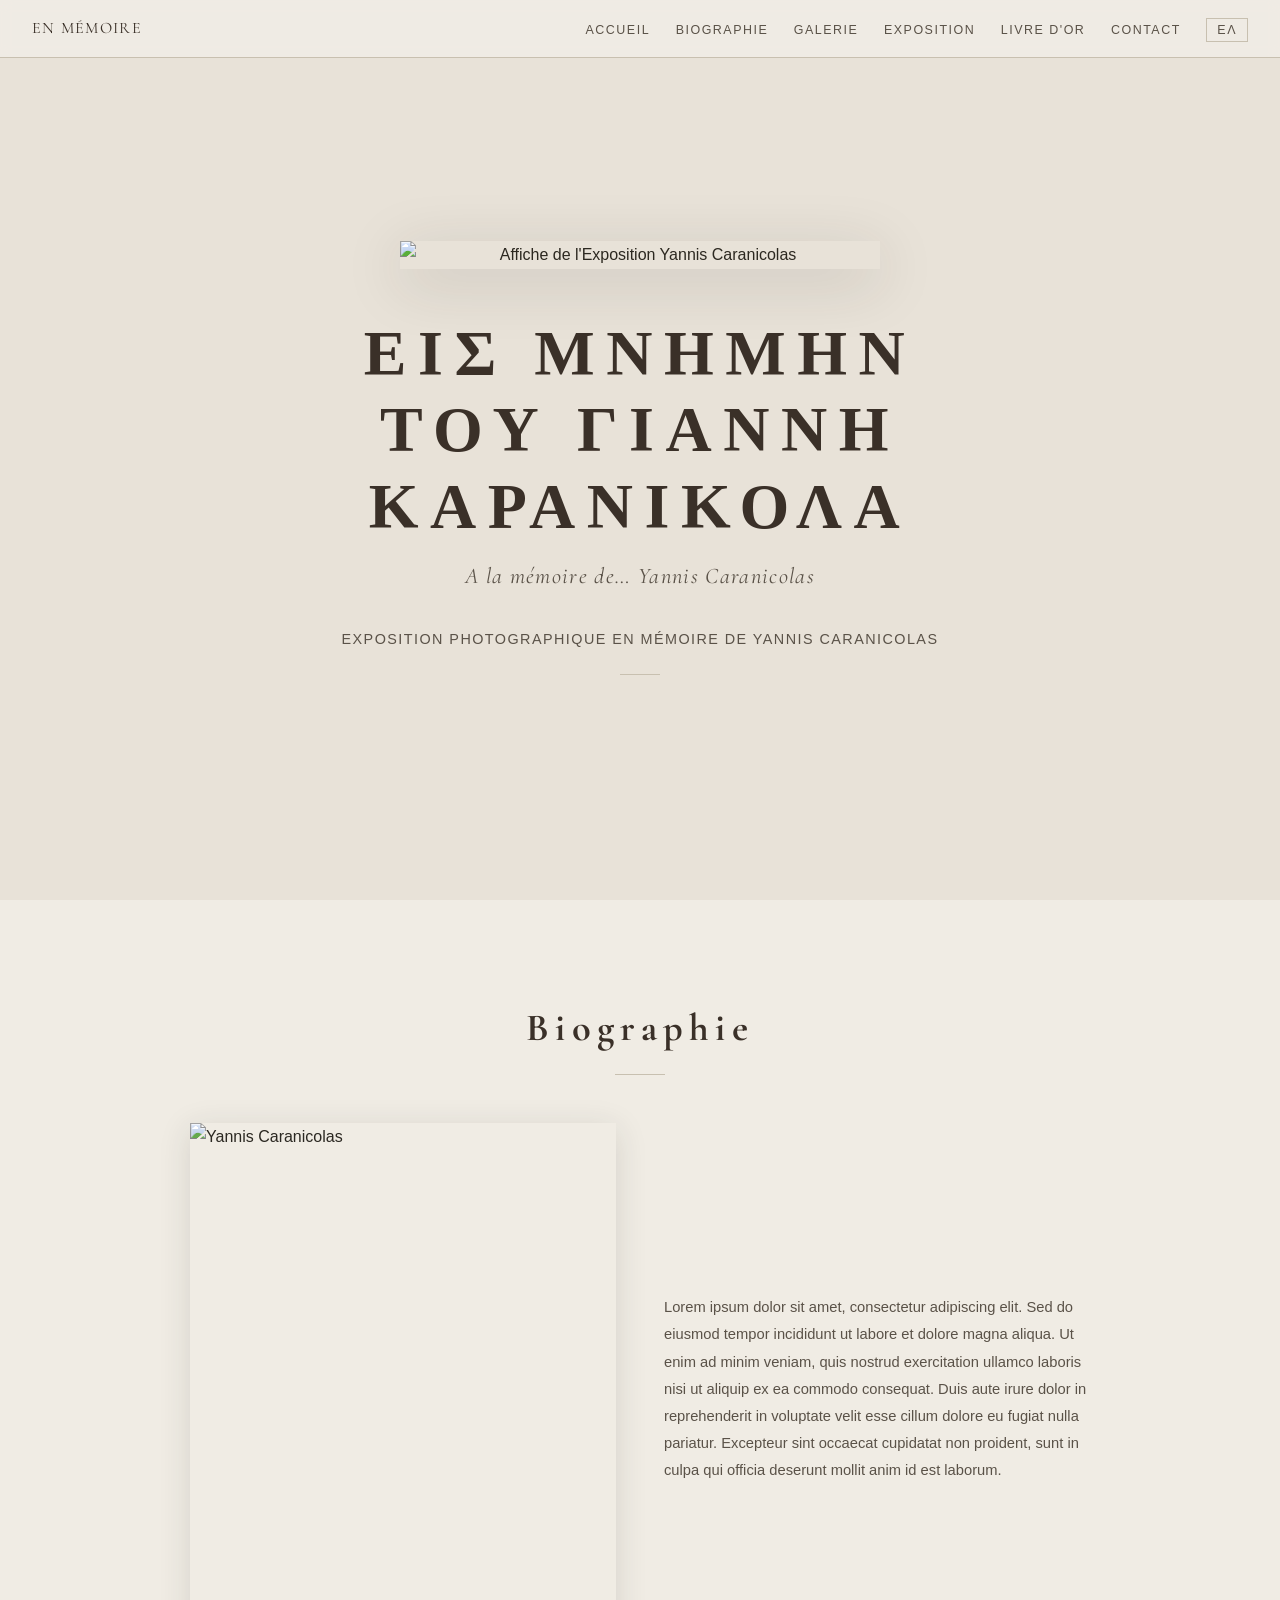
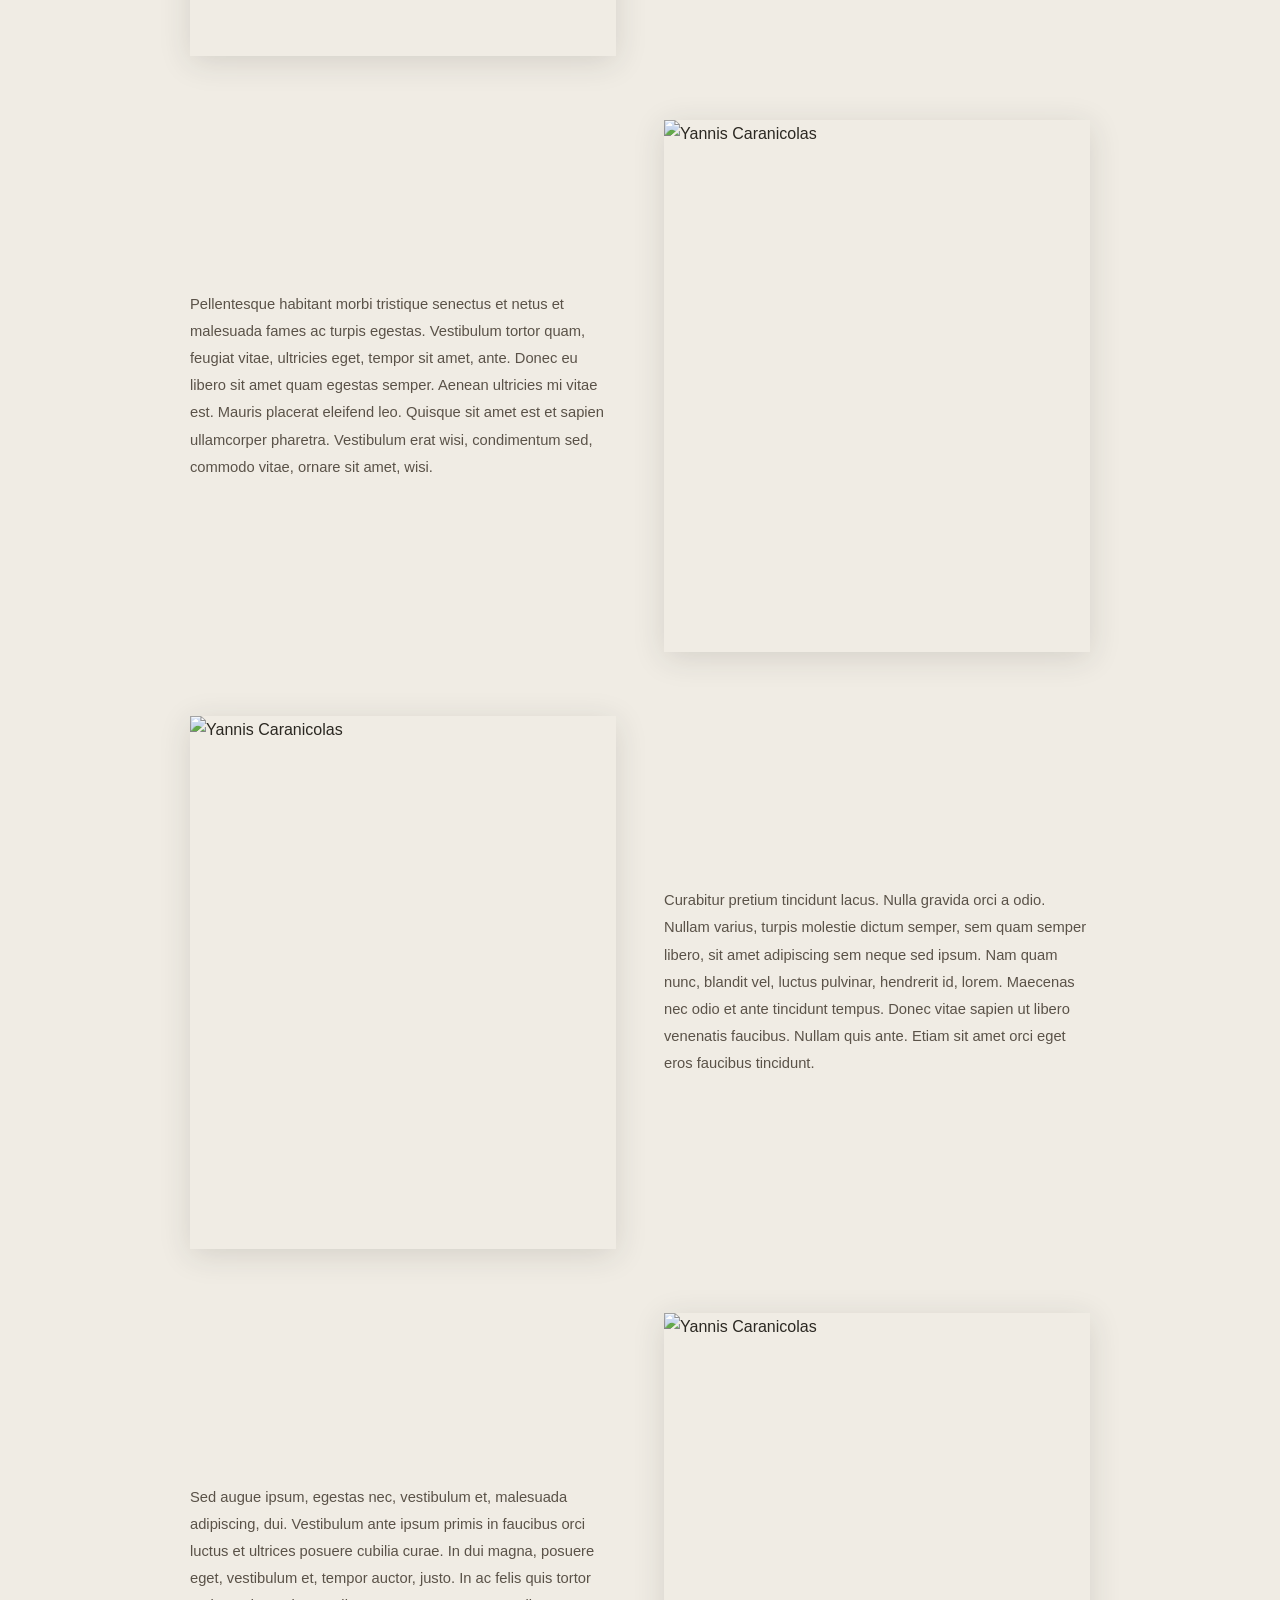
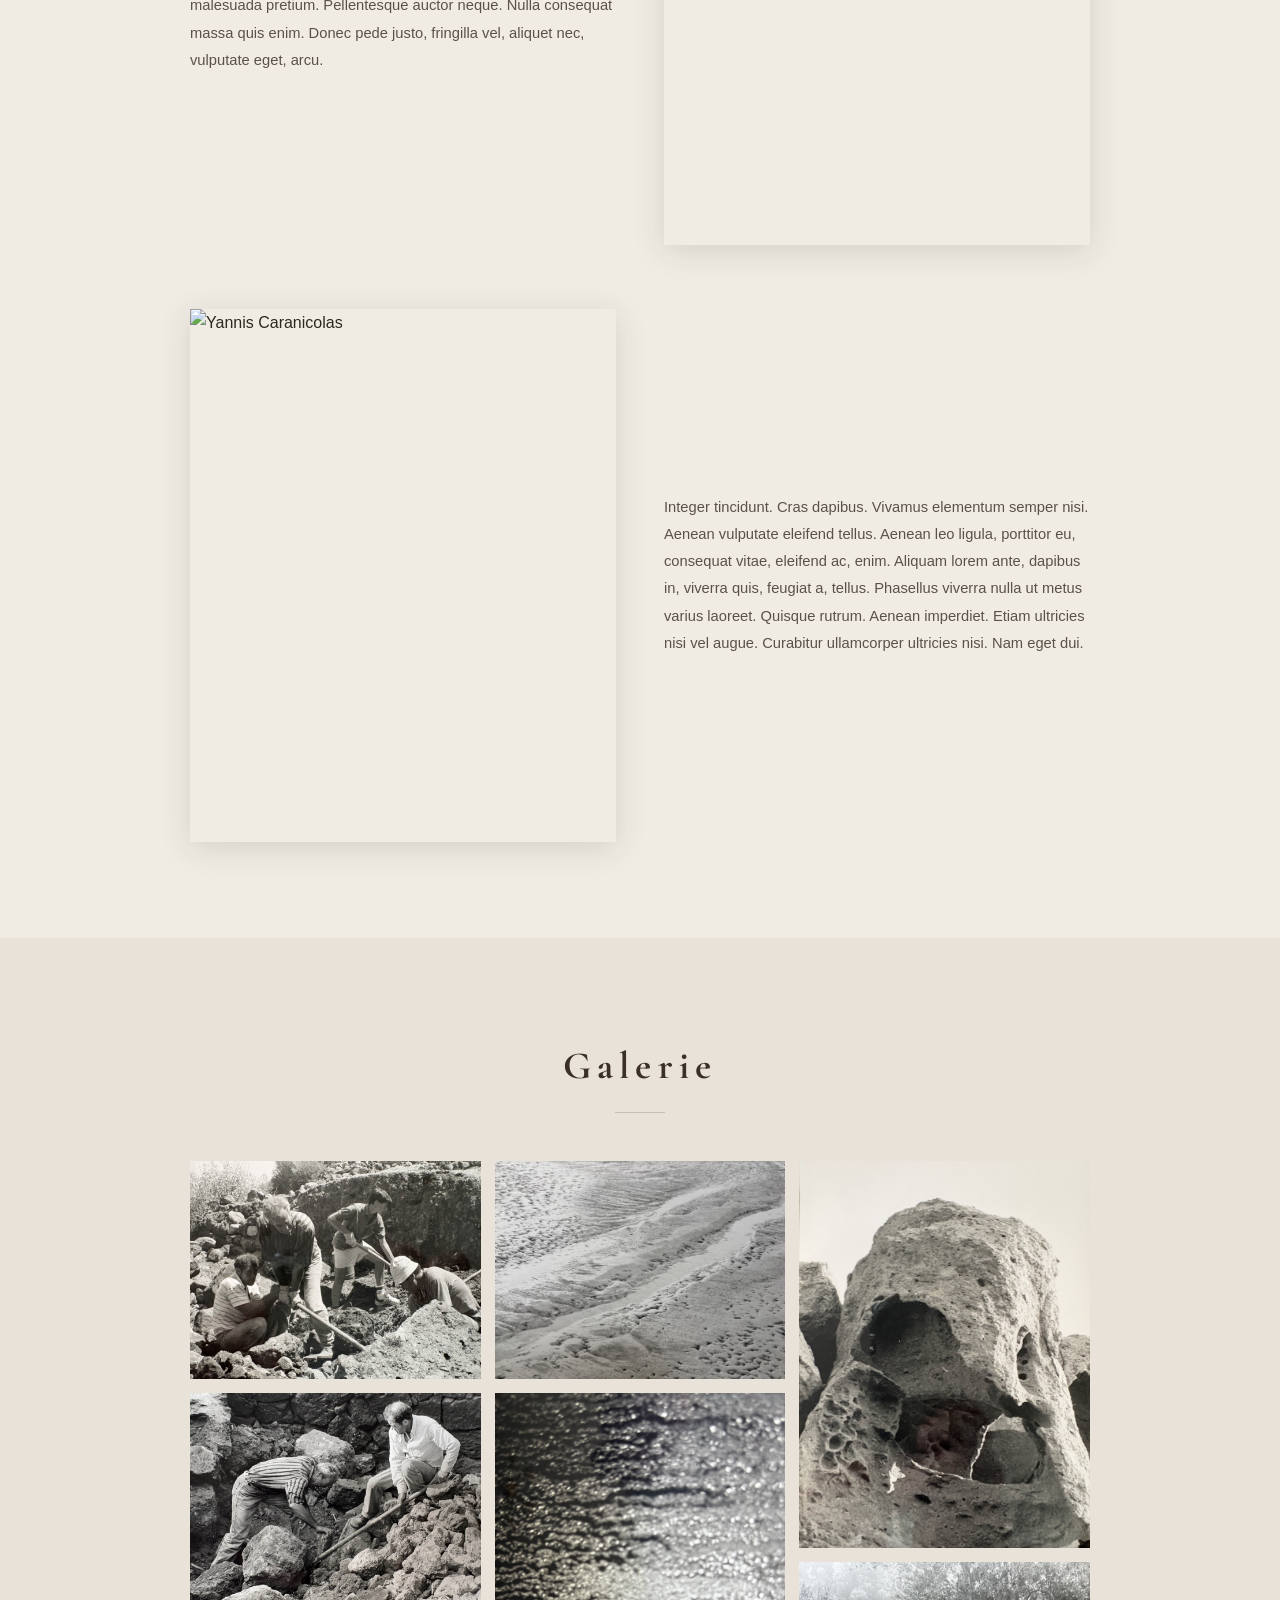
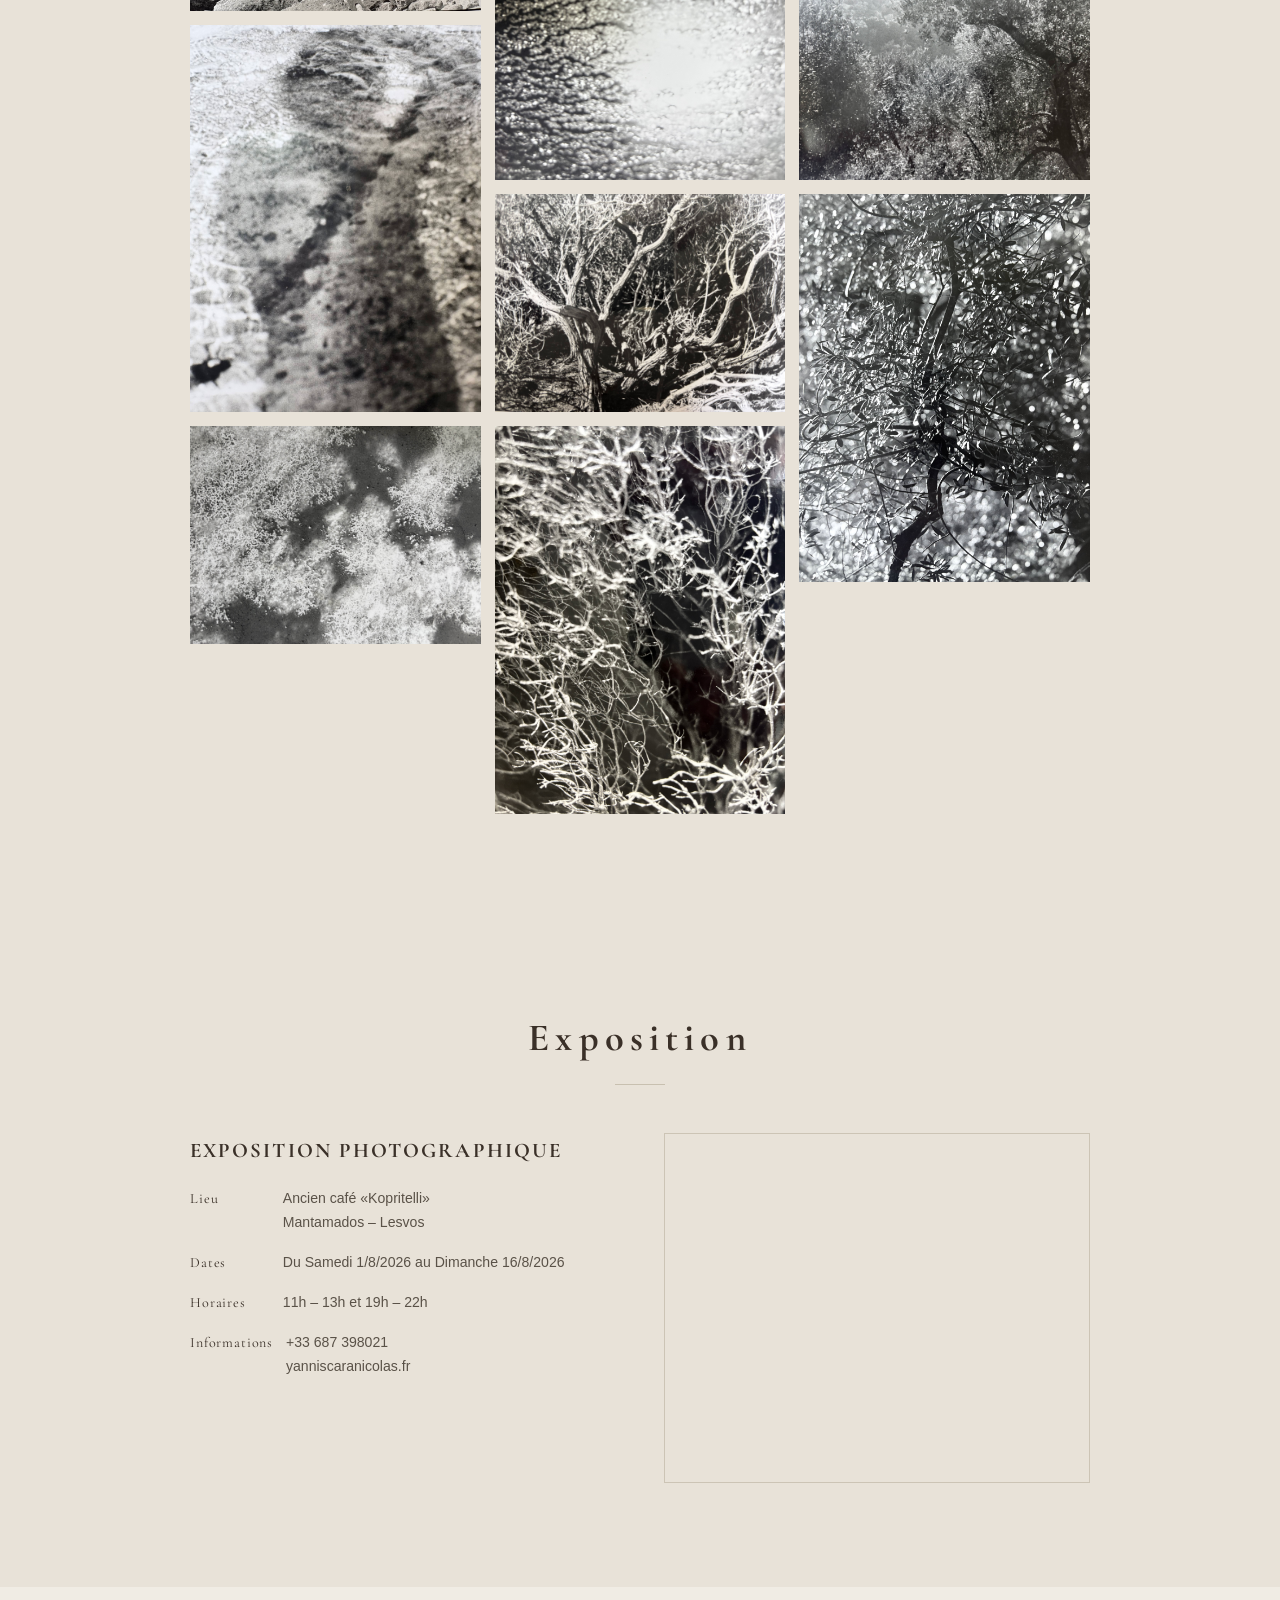
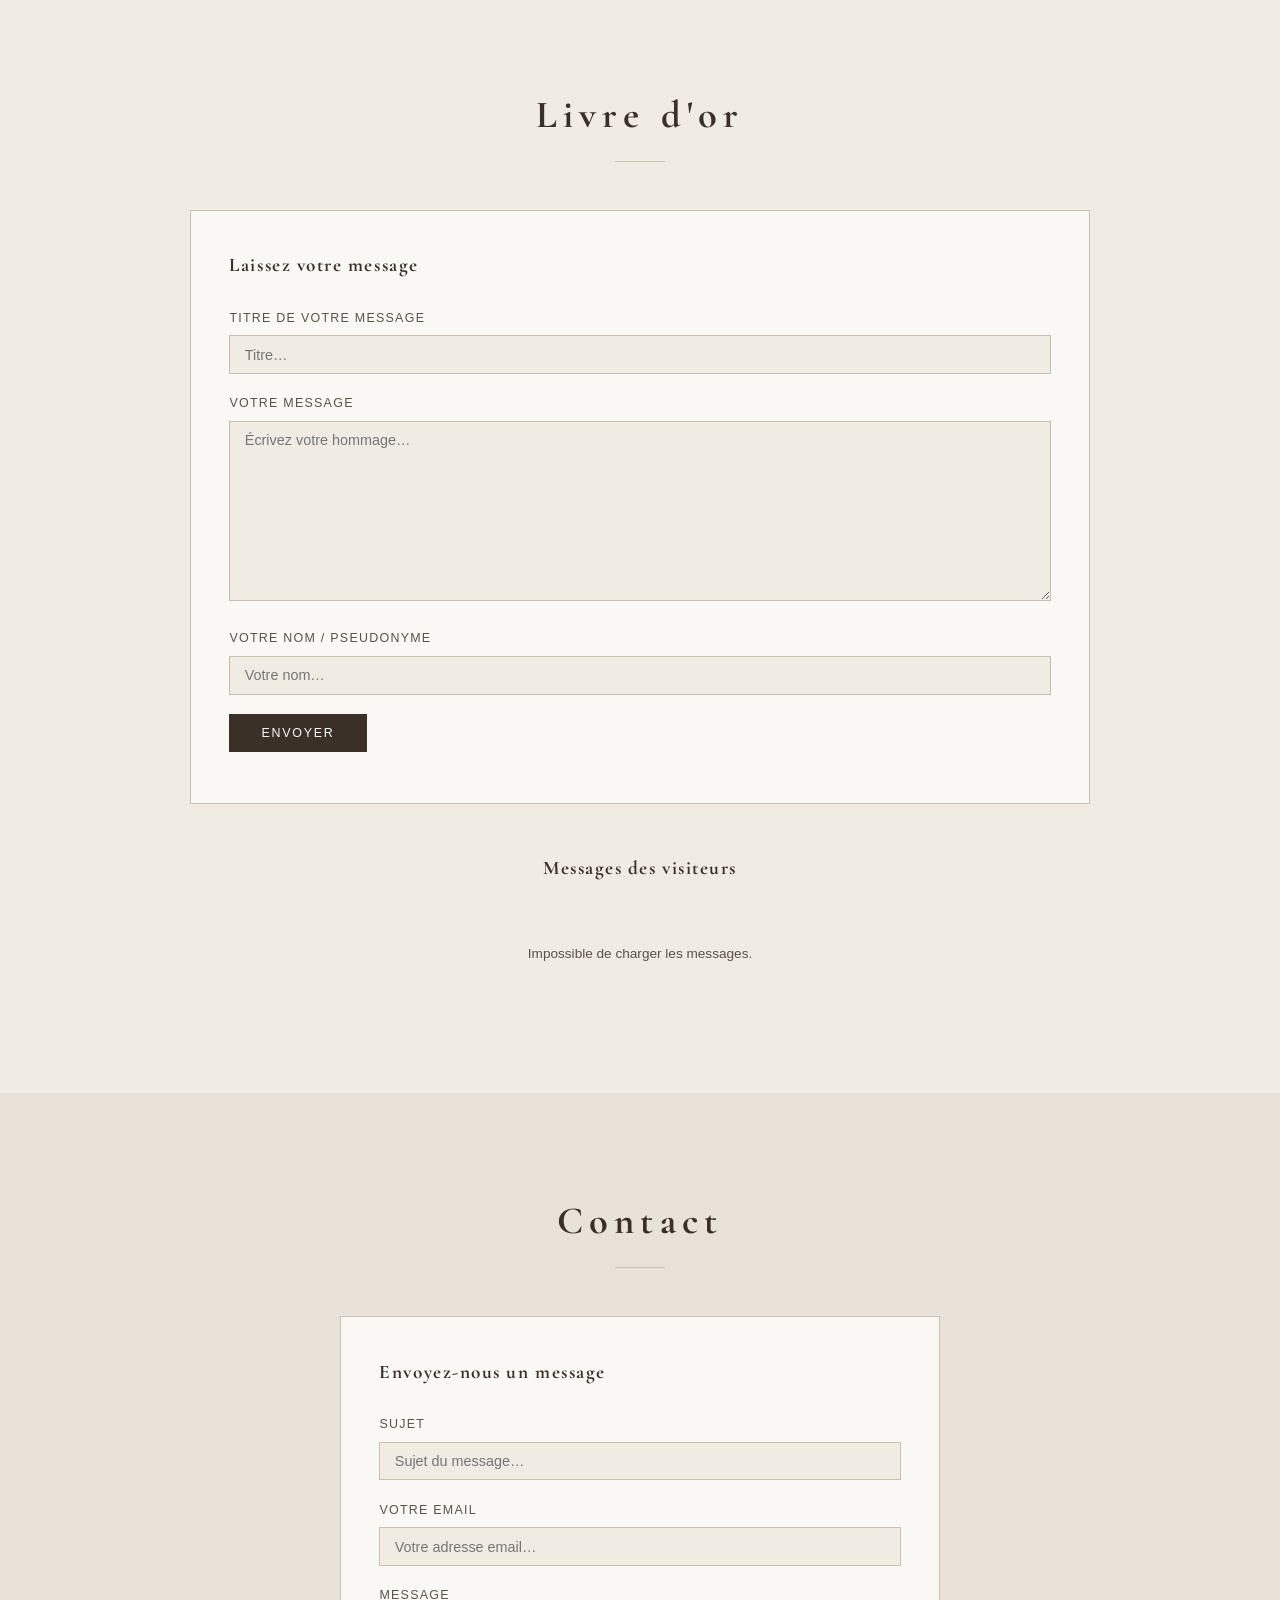
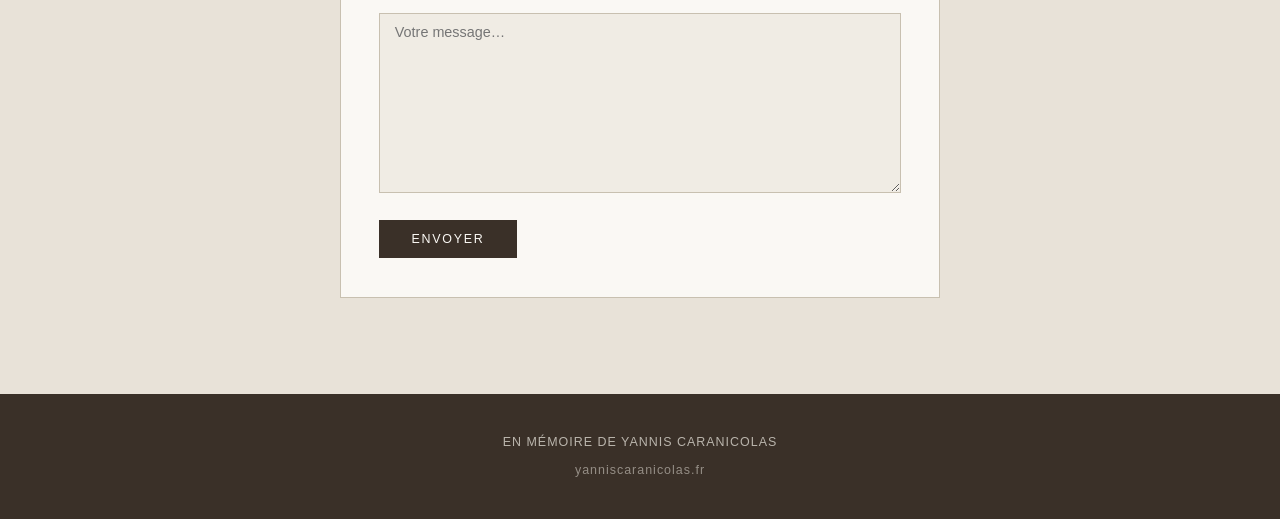
==== fr.html @ e43a6441 "Update fr.html" ====
<!DOCTYPE html>
<html lang="fr">
<head>
  <meta charset="UTF-8" />
  <meta name="viewport" content="width=device-width, initial-scale=1.0" />
  <title>En Mémoire de Yannis Caranicolas</title>
  <link rel="icon" type="image/jpeg" href="images/favicon.jpg" />
  <link href="https://fonts.googleapis.com/css2?family=IM+Fell+English:ital@0;1&family=Cormorant+Garamond:ital,wght@0,300;0,400;0,500;1,300;1,400&display=swap" rel="stylesheet" />
  <style>
    /* ─── CSS VARIABLES ─────────────────────────────────────────── */
    :root {
      --bg:        #f0ece4;
      --bg-card:   #e8e2d8;
      --text:      #2c2820;
      --text-soft: #5a5248;
      --accent:    #3a3028;
      --border:    #c8c0b0;
      --white:     #faf8f4;
      --font-title: 'IM Fell English', 'Cormorant Garamond', Georgia, serif;
      --font-body:  Arial, Helvetica, sans-serif;
    }

    /* ─── RESET & BASE ──────────────────────────────────────────── */
    *, *::before, *::after { box-sizing: border-box; margin: 0; padding: 0; }
    html { scroll-behavior: smooth; }
    body {
      background-color: var(--bg);
      color: var(--text);
      font-family: var(--font-body);
      font-size: 16px;
      line-height: 1.7;
    }
    img { display: block; max-width: 100%; }
    a { color: inherit; text-decoration: none; }

    /* ─── NAVIGATION ────────────────────────────────────────────── */
    nav {
      position: fixed; top: 0; left: 0; right: 0; z-index: 1000;
      background: rgba(240, 236, 228, 0.96);
      backdrop-filter: blur(6px);
      border-bottom: 1px solid var(--border);
      padding: 0 2rem;
      height: 58px;
      display: flex; align-items: center; justify-content: space-between;
    }
    .nav-logo {
      font-family: var(--font-title);
      font-size: 1rem;
      letter-spacing: 0.08em;
      color: var(--accent);
      white-space: nowrap;
    }
    .nav-links {
      display: flex; align-items: center; gap: 1.6rem;
      list-style: none;
    }
    .nav-links a {
      font-family: var(--font-body);
      font-size: 0.78rem;
      letter-spacing: 0.12em;
      text-transform: uppercase;
      color: var(--text-soft);
      transition: color 0.2s;
    }
    .nav-links a:hover { color: var(--accent); }
    .lang-switch {
      font-family: var(--font-body);
      font-size: 0.72rem;
      letter-spacing: 0.14em;
      text-transform: uppercase;
      border: 1px solid var(--border);
      padding: 4px 10px;
      color: var(--text-soft);
      transition: all 0.2s;
    }
    .lang-switch:hover { background: var(--accent); color: var(--white); border-color: var(--accent); }
    .hamburger { display: none; flex-direction: column; gap: 5px; cursor: pointer; padding: 4px; }
    .hamburger span { display: block; width: 22px; height: 1.5px; background: var(--text); transition: all 0.3s; }

    /* ─── HERO ──────────────────────────────────────────────────── */
    #accueil {
      min-height: 100vh;
      display: flex; flex-direction: column; align-items: center; justify-content: center;
      text-align: center;
      padding: 80px 2rem 4rem;
      position: relative;
      overflow: hidden;
    }
    .hero-poster {
      width: min(480px, 88vw);
      margin: 0 auto 3rem;
      box-shadow: 0 12px 60px rgba(44,40,32,0.18);
      opacity: 0;
      transform: translateY(24px);
      animation: fadeUp 1.2s ease forwards 0.3s;
    }
    .hero-poster img { width: 100%; }
    .hero-title {
      font-family: var(--font-title);
      font-size: clamp(2.2rem, 6vw, 4rem);
      letter-spacing: 0.18em;
      line-height: 1.2;
      color: var(--accent);
      opacity: 0;
      animation: fadeUp 1s ease forwards 0.7s;
    }
    .hero-subtitle {
      font-family: var(--font-title);
      font-style: italic;
      font-size: clamp(1rem, 2.5vw, 1.4rem);
      color: var(--text-soft);
      margin-top: 0.6rem;
      letter-spacing: 0.06em;
      opacity: 0;
      animation: fadeUp 1s ease forwards 1s;
    }
    .hero-tagline {
      font-family: var(--font-body);
      font-size: 0.9rem;
      letter-spacing: 0.1em;
      color: var(--text-soft);
      margin-top: 2rem;
      text-transform: uppercase;
      opacity: 0;
      animation: fadeUp 1s ease forwards 1.3s;
    }
    .hero-divider {
      width: 40px; height: 1px; background: var(--border);
      margin: 1.4rem auto 0;
      opacity: 0;
      animation: fadeUp 1s ease forwards 1.5s;
    }
    @keyframes fadeUp {
      to { opacity: 1; transform: translateY(0); }
    }

    /* ─── SECTION BASE ──────────────────────────────────────────── */
    section { padding: 6rem 2rem; }
    .section-inner { max-width: 900px; margin: 0 auto; }
    .section-title {
      font-family: var(--font-title);
      font-size: clamp(1.6rem, 4vw, 2.4rem);
      letter-spacing: 0.16em;
      color: var(--accent);
      text-align: center;
      margin-bottom: 0.5rem;
    }
    .section-rule {
      width: 50px; height: 1px; background: var(--border);
      margin: 0.8rem auto 3rem;
    }
    section:nth-child(even) { background: var(--bg-card); }

    /* ─── BIOGRAPHY ─────────────────────────────────────────────── */
    .bio-block {
      display: grid;
      grid-template-columns: 1fr 1fr;
      gap: 3rem;
      align-items: center;
      margin-bottom: 4rem;
    }
    .bio-block:last-child { margin-bottom: 0; }
    .bio-block.reverse { direction: rtl; }
    .bio-block.reverse > * { direction: ltr; }
    .bio-photo img {
      width: 100%;
      aspect-ratio: 4/5;
      object-fit: cover;
      filter: grayscale(20%);
      box-shadow: 0 6px 30px rgba(44,40,32,0.14);
    }
    .bio-text {
      font-size: 0.92rem;
      color: var(--text-soft);
      line-height: 1.85;
    }

    /* ─── GALLERY ───────────────────────────────────────────────── */
    .masonry {
      columns: 3;
      column-gap: 14px;
    }
    .masonry-item {
      break-inside: avoid;
      margin-bottom: 14px;
      cursor: pointer;
      overflow: hidden;
    }
    .masonry-item img {
      width: 100%;
      display: block;
      transition: transform 0.4s ease, filter 0.4s ease;
      filter: grayscale(10%);
    }
    .masonry-item:hover img { transform: scale(1.03); filter: grayscale(0%); }

    /* lightbox */
    .lightbox {
      display: none;
      position: fixed; inset: 0; z-index: 2000;
      background: rgba(30,26,20,0.92);
      align-items: center; justify-content: center;
      padding: 2rem;
    }
    .lightbox.open { display: flex; }
    .lightbox img {
      max-width: 90vw; max-height: 88vh;
      object-fit: contain;
      box-shadow: 0 0 60px rgba(0,0,0,0.5);
    }
    .lightbox-close {
      position: fixed; top: 1.2rem; right: 1.4rem;
      font-size: 2rem; color: #e0d8cc; cursor: pointer;
      line-height: 1; background: none; border: none;
    }
    .lightbox-prev, .lightbox-next {
      position: fixed; top: 50%; transform: translateY(-50%);
      font-size: 2rem; color: #e0d8cc; cursor: pointer;
      background: none; border: none; padding: 0 1rem;
    }
    .lightbox-prev { left: 0.5rem; }
    .lightbox-next { right: 0.5rem; }

    /* ─── EXPOSITION ────────────────────────────────────────────── */
    .expo-grid {
      display: grid;
      grid-template-columns: 1fr 1fr;
      gap: 3rem;
      align-items: start;
    }
    .expo-info h3 {
      font-family: var(--font-title);
      font-size: 1.3rem;
      letter-spacing: 0.1em;
      color: var(--accent);
      margin-bottom: 1.2rem;
    }
    .expo-detail {
      display: flex; gap: 0.8rem;
      margin-bottom: 1rem;
      font-size: 0.88rem;
      color: var(--text-soft);
      align-items: flex-start;
    }
    .expo-detail .label {
      font-family: var(--font-title);
      letter-spacing: 0.06em;
      color: var(--accent);
      min-width: 80px;
      flex-shrink: 0;
    }
    .expo-map iframe {
      width: 100%; height: 350px;
      border: 1px solid var(--border);
      filter: grayscale(30%) sepia(10%);
    }

    /* ─── LIVRE D'OR ─────────────────────────────────────────────── */
    .guestbook-form {
      background: var(--white);
      border: 1px solid var(--border);
      padding: 2.4rem;
      margin-bottom: 3rem;
    }
    .guestbook-form h3 {
      font-family: var(--font-title);
      font-size: 1.2rem;
      letter-spacing: 0.08em;
      color: var(--accent);
      margin-bottom: 1.6rem;
    }
    .form-group { margin-bottom: 1.2rem; }
    .form-group label {
      display: block;
      font-size: 0.78rem;
      letter-spacing: 0.1em;
      text-transform: uppercase;
      color: var(--text-soft);
      margin-bottom: 0.4rem;
    }
    .form-group input,
    .form-group textarea {
      width: 100%;
      background: var(--bg);
      border: 1px solid var(--border);
      padding: 0.65rem 0.9rem;
      font-family: var(--font-body);
      font-size: 0.9rem;
      color: var(--text);
      outline: none;
      transition: border-color 0.2s;
      resize: vertical;
    }
    .form-group input:focus,
    .form-group textarea:focus { border-color: var(--accent); }
    .form-group textarea { min-height: 180px; max-height: 1120px; }
    .btn {
      font-family: var(--font-body);
      font-size: 0.78rem;
      letter-spacing: 0.14em;
      text-transform: uppercase;
      background: var(--accent);
      color: var(--white);
      border: none;
      padding: 0.75rem 2rem;
      cursor: pointer;
      transition: background 0.2s;
    }
    .btn:hover { background: var(--text); }
    .form-notice {
      font-size: 0.78rem;
      color: var(--text-soft);
      margin-top: 0.8rem;
    }

    /* Elegant guestbook display */
    .guestbook-entries h3 {
      font-family: var(--font-title);
      font-size: 1.2rem;
      letter-spacing: 0.08em;
      color: var(--accent);
      margin-bottom: 1.6rem;
      text-align: center;
    }
    .entries-container {
      display: flex; flex-direction: column; gap: 1.4rem;
    }
    .entry-card {
      background: var(--white);
      border-left: 3px solid var(--border);
      padding: 1.4rem 1.6rem;
    }
    .entry-card .entry-title {
      font-family: var(--font-title);
      font-size: 1rem;
      letter-spacing: 0.06em;
      color: var(--accent);
      margin-bottom: 0.5rem;
    }
    .entry-card .entry-body {
      font-size: 0.88rem;
      color: var(--text-soft);
      line-height: 1.75;
      margin-bottom: 0.8rem;
    }
    .entry-card .entry-author {
      font-size: 0.75rem;
      letter-spacing: 0.1em;
      text-transform: uppercase;
      color: var(--border);
    }
    #entries-loading {
      text-align: center;
      font-size: 0.85rem;
      color: var(--text-soft);
      padding: 2rem 0;
    }

    /* ─── CONTACT ───────────────────────────────────────────────── */
    .contact-form {
      background: var(--white);
      border: 1px solid var(--border);
      padding: 2.4rem;
      max-width: 600px;
      margin: 0 auto;
    }
    .contact-form h3 {
      font-family: var(--font-title);
      font-size: 1.2rem;
      letter-spacing: 0.08em;
      color: var(--accent);
      margin-bottom: 1.6rem;
    }
    #contact-success {
      display: none;
      background: var(--bg-card);
      border: 1px solid var(--border);
      padding: 1rem 1.4rem;
      font-size: 0.88rem;
      color: var(--text-soft);
      margin-top: 1rem;
      text-align: center;
    }

    /* ─── FOOTER ─────────────────────────────────────────────────── */
    footer {
      background: var(--accent);
      color: rgba(240,236,228,0.7);
      text-align: center;
      padding: 2.4rem 2rem;
      font-size: 0.78rem;
      letter-spacing: 0.08em;
    }
    footer span { color: rgba(240,236,228,0.5); }

    /* ─── RESPONSIVE ─────────────────────────────────────────────── */
    @media (max-width: 820px) {
      .nav-links { display: none; flex-direction: column; position: fixed; top: 58px; left: 0; right: 0; background: var(--bg); border-bottom: 1px solid var(--border); padding: 1.4rem 2rem; gap: 1rem; }
      .nav-links.open { display: flex; }
      .hamburger { display: flex; }
      .bio-block { grid-template-columns: 1fr; }
      .bio-block.reverse { direction: ltr; }
      .expo-grid { grid-template-columns: 1fr; }
      .masonry { columns: 2; }
    }
    @media (max-width: 480px) {
      .masonry { columns: 1; }
      nav { padding: 0 1rem; }
    }
  </style>
</head>
<body>

<!-- ─── NAVIGATION ─── -->
<nav>
  <div class="nav-logo">EN MÉMOIRE</div>
  <ul class="nav-links" id="navLinks">
    <li><a href="#accueil">Accueil</a></li>
    <li><a href="#biographie">Biographie</a></li>
    <li><a href="#galerie">Galerie</a></li>
    <li><a href="#exposition">Exposition</a></li>
    <li><a href="#livre-dor">Livre d'or</a></li>
    <li><a href="#contact">Contact</a></li>
    <li><a class="lang-switch" href="index.html">ΕΛ</a></li>
  </ul>
  <div class="hamburger" id="hamburger" onclick="toggleMenu()">
    <span></span><span></span><span></span>
  </div>
</nav>

<!-- ─── HERO ─── -->
<section id="accueil">
  <div class="section-inner" style="text-align:center;">
    <div class="hero-poster">
      <img src="images/affiche.jpg" alt="Affiche de l'Exposition Yannis Caranicolas" />
    </div>
    <h1 class="hero-title">ΕΙΣ ΜΝΗΜΗΝ<br>ΤΟΥ ΓΙΑΝΝΗ ΚΑΡΑΝΙΚΟΛΑ</h1>
    <p class="hero-subtitle">A la mémoire de… Yannis Caranicolas</p>
    <p class="hero-tagline">Exposition photographique en mémoire de Yannis Caranicolas</p>
    <div class="hero-divider"></div>
  </div>
</section>

<!-- ─── BIOGRAPHIE ─── -->
<section id="biographie">
  <div class="section-inner">
    <h2 class="section-title">Biographie</h2>
    <div class="section-rule"></div>

    <!-- Block 1 -->
    <div class="bio-block">
      <div class="bio-photo">
        <img src="images/yannis1.jpg" alt="Yannis Caranicolas" />
      </div>
      <div class="bio-text">
        <p>Lorem ipsum dolor sit amet, consectetur adipiscing elit. Sed do eiusmod tempor incididunt ut labore et dolore magna aliqua. Ut enim ad minim veniam, quis nostrud exercitation ullamco laboris nisi ut aliquip ex ea commodo consequat. Duis aute irure dolor in reprehenderit in voluptate velit esse cillum dolore eu fugiat nulla pariatur. Excepteur sint occaecat cupidatat non proident, sunt in culpa qui officia deserunt mollit anim id est laborum.</p>
      </div>
    </div>

    <!-- Block 2 -->
    <div class="bio-block reverse">
      <div class="bio-photo">
        <img src="images/yannis2.jpg" alt="Yannis Caranicolas" />
      </div>
      <div class="bio-text">
        <p>Pellentesque habitant morbi tristique senectus et netus et malesuada fames ac turpis egestas. Vestibulum tortor quam, feugiat vitae, ultricies eget, tempor sit amet, ante. Donec eu libero sit amet quam egestas semper. Aenean ultricies mi vitae est. Mauris placerat eleifend leo. Quisque sit amet est et sapien ullamcorper pharetra. Vestibulum erat wisi, condimentum sed, commodo vitae, ornare sit amet, wisi.</p>
      </div>
    </div>

    <!-- Block 3 -->
    <div class="bio-block">
      <div class="bio-photo">
        <img src="images/yannis3.jpg" alt="Yannis Caranicolas" />
      </div>
      <div class="bio-text">
        <p>Curabitur pretium tincidunt lacus. Nulla gravida orci a odio. Nullam varius, turpis molestie dictum semper, sem quam semper libero, sit amet adipiscing sem neque sed ipsum. Nam quam nunc, blandit vel, luctus pulvinar, hendrerit id, lorem. Maecenas nec odio et ante tincidunt tempus. Donec vitae sapien ut libero venenatis faucibus. Nullam quis ante. Etiam sit amet orci eget eros faucibus tincidunt.</p>
      </div>
    </div>

    <!-- Block 4 -->
    <div class="bio-block reverse">
      <div class="bio-photo">
        <img src="images/yannis4.jpg" alt="Yannis Caranicolas" />
      </div>
      <div class="bio-text">
        <p>Sed augue ipsum, egestas nec, vestibulum et, malesuada adipiscing, dui. Vestibulum ante ipsum primis in faucibus orci luctus et ultrices posuere cubilia curae. In dui magna, posuere eget, vestibulum et, tempor auctor, justo. In ac felis quis tortor malesuada pretium. Pellentesque auctor neque. Nulla consequat massa quis enim. Donec pede justo, fringilla vel, aliquet nec, vulputate eget, arcu.</p>
      </div>
    </div>

    <!-- Block 5 -->
    <div class="bio-block">
      <div class="bio-photo">
        <img src="images/yannis5.jpg" alt="Yannis Caranicolas" />
      </div>
      <div class="bio-text">
        <p>Integer tincidunt. Cras dapibus. Vivamus elementum semper nisi. Aenean vulputate eleifend tellus. Aenean leo ligula, porttitor eu, consequat vitae, eleifend ac, enim. Aliquam lorem ante, dapibus in, viverra quis, feugiat a, tellus. Phasellus viverra nulla ut metus varius laoreet. Quisque rutrum. Aenean imperdiet. Etiam ultricies nisi vel augue. Curabitur ullamcorper ultricies nisi. Nam eget dui.</p>
      </div>
    </div>

  </div>
</section>

<!-- ─── GALLERY ─── -->
<section id="galerie">
  <div class="section-inner">
    <h2 class="section-title">Galerie</h2>
    <div class="section-rule"></div>
    <div class="masonry" id="gallery">
      <div class="masonry-item" onclick="openLightbox(0)"><img src="images/photo1.jpg" alt="Photo 1" /></div>
      <div class="masonry-item" onclick="openLightbox(1)"><img src="images/photo2.jpg" alt="Photo 2" /></div>
      <div class="masonry-item" onclick="openLightbox(2)"><img src="images/photo3.jpg" alt="Photo 3" /></div>
      <div class="masonry-item" onclick="openLightbox(3)"><img src="images/photo4.jpg" alt="Photo 4" /></div>
      <div class="masonry-item" onclick="openLightbox(4)"><img src="images/photo5.jpg" alt="Photo 5" /></div>
      <div class="masonry-item" onclick="openLightbox(5)"><img src="images/photo6.jpg" alt="Photo 6" /></div>
      <div class="masonry-item" onclick="openLightbox(6)"><img src="images/photo7.jpg" alt="Photo 7" /></div>
      <div class="masonry-item" onclick="openLightbox(7)"><img src="images/photo8.jpg" alt="Photo 8" /></div>
      <div class="masonry-item" onclick="openLightbox(8)"><img src="images/photo9.jpg" alt="Photo 9" /></div>
      <div class="masonry-item" onclick="openLightbox(9)"><img src="images/photo10.jpg" alt="Photo 10" /></div>
      <div class="masonry-item" onclick="openLightbox(10)"><img src="images/photo11.jpg" alt="Photo 11" /></div>
    </div>
  </div>
</section>

<!-- Lightbox -->
<div class="lightbox" id="lightbox">
  <button class="lightbox-close" onclick="closeLightbox()">&#215;</button>
  <button class="lightbox-prev" onclick="shiftLightbox(-1)">&#8592;</button>
  <img id="lightbox-img" src="" alt="" />
  <button class="lightbox-next" onclick="shiftLightbox(1)">&#8594;</button>
</div>

<!-- ─── EXPOSITION ─── -->
<section id="exposition">
  <div class="section-inner">
    <h2 class="section-title">Exposition</h2>
    <div class="section-rule"></div>
    <div class="expo-grid">
      <div class="expo-info">
        <h3>EXPOSITION PHOTOGRAPHIQUE</h3>
        <div class="expo-detail">
          <span class="label">Lieu</span>
          <span>Ancien café «Kopritelli»<br>Mantamados – Lesvos</span>
        </div>
        <div class="expo-detail">
          <span class="label">Dates</span>
          <span>Du Samedi 1/8/2026 au Dimanche 16/8/2026</span>
        </div>
        <div class="expo-detail">
          <span class="label">Horaires</span>
          <span>11h – 13h et 19h – 22h</span>
        </div>
        <div class="expo-detail">
          <span class="label">Informations</span>
          <span>+33 687 398021<br>yanniscaranicolas.fr</span>
        </div>
      </div>
      <div class="expo-map">
        <iframe
          src="https://maps.google.com/maps?q=39.31059244805713,26.33576123523839&z=15&output=embed"
          allowfullscreen
          loading="lazy"
          title="Carte de l'exposition">
        </iframe>
      </div>
    </div>
  </div>
</section>

<!-- ─── LIVRE D'OR ─── -->
<section id="livre-dor">
  <div class="section-inner">
    <h2 class="section-title">Livre d'or</h2>
    <div class="section-rule"></div>

    <!-- Form -->
    <div class="guestbook-form">
      <h3>Laissez votre message</h3>
      <form id="guestbookForm" onsubmit="submitGuestbook(event)">
        <div class="form-group">
          <label>Titre de votre message</label>
          <input type="text" id="gb-title" name="entry.1242018161" placeholder="Titre…" required />
        </div>
        <div class="form-group">
          <label>Votre message</label>
          <textarea id="gb-message" name="entry.1380133318" placeholder="Écrivez votre hommage…" required></textarea>
        </div>
        <div class="form-group">
          <label>Votre Nom / Pseudonyme</label>
          <input type="text" id="gb-name" name="entry.2017289541" placeholder="Votre nom…" required />
        </div>
        <button type="submit" class="btn">Envoyer</button>
        <p class="form-notice" id="gb-notice"></p>
      </form>
    </div>

    <!-- Entries display -->
    <div class="guestbook-entries">
      <h3>Messages des visiteurs</h3>
      <div id="entries-loading">Chargement des messages…</div>
      <div class="entries-container" id="entries-container"></div>
    </div>
  </div>
</section>

<!-- ─── CONTACT ─── -->
<section id="contact">
  <div class="section-inner">
    <h2 class="section-title">Contact</h2>
    <div class="section-rule"></div>
    <div class="contact-form">
      <h3>Envoyez-nous un message</h3>
      <form id="contactForm" onsubmit="submitContact(event)">
        <input type="hidden" name="access_key" value="8e1ed833-5dc9-4ca9-8264-72c4b9e7bc71" />
        <input type="hidden" name="to" value="dimitri.syritellis@gmail.com" />
        <div class="form-group">
          <label>Sujet</label>
          <input type="text" name="subject" placeholder="Sujet du message…" required />
        </div>
        <div class="form-group">
          <label>Votre email</label>
          <input type="email" name="email" placeholder="Votre adresse email…" required />
        </div>
        <div class="form-group">
          <label>Message</label>
          <textarea name="message" rows="6" placeholder="Votre message…" required></textarea>
        </div>
        <button type="submit" class="btn">Envoyer</button>
        <div id="contact-success">Votre message a bien été envoyé. Merci.</div>
      </form>
    </div>
  </div>
</section>

<!-- ─── FOOTER ─── -->
<footer>
  <p>EN MÉMOIRE DE YANNIS CARANICOLAS</p>
  <p style="margin-top:0.4rem;"><span>yanniscaranicolas.fr</span></p>
</footer>

<!-- ─── SCRIPTS ─── -->
<script>
  /* --- Mobile menu --- */
  function toggleMenu() {
    document.getElementById('navLinks').classList.toggle('open');
  }
  document.querySelectorAll('.nav-links a').forEach(a => {
    a.addEventListener('click', () => document.getElementById('navLinks').classList.remove('open'));
  });

  /* --- Lightbox --- */
  const photos = [
    'images/photo1.jpg','images/photo2.jpg','images/photo3.jpg',
    'images/photo4.jpg','images/photo5.jpg','images/photo6.jpg',
    'images/photo7.jpg','images/photo8.jpg','images/photo9.jpg',
    'images/photo10.jpg','images/photo11.jpg'
  ];
  let currentPhoto = 0;

  function openLightbox(index) {
    currentPhoto = index;
    document.getElementById('lightbox-img').src = photos[index];
    document.getElementById('lightbox').classList.add('open');
    document.body.style.overflow = 'hidden';
  }
  function closeLightbox() {
    document.getElementById('lightbox').classList.remove('open');
    document.body.style.overflow = '';
  }
  function shiftLightbox(dir) {
    currentPhoto = (currentPhoto + dir + photos.length) % photos.length;
    document.getElementById('lightbox-img').src = photos[currentPhoto];
  }
  document.getElementById('lightbox').addEventListener('click', function(e) {
    if (e.target === this) closeLightbox();
  });
  document.addEventListener('keydown', function(e) {
    if (!document.getElementById('lightbox').classList.contains('open')) return;
    if (e.key === 'Escape') closeLightbox();
    if (e.key === 'ArrowLeft') shiftLightbox(-1);
    if (e.key === 'ArrowRight') shiftLightbox(1);
  });

  /* --- Guestbook submit (Google Forms silent post) --- */
  function submitGuestbook(e) {
    e.preventDefault();
    const FORM_URL = 'https://docs.google.com/forms/u/0/d/e/1FAIpQLScREqskCr9Wnc1fBtjUeUAq3dnwNhBeebTDhzw0Wyvm3O2xUg/formResponse';
    const data = new FormData();
    data.append('entry.1242018161', document.getElementById('gb-title').value);
    data.append('entry.1380133318', document.getElementById('gb-message').value);
    data.append('entry.2017289541', document.getElementById('gb-name').value);

    fetch(FORM_URL, { method: 'POST', body: data, mode: 'no-cors' })
      .then(() => {
        document.getElementById('gb-notice').textContent = 'Votre message a été soumis. Merci !';
        document.getElementById('guestbookForm').reset();
        setTimeout(loadEntries, 3000);
      })
      .catch(() => {
        document.getElementById('gb-notice').textContent = 'Votre message a été soumis. Merci !';
        document.getElementById('guestbookForm').reset();
      });
  }

  /* --- Load entries from Google Sheets (published CSV) --- */
  const SHEET_ID = '2PACX-1vSEj0FkAos95lSWmRc2yDkAoet1JOBH15Hek1MRK5bzXHizMh_Wv7MD5AJ6mf_SCRvTouEK5vt0o0sz';

  function loadEntries() {
    const url = `https://docs.google.com/spreadsheets/d/e/${SHEET_ID}/pub?output=csv`;
    fetch(url)
      .then(r => r.text())
      .then(csv => {
        const rows = parseCSV(csv);
        const container = document.getElementById('entries-container');
        document.getElementById('entries-loading').style.display = 'none';
        container.innerHTML = '';
        const entries = rows.slice(1).reverse();
        if (entries.length === 0) {
          container.innerHTML = '<p style="text-align:center;color:var(--text-soft);font-size:.85rem;">Aucun message pour le moment.</p>';
          return;
        }
        entries.forEach(row => {
          if (!row[0] && !row[1] && !row[2]) return;
          const card = document.createElement('div');
          card.className = 'entry-card';
          card.innerHTML = `
            <div class="entry-title">${escapeHtml(row[1] || '')}</div>
            <div class="entry-body">${escapeHtml(row[2] || '').replace(/\n/g,'<br>')}</div>
            <div class="entry-author">— ${escapeHtml(row[3] || 'Anonyme')}</div>
          `;
          container.appendChild(card);
        });
      })
      .catch(() => {
        document.getElementById('entries-loading').textContent = 'Impossible de charger les messages.';
      });
  }

  function parseCSV(text) {
    return text.split('\n').map(line => {
      const result = []; let cur = ''; let inQ = false;
      for (let i = 0; i < line.length; i++) {
        const c = line[i];
        if (c === '"') { inQ = !inQ; }
        else if (c === ',' && !inQ) { result.push(cur.trim()); cur = ''; }
        else { cur += c; }
      }
      result.push(cur.trim());
      return result;
    });
  }

  function escapeHtml(str) {
    return str.replace(/&/g,'&amp;').replace(/</g,'&lt;').replace(/>/g,'&gt;').replace(/"/g,'&quot;');
  }

  loadEntries();

  /* --- Contact form (Web3Forms) --- */
  function submitContact(e) {
    e.preventDefault();
    const form = document.getElementById('contactForm');
    const data = new FormData(form);
    fetch('https://api.web3forms.com/submit', { method: 'POST', body: data })
      .then(r => r.json())
      .then(res => {
        if (res.success) {
          document.getElementById('contact-success').style.display = 'block';
          form.reset();
        }
      })
      .catch(() => {
        document.getElementById('contact-success').textContent = "Erreur d'envoi. Veuillez réessayer.";
        document.getElementById('contact-success').style.display = 'block';
      });
  }
</script>
</body>
</html>
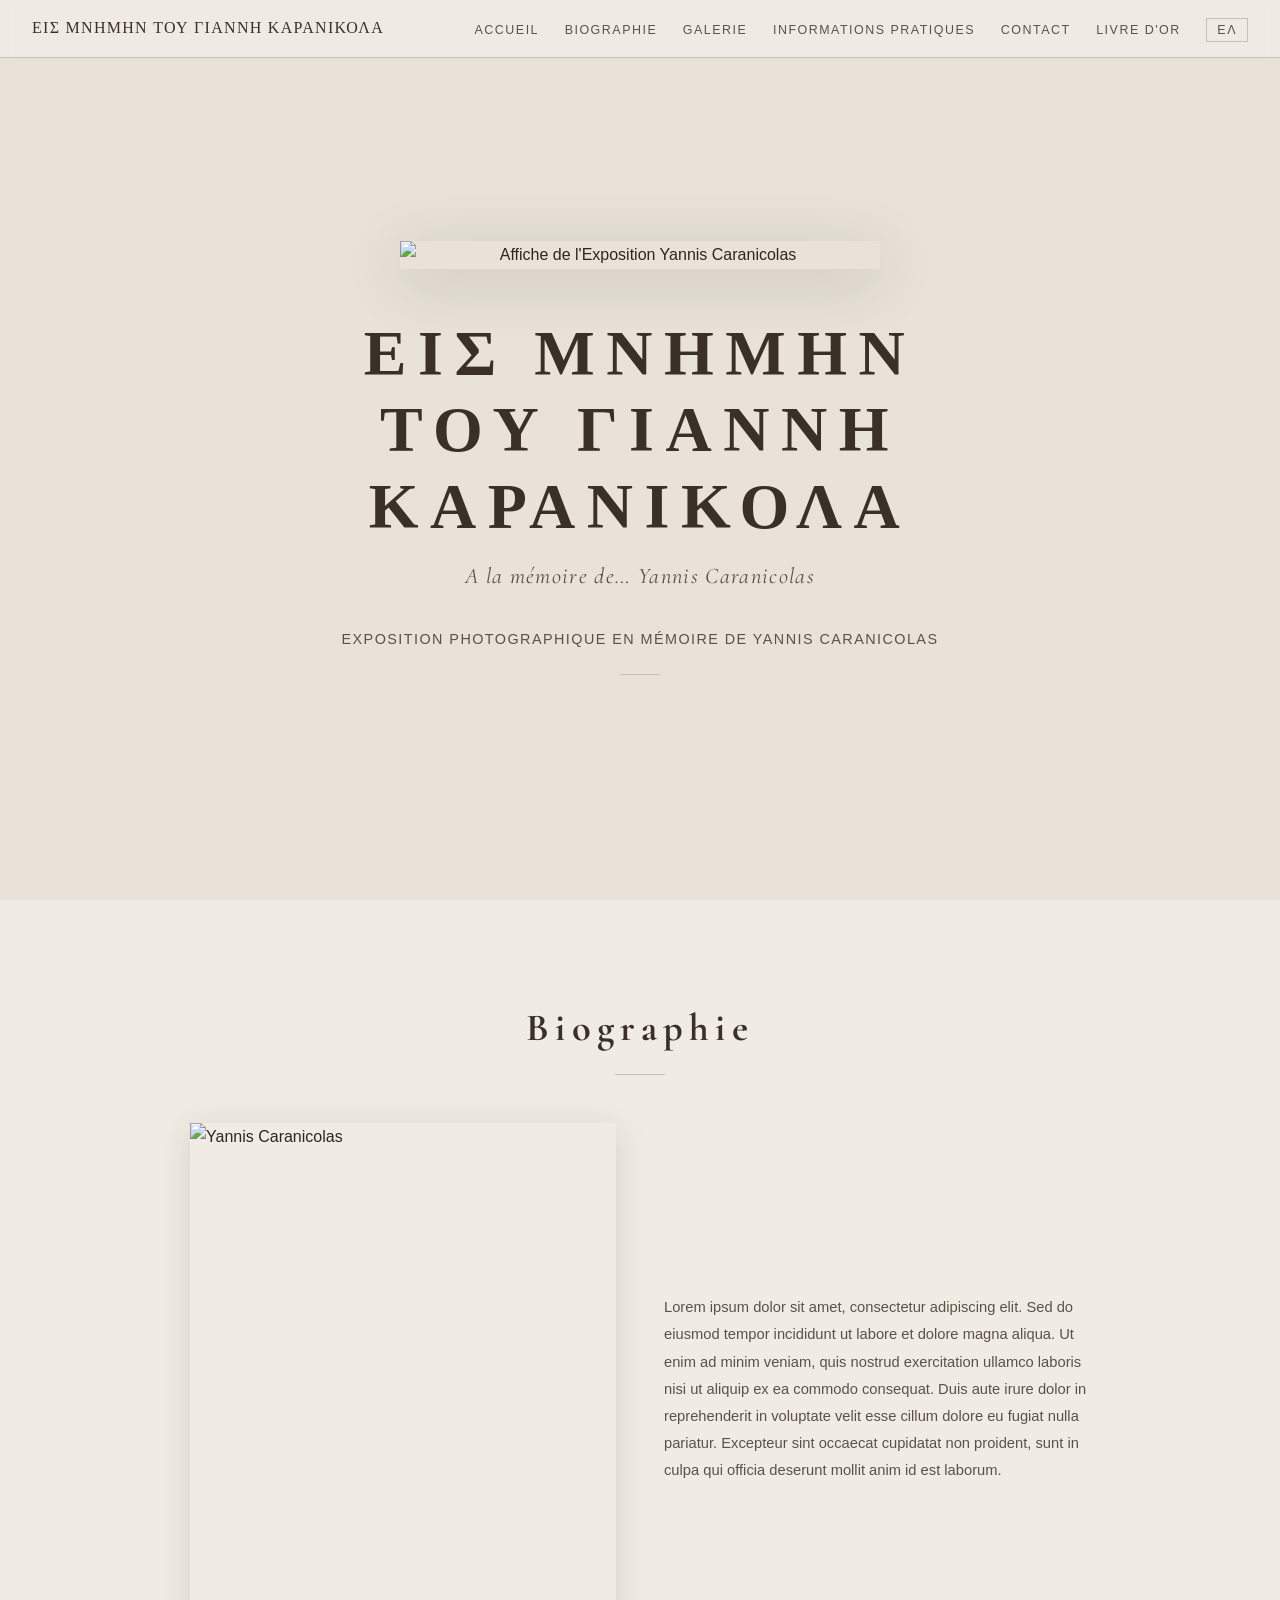
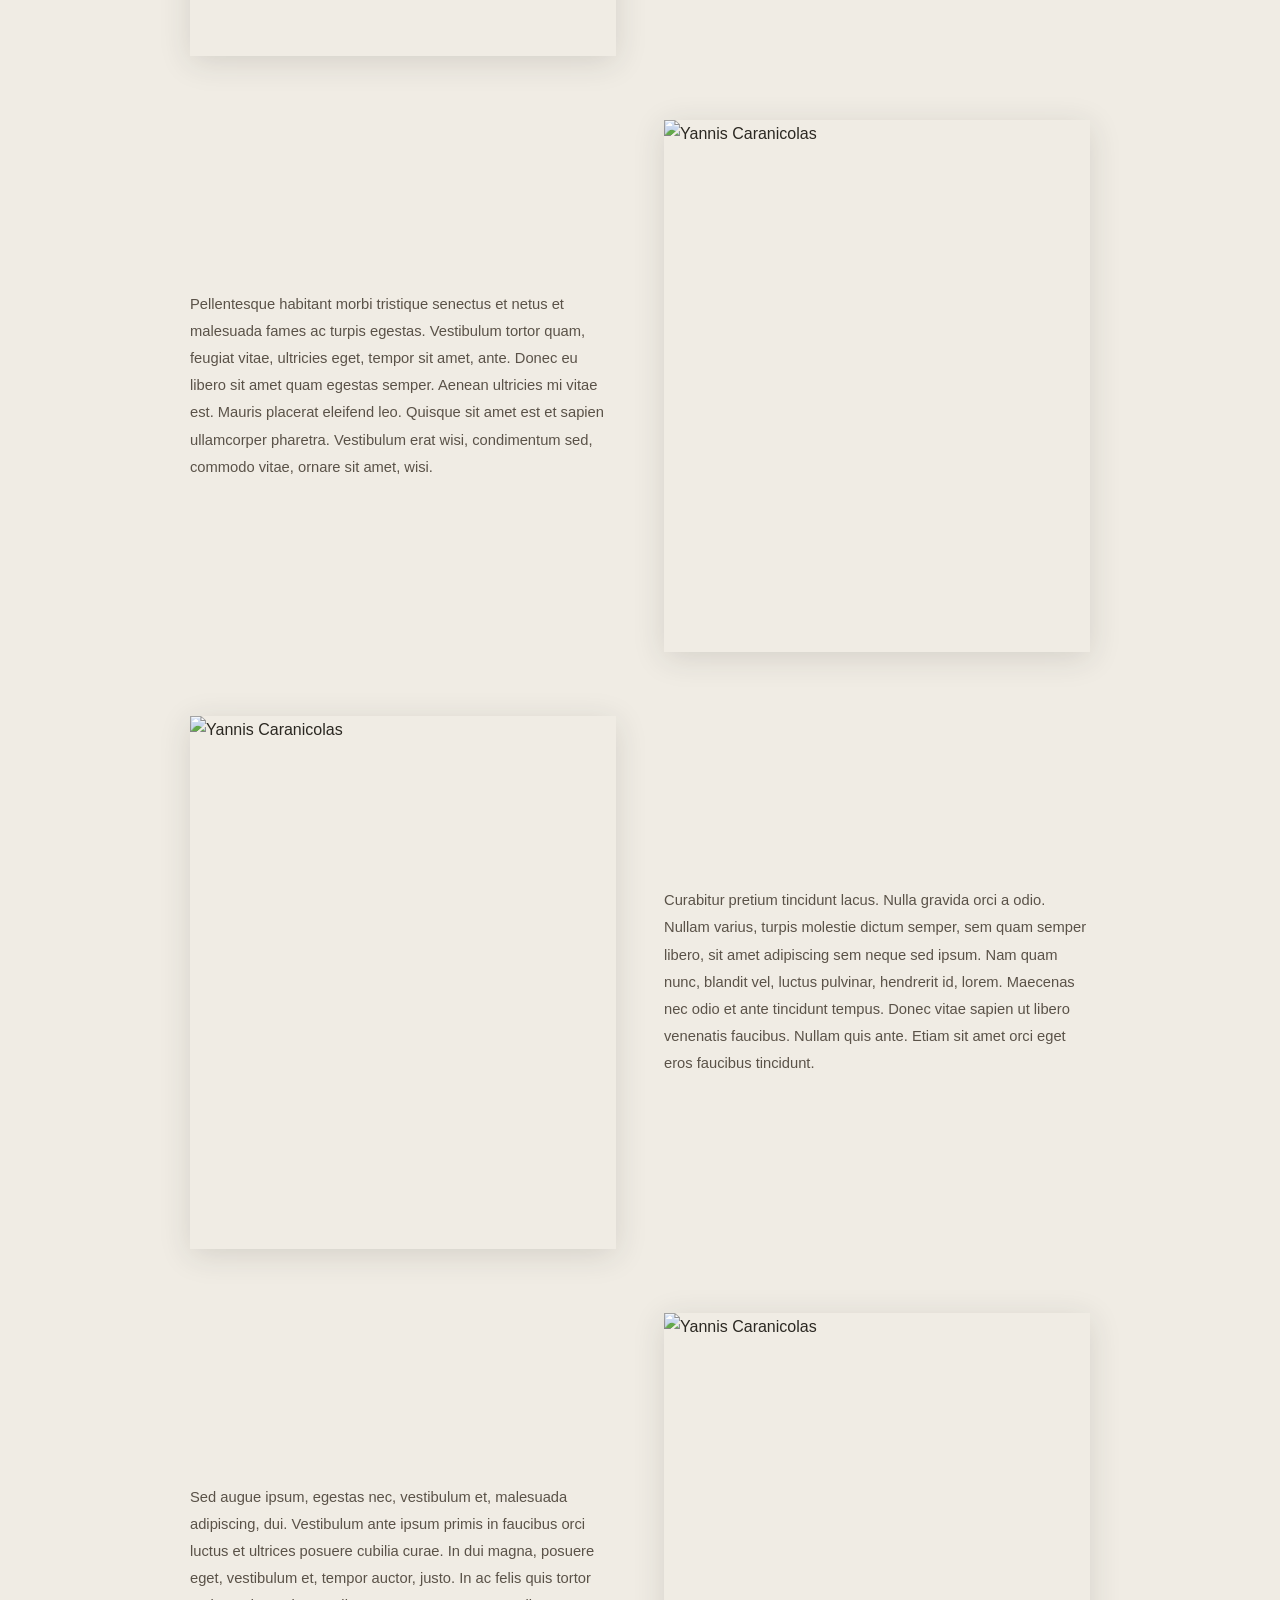
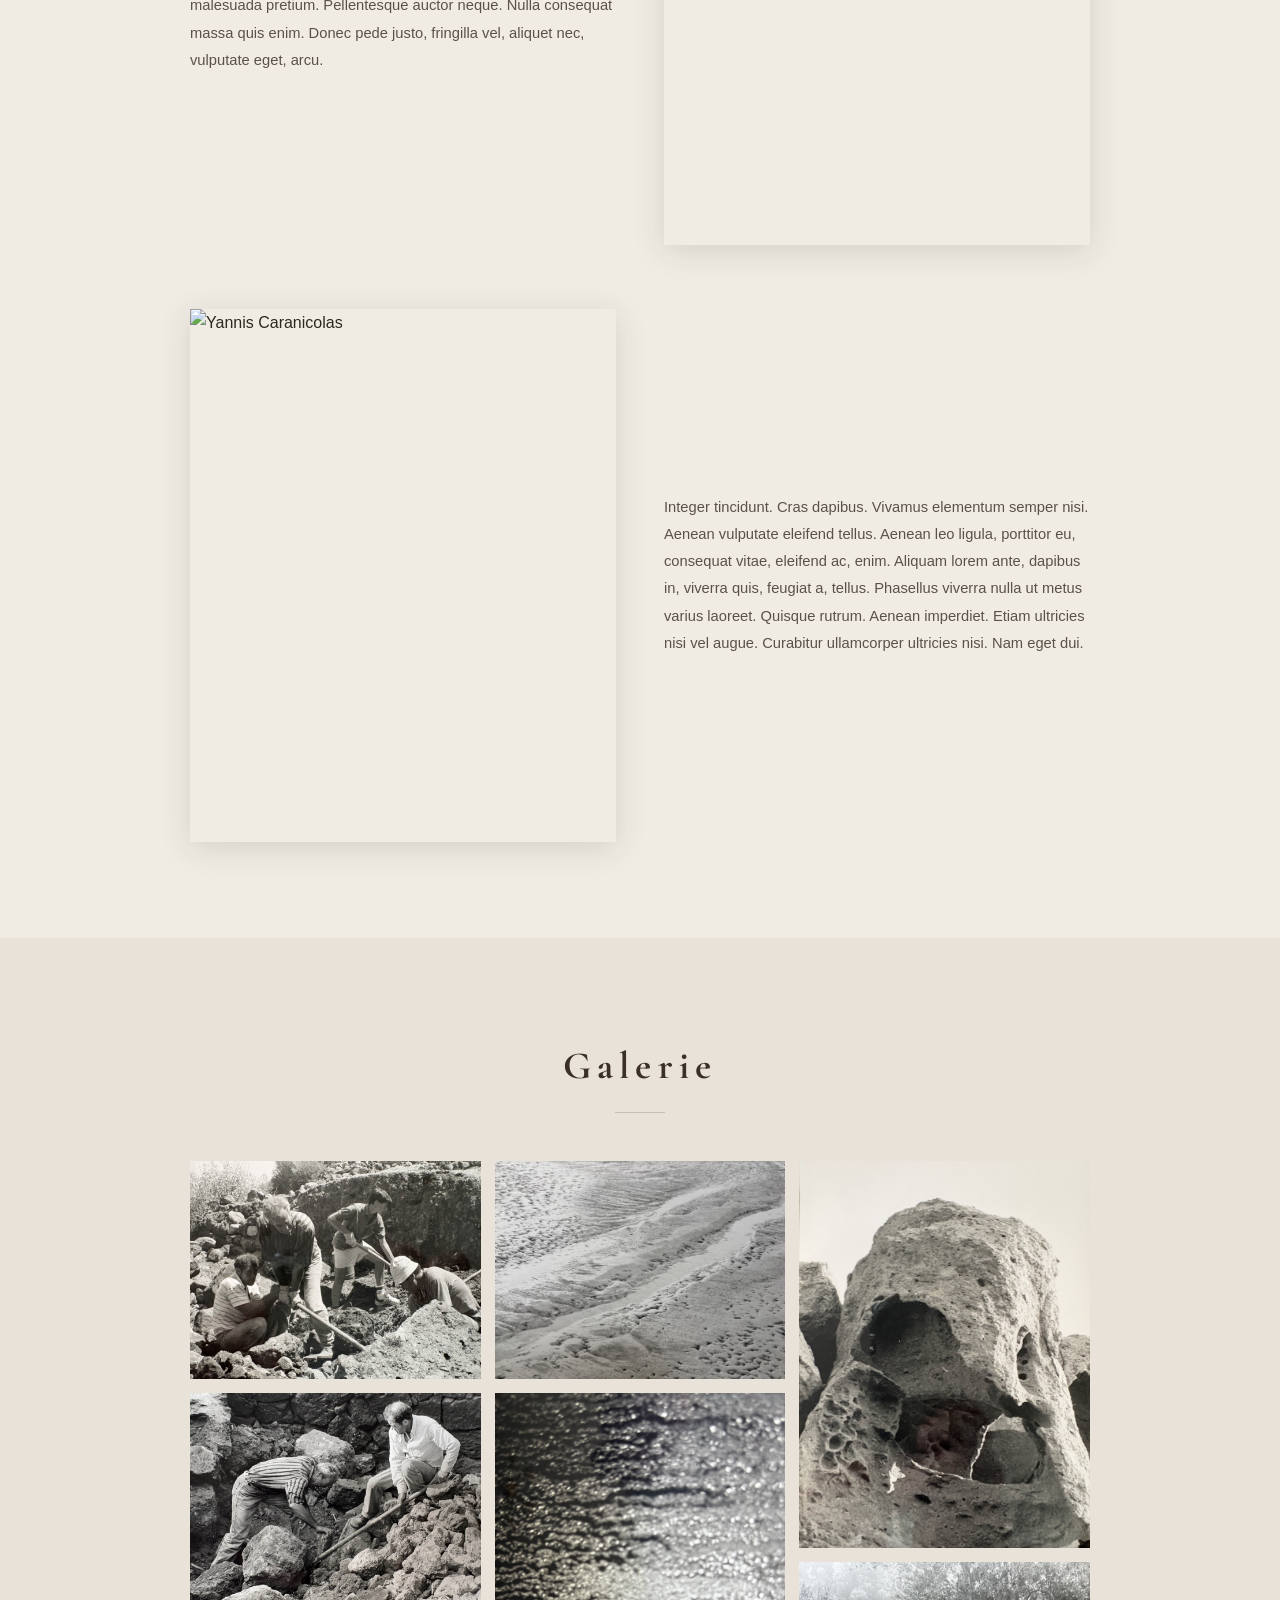
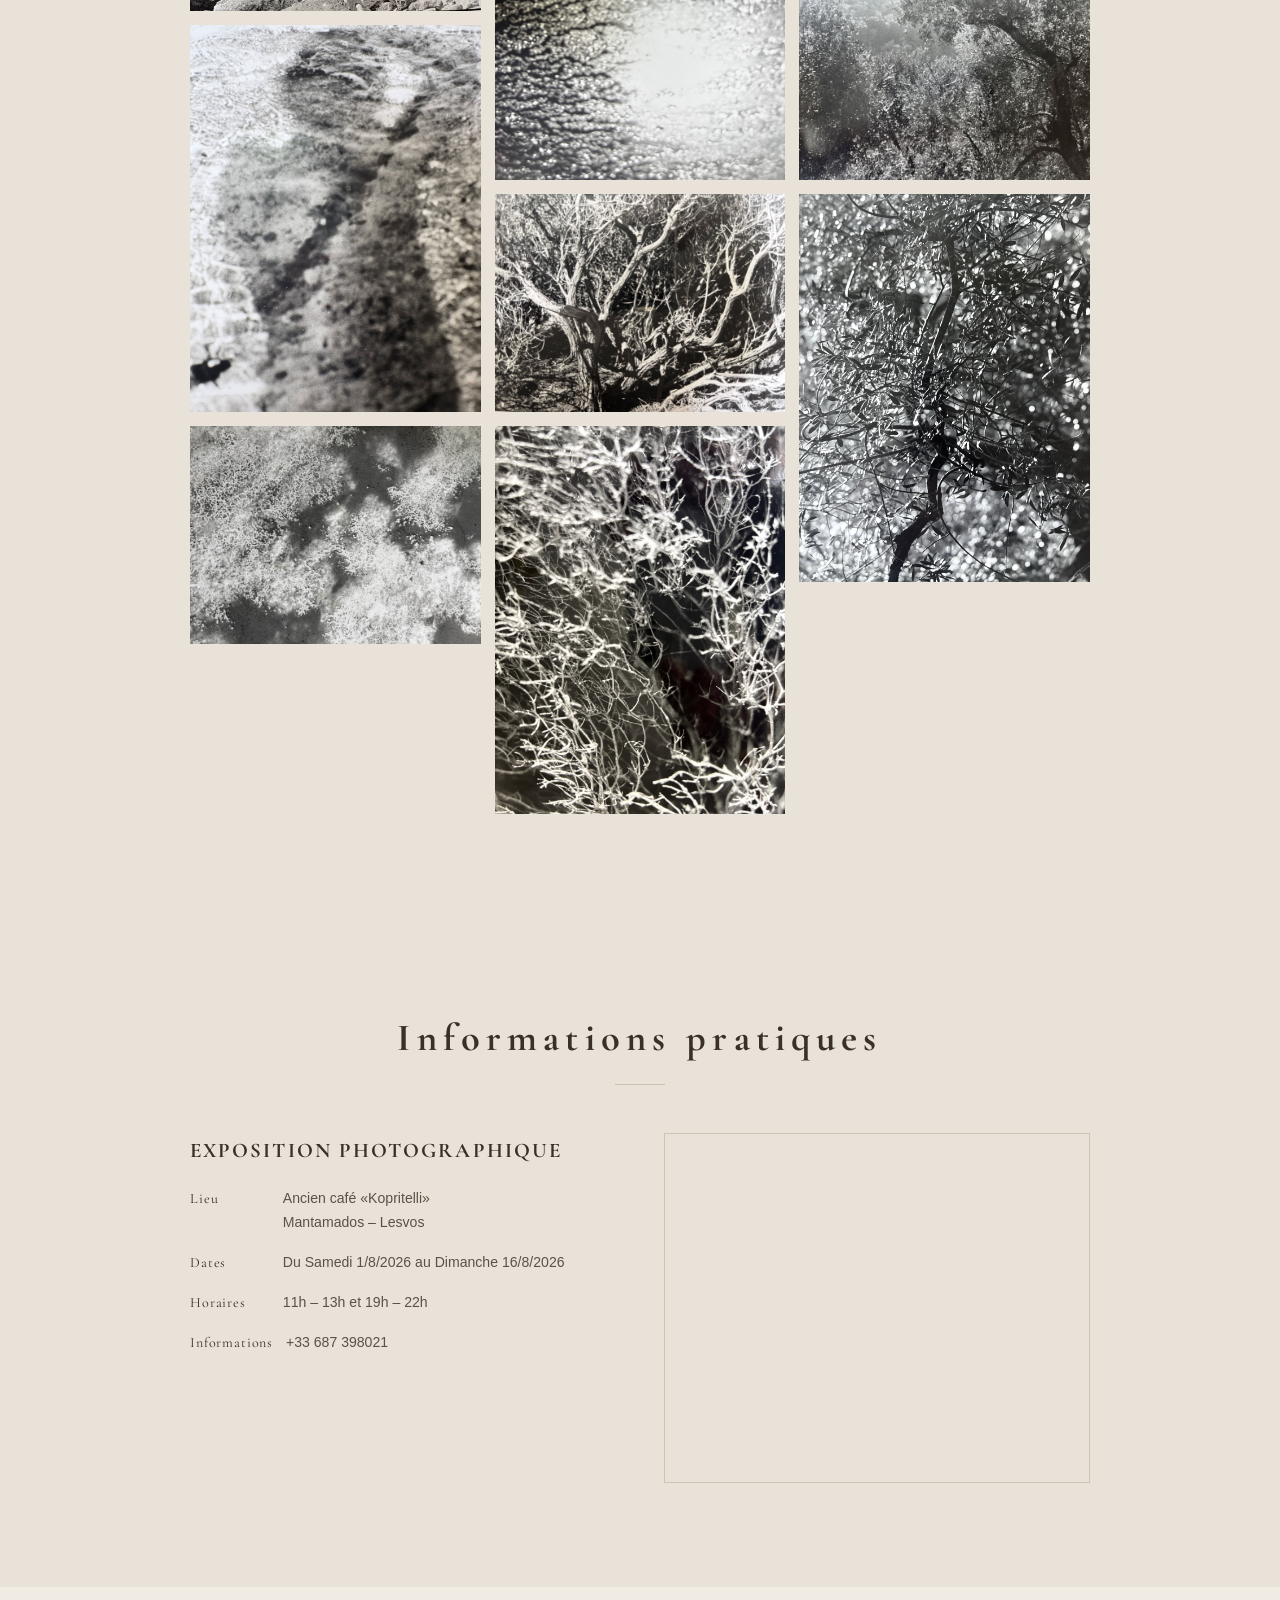
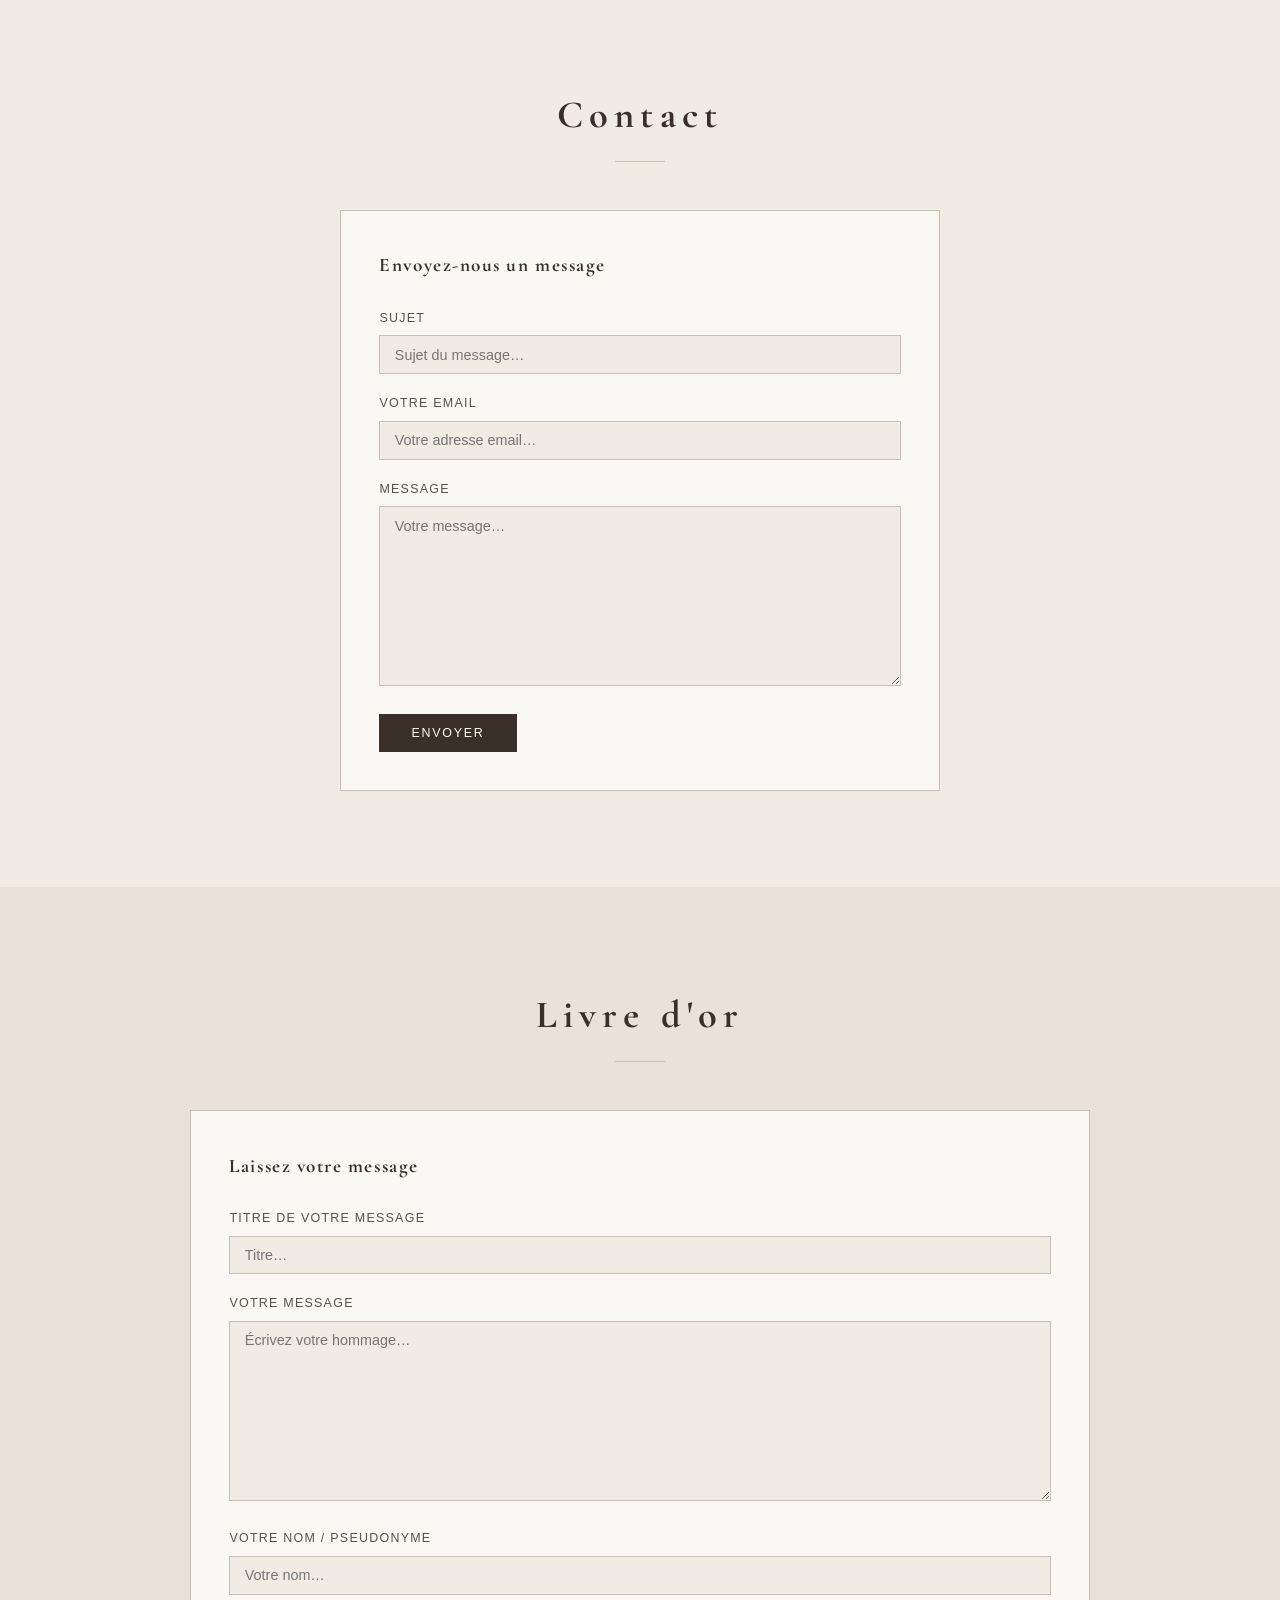
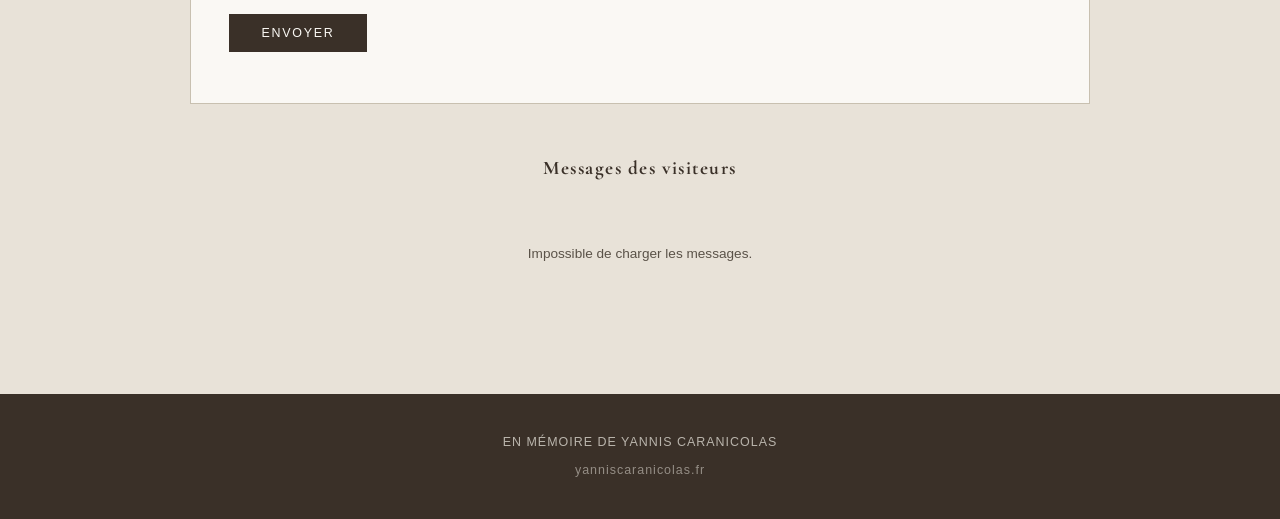
==== commit 68ada1bb: "Update fmt.Println message from 'Hello' to 'Goodbye'" ====
--- a/fr.html
+++ b/fr.html
@@ -1,778 +1,1085 @@
-<!DOCTYPE html>
+<!doctype html>
 <html lang="fr">
-<head>
-  <meta charset="UTF-8" />
-  <meta name="viewport" content="width=device-width, initial-scale=1.0" />
-  <title>En Mémoire de Yannis Caranicolas</title>
-  <link rel="icon" type="image/jpeg" href="images/favicon.jpg" />
-  <link href="https://fonts.googleapis.com/css2?family=IM+Fell+English:ital@0;1&family=Cormorant+Garamond:ital,wght@0,300;0,400;0,500;1,300;1,400&display=swap" rel="stylesheet" />
-  <style>
-    /* ─── CSS VARIABLES ─────────────────────────────────────────── */
-    :root {
-      --bg:        #f0ece4;
-      --bg-card:   #e8e2d8;
-      --text:      #2c2820;
-      --text-soft: #5a5248;
-      --accent:    #3a3028;
-      --border:    #c8c0b0;
-      --white:     #faf8f4;
-      --font-title: 'IM Fell English', 'Cormorant Garamond', Georgia, serif;
-      --font-body:  Arial, Helvetica, sans-serif;
-    }
-
-    /* ─── RESET & BASE ──────────────────────────────────────────── */
-    *, *::before, *::after { box-sizing: border-box; margin: 0; padding: 0; }
-    html { scroll-behavior: smooth; }
-    body {
-      background-color: var(--bg);
-      color: var(--text);
-      font-family: var(--font-body);
-      font-size: 16px;
-      line-height: 1.7;
-    }
-    img { display: block; max-width: 100%; }
-    a { color: inherit; text-decoration: none; }
-
-    /* ─── NAVIGATION ────────────────────────────────────────────── */
-    nav {
-      position: fixed; top: 0; left: 0; right: 0; z-index: 1000;
-      background: rgba(240, 236, 228, 0.96);
-      backdrop-filter: blur(6px);
-      border-bottom: 1px solid var(--border);
-      padding: 0 2rem;
-      height: 58px;
-      display: flex; align-items: center; justify-content: space-between;
-    }
-    .nav-logo {
-      font-family: var(--font-title);
-      font-size: 1rem;
-      letter-spacing: 0.08em;
-      color: var(--accent);
-      white-space: nowrap;
-    }
-    .nav-links {
-      display: flex; align-items: center; gap: 1.6rem;
-      list-style: none;
-    }
-    .nav-links a {
-      font-family: var(--font-body);
-      font-size: 0.78rem;
-      letter-spacing: 0.12em;
-      text-transform: uppercase;
-      color: var(--text-soft);
-      transition: color 0.2s;
-    }
-    .nav-links a:hover { color: var(--accent); }
-    .lang-switch {
-      font-family: var(--font-body);
-      font-size: 0.72rem;
-      letter-spacing: 0.14em;
-      text-transform: uppercase;
-      border: 1px solid var(--border);
-      padding: 4px 10px;
-      color: var(--text-soft);
-      transition: all 0.2s;
-    }
-    .lang-switch:hover { background: var(--accent); color: var(--white); border-color: var(--accent); }
-    .hamburger { display: none; flex-direction: column; gap: 5px; cursor: pointer; padding: 4px; }
-    .hamburger span { display: block; width: 22px; height: 1.5px; background: var(--text); transition: all 0.3s; }
-
-    /* ─── HERO ──────────────────────────────────────────────────── */
-    #accueil {
-      min-height: 100vh;
-      display: flex; flex-direction: column; align-items: center; justify-content: center;
-      text-align: center;
-      padding: 80px 2rem 4rem;
-      position: relative;
-      overflow: hidden;
-    }
-    .hero-poster {
-      width: min(480px, 88vw);
-      margin: 0 auto 3rem;
-      box-shadow: 0 12px 60px rgba(44,40,32,0.18);
-      opacity: 0;
-      transform: translateY(24px);
-      animation: fadeUp 1.2s ease forwards 0.3s;
-    }
-    .hero-poster img { width: 100%; }
-    .hero-title {
-      font-family: var(--font-title);
-      font-size: clamp(2.2rem, 6vw, 4rem);
-      letter-spacing: 0.18em;
-      line-height: 1.2;
-      color: var(--accent);
-      opacity: 0;
-      animation: fadeUp 1s ease forwards 0.7s;
-    }
-    .hero-subtitle {
-      font-family: var(--font-title);
-      font-style: italic;
-      font-size: clamp(1rem, 2.5vw, 1.4rem);
-      color: var(--text-soft);
-      margin-top: 0.6rem;
-      letter-spacing: 0.06em;
-      opacity: 0;
-      animation: fadeUp 1s ease forwards 1s;
-    }
-    .hero-tagline {
-      font-family: var(--font-body);
-      font-size: 0.9rem;
-      letter-spacing: 0.1em;
-      color: var(--text-soft);
-      margin-top: 2rem;
-      text-transform: uppercase;
-      opacity: 0;
-      animation: fadeUp 1s ease forwards 1.3s;
-    }
-    .hero-divider {
-      width: 40px; height: 1px; background: var(--border);
-      margin: 1.4rem auto 0;
-      opacity: 0;
-      animation: fadeUp 1s ease forwards 1.5s;
-    }
-    @keyframes fadeUp {
-      to { opacity: 1; transform: translateY(0); }
-    }
-
-    /* ─── SECTION BASE ──────────────────────────────────────────── */
-    section { padding: 6rem 2rem; }
-    .section-inner { max-width: 900px; margin: 0 auto; }
-    .section-title {
-      font-family: var(--font-title);
-      font-size: clamp(1.6rem, 4vw, 2.4rem);
-      letter-spacing: 0.16em;
-      color: var(--accent);
-      text-align: center;
-      margin-bottom: 0.5rem;
-    }
-    .section-rule {
-      width: 50px; height: 1px; background: var(--border);
-      margin: 0.8rem auto 3rem;
-    }
-    section:nth-child(even) { background: var(--bg-card); }
-
-    /* ─── BIOGRAPHY ─────────────────────────────────────────────── */
-    .bio-block {
-      display: grid;
-      grid-template-columns: 1fr 1fr;
-      gap: 3rem;
-      align-items: center;
-      margin-bottom: 4rem;
-    }
-    .bio-block:last-child { margin-bottom: 0; }
-    .bio-block.reverse { direction: rtl; }
-    .bio-block.reverse > * { direction: ltr; }
-    .bio-photo img {
-      width: 100%;
-      aspect-ratio: 4/5;
-      object-fit: cover;
-      filter: grayscale(20%);
-      box-shadow: 0 6px 30px rgba(44,40,32,0.14);
-    }
-    .bio-text {
-      font-size: 0.92rem;
-      color: var(--text-soft);
-      line-height: 1.85;
-    }
-
-    /* ─── GALLERY ───────────────────────────────────────────────── */
-    .masonry {
-      columns: 3;
-      column-gap: 14px;
-    }
-    .masonry-item {
-      break-inside: avoid;
-      margin-bottom: 14px;
-      cursor: pointer;
-      overflow: hidden;
-    }
-    .masonry-item img {
-      width: 100%;
-      display: block;
-      transition: transform 0.4s ease, filter 0.4s ease;
-      filter: grayscale(10%);
-    }
-    .masonry-item:hover img { transform: scale(1.03); filter: grayscale(0%); }
-
-    /* lightbox */
-    .lightbox {
-      display: none;
-      position: fixed; inset: 0; z-index: 2000;
-      background: rgba(30,26,20,0.92);
-      align-items: center; justify-content: center;
-      padding: 2rem;
-    }
-    .lightbox.open { display: flex; }
-    .lightbox img {
-      max-width: 90vw; max-height: 88vh;
-      object-fit: contain;
-      box-shadow: 0 0 60px rgba(0,0,0,0.5);
-    }
-    .lightbox-close {
-      position: fixed; top: 1.2rem; right: 1.4rem;
-      font-size: 2rem; color: #e0d8cc; cursor: pointer;
-      line-height: 1; background: none; border: none;
-    }
-    .lightbox-prev, .lightbox-next {
-      position: fixed; top: 50%; transform: translateY(-50%);
-      font-size: 2rem; color: #e0d8cc; cursor: pointer;
-      background: none; border: none; padding: 0 1rem;
-    }
-    .lightbox-prev { left: 0.5rem; }
-    .lightbox-next { right: 0.5rem; }
-
-    /* ─── EXPOSITION ────────────────────────────────────────────── */
-    .expo-grid {
-      display: grid;
-      grid-template-columns: 1fr 1fr;
-      gap: 3rem;
-      align-items: start;
-    }
-    .expo-info h3 {
-      font-family: var(--font-title);
-      font-size: 1.3rem;
-      letter-spacing: 0.1em;
-      color: var(--accent);
-      margin-bottom: 1.2rem;
-    }
-    .expo-detail {
-      display: flex; gap: 0.8rem;
-      margin-bottom: 1rem;
-      font-size: 0.88rem;
-      color: var(--text-soft);
-      align-items: flex-start;
-    }
-    .expo-detail .label {
-      font-family: var(--font-title);
-      letter-spacing: 0.06em;
-      color: var(--accent);
-      min-width: 80px;
-      flex-shrink: 0;
-    }
-    .expo-map iframe {
-      width: 100%; height: 350px;
-      border: 1px solid var(--border);
-      filter: grayscale(30%) sepia(10%);
-    }
-
-    /* ─── LIVRE D'OR ─────────────────────────────────────────────── */
-    .guestbook-form {
-      background: var(--white);
-      border: 1px solid var(--border);
-      padding: 2.4rem;
-      margin-bottom: 3rem;
-    }
-    .guestbook-form h3 {
-      font-family: var(--font-title);
-      font-size: 1.2rem;
-      letter-spacing: 0.08em;
-      color: var(--accent);
-      margin-bottom: 1.6rem;
-    }
-    .form-group { margin-bottom: 1.2rem; }
-    .form-group label {
-      display: block;
-      font-size: 0.78rem;
-      letter-spacing: 0.1em;
-      text-transform: uppercase;
-      color: var(--text-soft);
-      margin-bottom: 0.4rem;
-    }
-    .form-group input,
-    .form-group textarea {
-      width: 100%;
-      background: var(--bg);
-      border: 1px solid var(--border);
-      padding: 0.65rem 0.9rem;
-      font-family: var(--font-body);
-      font-size: 0.9rem;
-      color: var(--text);
-      outline: none;
-      transition: border-color 0.2s;
-      resize: vertical;
-    }
-    .form-group input:focus,
-    .form-group textarea:focus { border-color: var(--accent); }
-    .form-group textarea { min-height: 180px; max-height: 1120px; }
-    .btn {
-      font-family: var(--font-body);
-      font-size: 0.78rem;
-      letter-spacing: 0.14em;
-      text-transform: uppercase;
-      background: var(--accent);
-      color: var(--white);
-      border: none;
-      padding: 0.75rem 2rem;
-      cursor: pointer;
-      transition: background 0.2s;
-    }
-    .btn:hover { background: var(--text); }
-    .form-notice {
-      font-size: 0.78rem;
-      color: var(--text-soft);
-      margin-top: 0.8rem;
-    }
-
-    /* Elegant guestbook display */
-    .guestbook-entries h3 {
-      font-family: var(--font-title);
-      font-size: 1.2rem;
-      letter-spacing: 0.08em;
-      color: var(--accent);
-      margin-bottom: 1.6rem;
-      text-align: center;
-    }
-    .entries-container {
-      display: flex; flex-direction: column; gap: 1.4rem;
-    }
-    .entry-card {
-      background: var(--white);
-      border-left: 3px solid var(--border);
-      padding: 1.4rem 1.6rem;
-    }
-    .entry-card .entry-title {
-      font-family: var(--font-title);
-      font-size: 1rem;
-      letter-spacing: 0.06em;
-      color: var(--accent);
-      margin-bottom: 0.5rem;
-    }
-    .entry-card .entry-body {
-      font-size: 0.88rem;
-      color: var(--text-soft);
-      line-height: 1.75;
-      margin-bottom: 0.8rem;
-    }
-    .entry-card .entry-author {
-      font-size: 0.75rem;
-      letter-spacing: 0.1em;
-      text-transform: uppercase;
-      color: var(--border);
-    }
-    #entries-loading {
-      text-align: center;
-      font-size: 0.85rem;
-      color: var(--text-soft);
-      padding: 2rem 0;
-    }
-
-    /* ─── CONTACT ───────────────────────────────────────────────── */
-    .contact-form {
-      background: var(--white);
-      border: 1px solid var(--border);
-      padding: 2.4rem;
-      max-width: 600px;
-      margin: 0 auto;
-    }
-    .contact-form h3 {
-      font-family: var(--font-title);
-      font-size: 1.2rem;
-      letter-spacing: 0.08em;
-      color: var(--accent);
-      margin-bottom: 1.6rem;
-    }
-    #contact-success {
-      display: none;
-      background: var(--bg-card);
-      border: 1px solid var(--border);
-      padding: 1rem 1.4rem;
-      font-size: 0.88rem;
-      color: var(--text-soft);
-      margin-top: 1rem;
-      text-align: center;
-    }
-
-    /* ─── FOOTER ─────────────────────────────────────────────────── */
-    footer {
-      background: var(--accent);
-      color: rgba(240,236,228,0.7);
-      text-align: center;
-      padding: 2.4rem 2rem;
-      font-size: 0.78rem;
-      letter-spacing: 0.08em;
-    }
-    footer span { color: rgba(240,236,228,0.5); }
-
-    /* ─── RESPONSIVE ─────────────────────────────────────────────── */
-    @media (max-width: 820px) {
-      .nav-links { display: none; flex-direction: column; position: fixed; top: 58px; left: 0; right: 0; background: var(--bg); border-bottom: 1px solid var(--border); padding: 1.4rem 2rem; gap: 1rem; }
-      .nav-links.open { display: flex; }
-      .hamburger { display: flex; }
-      .bio-block { grid-template-columns: 1fr; }
-      .bio-block.reverse { direction: ltr; }
-      .expo-grid { grid-template-columns: 1fr; }
-      .masonry { columns: 2; }
-    }
-    @media (max-width: 480px) {
-      .masonry { columns: 1; }
-      nav { padding: 0 1rem; }
-    }
-  </style>
-</head>
-<body>
-
-<!-- ─── NAVIGATION ─── -->
-<nav>
-  <div class="nav-logo">EN MÉMOIRE</div>
-  <ul class="nav-links" id="navLinks">
-    <li><a href="#accueil">Accueil</a></li>
-    <li><a href="#biographie">Biographie</a></li>
-    <li><a href="#galerie">Galerie</a></li>
-    <li><a href="#exposition">Exposition</a></li>
-    <li><a href="#livre-dor">Livre d'or</a></li>
-    <li><a href="#contact">Contact</a></li>
-    <li><a class="lang-switch" href="index.html">ΕΛ</a></li>
-  </ul>
-  <div class="hamburger" id="hamburger" onclick="toggleMenu()">
-    <span></span><span></span><span></span>
-  </div>
-</nav>
-
-<!-- ─── HERO ─── -->
-<section id="accueil">
-  <div class="section-inner" style="text-align:center;">
-    <div class="hero-poster">
-      <img src="images/affiche.jpg" alt="Affiche de l'Exposition Yannis Caranicolas" />
-    </div>
-    <h1 class="hero-title">ΕΙΣ ΜΝΗΜΗΝ<br>ΤΟΥ ΓΙΑΝΝΗ ΚΑΡΑΝΙΚΟΛΑ</h1>
-    <p class="hero-subtitle">A la mémoire de… Yannis Caranicolas</p>
-    <p class="hero-tagline">Exposition photographique en mémoire de Yannis Caranicolas</p>
-    <div class="hero-divider"></div>
-  </div>
-</section>
-
-<!-- ─── BIOGRAPHIE ─── -->
-<section id="biographie">
-  <div class="section-inner">
-    <h2 class="section-title">Biographie</h2>
-    <div class="section-rule"></div>
-
-    <!-- Block 1 -->
-    <div class="bio-block">
-      <div class="bio-photo">
-        <img src="images/yannis1.jpg" alt="Yannis Caranicolas" />
+  <head>
+    <meta charset="UTF-8" />
+    <meta name="viewport" content="width=device-width, initial-scale=1.0" />
+    <title>En Mémoire de Yannis Caranicolas</title>
+    <link rel="icon" type="image/jpeg" href="images/favicon.jpg" />
+    <link
+      href="https://fonts.googleapis.com/css2?family=IM+Fell+English:ital@0;1&family=Cormorant+Garamond:ital,wght@0,300;0,400;0,500;1,300;1,400&display=swap"
+      rel="stylesheet"
+    />
+    <style>
+      /* ─── CSS VARIABLES ─────────────────────────────────────────── */
+      :root {
+        --bg: #f0ece4;
+        --bg-card: #e8e2d8;
+        --text: #2c2820;
+        --text-soft: #5a5248;
+        --accent: #3a3028;
+        --border: #c8c0b0;
+        --white: #faf8f4;
+        --font-title: "IM Fell English", "Cormorant Garamond", Georgia, serif;
+        --font-body: Arial, Helvetica, sans-serif;
+      }
+
+      /* ─── RESET & BASE ──────────────────────────────────────────── */
+      *,
+      *::before,
+      *::after {
+        box-sizing: border-box;
+        margin: 0;
+        padding: 0;
+      }
+      html {
+        scroll-behavior: smooth;
+      }
+      body {
+        background-color: var(--bg);
+        color: var(--text);
+        font-family: var(--font-body);
+        font-size: 16px;
+        line-height: 1.7;
+      }
+      img {
+        display: block;
+        max-width: 100%;
+      }
+      a {
+        color: inherit;
+        text-decoration: none;
+      }
+
+      /* ─── NAVIGATION ────────────────────────────────────────────── */
+      nav {
+        position: fixed;
+        top: 0;
+        left: 0;
+        right: 0;
+        z-index: 1000;
+        background: rgba(240, 236, 228, 0.96);
+        backdrop-filter: blur(6px);
+        border-bottom: 1px solid var(--border);
+        padding: 0 2rem;
+        height: 58px;
+        display: flex;
+        align-items: center;
+        justify-content: space-between;
+      }
+      .nav-logo {
+        font-family: var(--font-title);
+        font-size: 1rem;
+        letter-spacing: 0.08em;
+        color: var(--accent);
+        white-space: nowrap;
+      }
+      .nav-links {
+        display: flex;
+        align-items: center;
+        gap: 1.6rem;
+        list-style: none;
+      }
+      .nav-links a {
+        font-family: var(--font-body);
+        font-size: 0.78rem;
+        letter-spacing: 0.12em;
+        text-transform: uppercase;
+        color: var(--text-soft);
+        transition: color 0.2s;
+      }
+      .nav-links a:hover {
+        color: var(--accent);
+      }
+      .lang-switch {
+        font-family: var(--font-body);
+        font-size: 0.72rem;
+        letter-spacing: 0.14em;
+        text-transform: uppercase;
+        border: 1px solid var(--border);
+        padding: 4px 10px;
+        color: var(--text-soft);
+        transition: all 0.2s;
+      }
+      .lang-switch:hover {
+        background: var(--accent);
+        color: var(--white);
+        border-color: var(--accent);
+      }
+      .hamburger {
+        display: none;
+        flex-direction: column;
+        gap: 5px;
+        cursor: pointer;
+        padding: 4px;
+      }
+      .hamburger span {
+        display: block;
+        width: 22px;
+        height: 1.5px;
+        background: var(--text);
+        transition: all 0.3s;
+      }
+
+      /* ─── HERO ──────────────────────────────────────────────────── */
+      #accueil {
+        min-height: 100vh;
+        display: flex;
+        flex-direction: column;
+        align-items: center;
+        justify-content: center;
+        text-align: center;
+        padding: 80px 2rem 4rem;
+        position: relative;
+        overflow: hidden;
+      }
+      .hero-poster {
+        width: min(480px, 88vw);
+        margin: 0 auto 3rem;
+        box-shadow: 0 12px 60px rgba(44, 40, 32, 0.18);
+        opacity: 0;
+        transform: translateY(24px);
+        animation: fadeUp 1.2s ease forwards 0.3s;
+      }
+      .hero-poster img {
+        width: 100%;
+      }
+      .hero-title {
+        font-family: var(--font-title);
+        font-size: clamp(2.2rem, 6vw, 4rem);
+        letter-spacing: 0.18em;
+        line-height: 1.2;
+        color: var(--accent);
+        opacity: 0;
+        animation: fadeUp 1s ease forwards 0.7s;
+      }
+      .hero-subtitle {
+        font-family: var(--font-title);
+        font-style: italic;
+        font-size: clamp(1rem, 2.5vw, 1.4rem);
+        color: var(--text-soft);
+        margin-top: 0.6rem;
+        letter-spacing: 0.06em;
+        opacity: 0;
+        animation: fadeUp 1s ease forwards 1s;
+      }
+      .hero-tagline {
+        font-family: var(--font-body);
+        font-size: 0.9rem;
+        letter-spacing: 0.1em;
+        color: var(--text-soft);
+        margin-top: 2rem;
+        text-transform: uppercase;
+        opacity: 0;
+        animation: fadeUp 1s ease forwards 1.3s;
+      }
+      .hero-divider {
+        width: 40px;
+        height: 1px;
+        background: var(--border);
+        margin: 1.4rem auto 0;
+        opacity: 0;
+        animation: fadeUp 1s ease forwards 1.5s;
+      }
+      @keyframes fadeUp {
+        to {
+          opacity: 1;
+          transform: translateY(0);
+        }
+      }
+
+      /* ─── SECTION BASE ──────────────────────────────────────────── */
+      section {
+        padding: 6rem 2rem;
+      }
+      .section-inner {
+        max-width: 900px;
+        margin: 0 auto;
+      }
+      .section-title {
+        font-family: var(--font-title);
+        font-size: clamp(1.6rem, 4vw, 2.4rem);
+        letter-spacing: 0.16em;
+        color: var(--accent);
+        text-align: center;
+        margin-bottom: 0.5rem;
+      }
+      .section-rule {
+        width: 50px;
+        height: 1px;
+        background: var(--border);
+        margin: 0.8rem auto 3rem;
+      }
+      section:nth-child(even) {
+        background: var(--bg-card);
+      }
+
+      /* ─── BIOGRAPHY ─────────────────────────────────────────────── */
+      .bio-block {
+        display: grid;
+        grid-template-columns: 1fr 1fr;
+        gap: 3rem;
+        align-items: center;
+        margin-bottom: 4rem;
+      }
+      .bio-block:last-child {
+        margin-bottom: 0;
+      }
+      .bio-block.reverse {
+        direction: rtl;
+      }
+      .bio-block.reverse > * {
+        direction: ltr;
+      }
+      .bio-photo img {
+        width: 100%;
+        aspect-ratio: 4/5;
+        object-fit: cover;
+        filter: grayscale(20%);
+        box-shadow: 0 6px 30px rgba(44, 40, 32, 0.14);
+      }
+      .bio-text {
+        font-size: 0.92rem;
+        color: var(--text-soft);
+        line-height: 1.85;
+      }
+
+      /* ─── GALLERY ───────────────────────────────────────────────── */
+      .masonry {
+        columns: 3;
+        column-gap: 14px;
+      }
+      .masonry-item {
+        break-inside: avoid;
+        margin-bottom: 14px;
+        cursor: pointer;
+        overflow: hidden;
+      }
+      .masonry-item img {
+        width: 100%;
+        display: block;
+        transition:
+          transform 0.4s ease,
+          filter 0.4s ease;
+        filter: grayscale(10%);
+      }
+      .masonry-item:hover img {
+        transform: scale(1.03);
+        filter: grayscale(0%);
+      }
+
+      /* lightbox */
+      .lightbox {
+        display: none;
+        position: fixed;
+        inset: 0;
+        z-index: 2000;
+        background: rgba(30, 26, 20, 0.92);
+        align-items: center;
+        justify-content: center;
+        padding: 2rem;
+      }
+      .lightbox.open {
+        display: flex;
+      }
+      .lightbox img {
+        max-width: 90vw;
+        max-height: 88vh;
+        object-fit: contain;
+        box-shadow: 0 0 60px rgba(0, 0, 0, 0.5);
+      }
+      .lightbox-close {
+        position: fixed;
+        top: 1.2rem;
+        right: 1.4rem;
+        font-size: 2rem;
+        color: #e0d8cc;
+        cursor: pointer;
+        line-height: 1;
+        background: none;
+        border: none;
+      }
+      .lightbox-prev,
+      .lightbox-next {
+        position: fixed;
+        top: 50%;
+        transform: translateY(-50%);
+        font-size: 2rem;
+        color: #e0d8cc;
+        cursor: pointer;
+        background: none;
+        border: none;
+        padding: 0 1rem;
+      }
+      .lightbox-prev {
+        left: 0.5rem;
+      }
+      .lightbox-next {
+        right: 0.5rem;
+      }
+
+      /* ─── EXPOSITION ────────────────────────────────────────────── */
+      .expo-grid {
+        display: grid;
+        grid-template-columns: 1fr 1fr;
+        gap: 3rem;
+        align-items: start;
+      }
+      .expo-info h3 {
+        font-family: var(--font-title);
+        font-size: 1.3rem;
+        letter-spacing: 0.1em;
+        color: var(--accent);
+        margin-bottom: 1.2rem;
+      }
+      .expo-detail {
+        display: flex;
+        gap: 0.8rem;
+        margin-bottom: 1rem;
+        font-size: 0.88rem;
+        color: var(--text-soft);
+        align-items: flex-start;
+      }
+      .expo-detail .label {
+        font-family: var(--font-title);
+        letter-spacing: 0.06em;
+        color: var(--accent);
+        min-width: 80px;
+        flex-shrink: 0;
+      }
+      .expo-map iframe {
+        width: 100%;
+        height: 350px;
+        border: 1px solid var(--border);
+        filter: grayscale(30%) sepia(10%);
+      }
+
+      /* ─── LIVRE D'OR ─────────────────────────────────────────────── */
+      .guestbook-form {
+        background: var(--white);
+        border: 1px solid var(--border);
+        padding: 2.4rem;
+        margin-bottom: 3rem;
+      }
+      .guestbook-form h3 {
+        font-family: var(--font-title);
+        font-size: 1.2rem;
+        letter-spacing: 0.08em;
+        color: var(--accent);
+        margin-bottom: 1.6rem;
+      }
+      .form-group {
+        margin-bottom: 1.2rem;
+      }
+      .form-group label {
+        display: block;
+        font-size: 0.78rem;
+        letter-spacing: 0.1em;
+        text-transform: uppercase;
+        color: var(--text-soft);
+        margin-bottom: 0.4rem;
+      }
+      .form-group input,
+      .form-group textarea {
+        width: 100%;
+        background: var(--bg);
+        border: 1px solid var(--border);
+        padding: 0.65rem 0.9rem;
+        font-family: var(--font-body);
+        font-size: 0.9rem;
+        color: var(--text);
+        outline: none;
+        transition: border-color 0.2s;
+        resize: vertical;
+      }
+      .form-group input:focus,
+      .form-group textarea:focus {
+        border-color: var(--accent);
+      }
+      .form-group textarea {
+        min-height: 180px;
+        max-height: 1120px;
+      }
+      .btn {
+        font-family: var(--font-body);
+        font-size: 0.78rem;
+        letter-spacing: 0.14em;
+        text-transform: uppercase;
+        background: var(--accent);
+        color: var(--white);
+        border: none;
+        padding: 0.75rem 2rem;
+        cursor: pointer;
+        transition: background 0.2s;
+      }
+      .btn:hover {
+        background: var(--text);
+      }
+      .form-notice {
+        font-size: 0.78rem;
+        color: var(--text-soft);
+        margin-top: 0.8rem;
+      }
+
+      /* Elegant guestbook display */
+      .guestbook-entries h3 {
+        font-family: var(--font-title);
+        font-size: 1.2rem;
+        letter-spacing: 0.08em;
+        color: var(--accent);
+        margin-bottom: 1.6rem;
+        text-align: center;
+      }
+      .entries-container {
+        display: flex;
+        flex-direction: column;
+        gap: 1.4rem;
+      }
+      .entry-card {
+        background: var(--white);
+        border-left: 3px solid var(--border);
+        padding: 1.4rem 1.6rem;
+      }
+      .entry-card .entry-title {
+        font-family: var(--font-title);
+        font-size: 1rem;
+        letter-spacing: 0.06em;
+        color: var(--accent);
+        margin-bottom: 0.5rem;
+      }
+      .entry-card .entry-body {
+        font-size: 0.88rem;
+        color: var(--text-soft);
+        line-height: 1.75;
+        margin-bottom: 0.8rem;
+      }
+      .entry-card .entry-author {
+        font-size: 0.75rem;
+        letter-spacing: 0.1em;
+        text-transform: uppercase;
+        color: var(--border);
+      }
+      #entries-loading {
+        text-align: center;
+        font-size: 0.85rem;
+        color: var(--text-soft);
+        padding: 2rem 0;
+      }
+
+      /* ─── CONTACT ───────────────────────────────────────────────── */
+      .contact-form {
+        background: var(--white);
+        border: 1px solid var(--border);
+        padding: 2.4rem;
+        max-width: 600px;
+        margin: 0 auto;
+      }
+      .contact-form h3 {
+        font-family: var(--font-title);
+        font-size: 1.2rem;
+        letter-spacing: 0.08em;
+        color: var(--accent);
+        margin-bottom: 1.6rem;
+      }
+      #contact-success {
+        display: none;
+        background: var(--bg-card);
+        border: 1px solid var(--border);
+        padding: 1rem 1.4rem;
+        font-size: 0.88rem;
+        color: var(--text-soft);
+        margin-top: 1rem;
+        text-align: center;
+      }
+
+      /* ─── FOOTER ─────────────────────────────────────────────────── */
+      footer {
+        background: var(--accent);
+        color: rgba(240, 236, 228, 0.7);
+        text-align: center;
+        padding: 2.4rem 2rem;
+        font-size: 0.78rem;
+        letter-spacing: 0.08em;
+      }
+      footer span {
+        color: rgba(240, 236, 228, 0.5);
+      }
+
+      /* ─── RESPONSIVE ─────────────────────────────────────────────── */
+      @media (max-width: 820px) {
+        .nav-links {
+          display: none;
+          flex-direction: column;
+          position: fixed;
+          top: 58px;
+          left: 0;
+          right: 0;
+          background: var(--bg);
+          border-bottom: 1px solid var(--border);
+          padding: 1.4rem 2rem;
+          gap: 1rem;
+        }
+        .nav-links.open {
+          display: flex;
+        }
+        .hamburger {
+          display: flex;
+        }
+        .bio-block {
+          grid-template-columns: 1fr;
+        }
+        .bio-block.reverse {
+          direction: ltr;
+        }
+        .expo-grid {
+          grid-template-columns: 1fr;
+        }
+        .masonry {
+          columns: 2;
+        }
+      }
+      @media (max-width: 480px) {
+        .masonry {
+          columns: 1;
+        }
+        nav {
+          padding: 0 1rem;
+        }
+      }
+    </style>
+  </head>
+  <body>
+    <!-- ─── NAVIGATION ─── -->
+    <nav>
+      <div class="nav-logo">ΕΙΣ ΜΝΗΜΗΝ ΤΟΥ ΓΙΑΝΝΗ ΚΑΡΑΝΙΚΟΛΑ</div>
+      <ul class="nav-links" id="navLinks">
+        <li><a href="#accueil">Accueil</a></li>
+        <li><a href="#biographie">Biographie</a></li>
+        <li><a href="#galerie">Galerie</a></li>
+        <li><a href="#exposition">Informations pratiques</a></li>
+        <li><a href="#contact">Contact</a></li>
+        <li><a href="#livre-dor">Livre d'or</a></li>
+        <li><a class="lang-switch" href="index.html">ΕΛ</a></li>
+      </ul>
+      <div class="hamburger" id="hamburger" onclick="toggleMenu()">
+        <span></span><span></span><span></span>
       </div>
-      <div class="bio-text">
-        <p>Lorem ipsum dolor sit amet, consectetur adipiscing elit. Sed do eiusmod tempor incididunt ut labore et dolore magna aliqua. Ut enim ad minim veniam, quis nostrud exercitation ullamco laboris nisi ut aliquip ex ea commodo consequat. Duis aute irure dolor in reprehenderit in voluptate velit esse cillum dolore eu fugiat nulla pariatur. Excepteur sint occaecat cupidatat non proident, sunt in culpa qui officia deserunt mollit anim id est laborum.</p>
+    </nav>
+
+    <!-- ─── HERO ─── -->
+    <section id="accueil">
+      <div class="section-inner" style="text-align: center">
+        <div class="hero-poster">
+          <img
+            src="images/affiche.jpg"
+            alt="Affiche de l'Exposition Yannis Caranicolas"
+          />
+        </div>
+        <h1 class="hero-title">ΕΙΣ ΜΝΗΜΗΝ<br />ΤΟΥ ΓΙΑΝΝΗ ΚΑΡΑΝΙΚΟΛΑ</h1>
+        <p class="hero-subtitle">A la mémoire de… Yannis Caranicolas</p>
+        <p class="hero-tagline">
+          Exposition photographique en mémoire de Yannis Caranicolas
+        </p>
+        <div class="hero-divider"></div>
       </div>
-    </div>
-
-    <!-- Block 2 -->
-    <div class="bio-block reverse">
-      <div class="bio-photo">
-        <img src="images/yannis2.jpg" alt="Yannis Caranicolas" />
-      </div>
-      <div class="bio-text">
-        <p>Pellentesque habitant morbi tristique senectus et netus et malesuada fames ac turpis egestas. Vestibulum tortor quam, feugiat vitae, ultricies eget, tempor sit amet, ante. Donec eu libero sit amet quam egestas semper. Aenean ultricies mi vitae est. Mauris placerat eleifend leo. Quisque sit amet est et sapien ullamcorper pharetra. Vestibulum erat wisi, condimentum sed, commodo vitae, ornare sit amet, wisi.</p>
-      </div>
-    </div>
-
-    <!-- Block 3 -->
-    <div class="bio-block">
-      <div class="bio-photo">
-        <img src="images/yannis3.jpg" alt="Yannis Caranicolas" />
-      </div>
-      <div class="bio-text">
-        <p>Curabitur pretium tincidunt lacus. Nulla gravida orci a odio. Nullam varius, turpis molestie dictum semper, sem quam semper libero, sit amet adipiscing sem neque sed ipsum. Nam quam nunc, blandit vel, luctus pulvinar, hendrerit id, lorem. Maecenas nec odio et ante tincidunt tempus. Donec vitae sapien ut libero venenatis faucibus. Nullam quis ante. Etiam sit amet orci eget eros faucibus tincidunt.</p>
-      </div>
-    </div>
-
-    <!-- Block 4 -->
-    <div class="bio-block reverse">
-      <div class="bio-photo">
-        <img src="images/yannis4.jpg" alt="Yannis Caranicolas" />
-      </div>
-      <div class="bio-text">
-        <p>Sed augue ipsum, egestas nec, vestibulum et, malesuada adipiscing, dui. Vestibulum ante ipsum primis in faucibus orci luctus et ultrices posuere cubilia curae. In dui magna, posuere eget, vestibulum et, tempor auctor, justo. In ac felis quis tortor malesuada pretium. Pellentesque auctor neque. Nulla consequat massa quis enim. Donec pede justo, fringilla vel, aliquet nec, vulputate eget, arcu.</p>
-      </div>
-    </div>
-
-    <!-- Block 5 -->
-    <div class="bio-block">
-      <div class="bio-photo">
-        <img src="images/yannis5.jpg" alt="Yannis Caranicolas" />
-      </div>
-      <div class="bio-text">
-        <p>Integer tincidunt. Cras dapibus. Vivamus elementum semper nisi. Aenean vulputate eleifend tellus. Aenean leo ligula, porttitor eu, consequat vitae, eleifend ac, enim. Aliquam lorem ante, dapibus in, viverra quis, feugiat a, tellus. Phasellus viverra nulla ut metus varius laoreet. Quisque rutrum. Aenean imperdiet. Etiam ultricies nisi vel augue. Curabitur ullamcorper ultricies nisi. Nam eget dui.</p>
-      </div>
-    </div>
-
-  </div>
-</section>
-
-<!-- ─── GALLERY ─── -->
-<section id="galerie">
-  <div class="section-inner">
-    <h2 class="section-title">Galerie</h2>
-    <div class="section-rule"></div>
-    <div class="masonry" id="gallery">
-      <div class="masonry-item" onclick="openLightbox(0)"><img src="images/photo1.jpg" alt="Photo 1" /></div>
-      <div class="masonry-item" onclick="openLightbox(1)"><img src="images/photo2.jpg" alt="Photo 2" /></div>
-      <div class="masonry-item" onclick="openLightbox(2)"><img src="images/photo3.jpg" alt="Photo 3" /></div>
-      <div class="masonry-item" onclick="openLightbox(3)"><img src="images/photo4.jpg" alt="Photo 4" /></div>
-      <div class="masonry-item" onclick="openLightbox(4)"><img src="images/photo5.jpg" alt="Photo 5" /></div>
-      <div class="masonry-item" onclick="openLightbox(5)"><img src="images/photo6.jpg" alt="Photo 6" /></div>
-      <div class="masonry-item" onclick="openLightbox(6)"><img src="images/photo7.jpg" alt="Photo 7" /></div>
-      <div class="masonry-item" onclick="openLightbox(7)"><img src="images/photo8.jpg" alt="Photo 8" /></div>
-      <div class="masonry-item" onclick="openLightbox(8)"><img src="images/photo9.jpg" alt="Photo 9" /></div>
-      <div class="masonry-item" onclick="openLightbox(9)"><img src="images/photo10.jpg" alt="Photo 10" /></div>
-      <div class="masonry-item" onclick="openLightbox(10)"><img src="images/photo11.jpg" alt="Photo 11" /></div>
-    </div>
-  </div>
-</section>
-
-<!-- Lightbox -->
-<div class="lightbox" id="lightbox">
-  <button class="lightbox-close" onclick="closeLightbox()">&#215;</button>
-  <button class="lightbox-prev" onclick="shiftLightbox(-1)">&#8592;</button>
-  <img id="lightbox-img" src="" alt="" />
-  <button class="lightbox-next" onclick="shiftLightbox(1)">&#8594;</button>
-</div>
-
-<!-- ─── EXPOSITION ─── -->
-<section id="exposition">
-  <div class="section-inner">
-    <h2 class="section-title">Exposition</h2>
-    <div class="section-rule"></div>
-    <div class="expo-grid">
-      <div class="expo-info">
-        <h3>EXPOSITION PHOTOGRAPHIQUE</h3>
-        <div class="expo-detail">
-          <span class="label">Lieu</span>
-          <span>Ancien café «Kopritelli»<br>Mantamados – Lesvos</span>
+    </section>
+
+    <!-- ─── BIOGRAPHIE ─── -->
+    <section id="biographie">
+      <div class="section-inner">
+        <h2 class="section-title">Biographie</h2>
+        <div class="section-rule"></div>
+
+        <!-- Block 1 -->
+        <div class="bio-block">
+          <div class="bio-photo">
+            <img src="images/yannis1.jpg" alt="Yannis Caranicolas" />
+          </div>
+          <div class="bio-text">
+            <p>
+              Lorem ipsum dolor sit amet, consectetur adipiscing elit. Sed do
+              eiusmod tempor incididunt ut labore et dolore magna aliqua. Ut
+              enim ad minim veniam, quis nostrud exercitation ullamco laboris
+              nisi ut aliquip ex ea commodo consequat. Duis aute irure dolor in
+              reprehenderit in voluptate velit esse cillum dolore eu fugiat
+              nulla pariatur. Excepteur sint occaecat cupidatat non proident,
+              sunt in culpa qui officia deserunt mollit anim id est laborum.
+            </p>
+          </div>
         </div>
-        <div class="expo-detail">
-          <span class="label">Dates</span>
-          <span>Du Samedi 1/8/2026 au Dimanche 16/8/2026</span>
+
+        <!-- Block 2 -->
+        <div class="bio-block reverse">
+          <div class="bio-photo">
+            <img src="images/yannis2.jpg" alt="Yannis Caranicolas" />
+          </div>
+          <div class="bio-text">
+            <p>
+              Pellentesque habitant morbi tristique senectus et netus et
+              malesuada fames ac turpis egestas. Vestibulum tortor quam, feugiat
+              vitae, ultricies eget, tempor sit amet, ante. Donec eu libero sit
+              amet quam egestas semper. Aenean ultricies mi vitae est. Mauris
+              placerat eleifend leo. Quisque sit amet est et sapien ullamcorper
+              pharetra. Vestibulum erat wisi, condimentum sed, commodo vitae,
+              ornare sit amet, wisi.
+            </p>
+          </div>
         </div>
-        <div class="expo-detail">
-          <span class="label">Horaires</span>
-          <span>11h – 13h et 19h – 22h</span>
+
+        <!-- Block 3 -->
+        <div class="bio-block">
+          <div class="bio-photo">
+            <img src="images/yannis3.jpg" alt="Yannis Caranicolas" />
+          </div>
+          <div class="bio-text">
+            <p>
+              Curabitur pretium tincidunt lacus. Nulla gravida orci a odio.
+              Nullam varius, turpis molestie dictum semper, sem quam semper
+              libero, sit amet adipiscing sem neque sed ipsum. Nam quam nunc,
+              blandit vel, luctus pulvinar, hendrerit id, lorem. Maecenas nec
+              odio et ante tincidunt tempus. Donec vitae sapien ut libero
+              venenatis faucibus. Nullam quis ante. Etiam sit amet orci eget
+              eros faucibus tincidunt.
+            </p>
+          </div>
         </div>
-        <div class="expo-detail">
-          <span class="label">Informations</span>
-          <span>+33 687 398021<br>yanniscaranicolas.fr</span>
+
+        <!-- Block 4 -->
+        <div class="bio-block reverse">
+          <div class="bio-photo">
+            <img src="images/yannis4.jpg" alt="Yannis Caranicolas" />
+          </div>
+          <div class="bio-text">
+            <p>
+              Sed augue ipsum, egestas nec, vestibulum et, malesuada adipiscing,
+              dui. Vestibulum ante ipsum primis in faucibus orci luctus et
+              ultrices posuere cubilia curae. In dui magna, posuere eget,
+              vestibulum et, tempor auctor, justo. In ac felis quis tortor
+              malesuada pretium. Pellentesque auctor neque. Nulla consequat
+              massa quis enim. Donec pede justo, fringilla vel, aliquet nec,
+              vulputate eget, arcu.
+            </p>
+          </div>
+        </div>
+
+        <!-- Block 5 -->
+        <div class="bio-block">
+          <div class="bio-photo">
+            <img src="images/yannis5.jpg" alt="Yannis Caranicolas" />
+          </div>
+          <div class="bio-text">
+            <p>
+              Integer tincidunt. Cras dapibus. Vivamus elementum semper nisi.
+              Aenean vulputate eleifend tellus. Aenean leo ligula, porttitor eu,
+              consequat vitae, eleifend ac, enim. Aliquam lorem ante, dapibus
+              in, viverra quis, feugiat a, tellus. Phasellus viverra nulla ut
+              metus varius laoreet. Quisque rutrum. Aenean imperdiet. Etiam
+              ultricies nisi vel augue. Curabitur ullamcorper ultricies nisi.
+              Nam eget dui.
+            </p>
+          </div>
         </div>
       </div>
-      <div class="expo-map">
-        <iframe
-          src="https://maps.google.com/maps?q=39.31059244805713,26.33576123523839&z=15&output=embed"
-          allowfullscreen
-          loading="lazy"
-          title="Carte de l'exposition">
-        </iframe>
+    </section>
+
+    <!-- ─── GALLERY ─── -->
+    <section id="galerie">
+      <div class="section-inner">
+        <h2 class="section-title">Galerie</h2>
+        <div class="section-rule"></div>
+        <div class="masonry" id="gallery">
+          <div class="masonry-item" onclick="openLightbox(0)">
+            <img src="images/photo1.jpg" alt="Photo 1" />
+          </div>
+          <div class="masonry-item" onclick="openLightbox(1)">
+            <img src="images/photo2.jpg" alt="Photo 2" />
+          </div>
+          <div class="masonry-item" onclick="openLightbox(2)">
+            <img src="images/photo3.jpg" alt="Photo 3" />
+          </div>
+          <div class="masonry-item" onclick="openLightbox(3)">
+            <img src="images/photo4.jpg" alt="Photo 4" />
+          </div>
+          <div class="masonry-item" onclick="openLightbox(4)">
+            <img src="images/photo5.jpg" alt="Photo 5" />
+          </div>
+          <div class="masonry-item" onclick="openLightbox(5)">
+            <img src="images/photo6.jpg" alt="Photo 6" />
+          </div>
+          <div class="masonry-item" onclick="openLightbox(6)">
+            <img src="images/photo7.jpg" alt="Photo 7" />
+          </div>
+          <div class="masonry-item" onclick="openLightbox(7)">
+            <img src="images/photo8.jpg" alt="Photo 8" />
+          </div>
+          <div class="masonry-item" onclick="openLightbox(8)">
+            <img src="images/photo9.jpg" alt="Photo 9" />
+          </div>
+          <div class="masonry-item" onclick="openLightbox(9)">
+            <img src="images/photo10.jpg" alt="Photo 10" />
+          </div>
+          <div class="masonry-item" onclick="openLightbox(10)">
+            <img src="images/photo11.jpg" alt="Photo 11" />
+          </div>
+        </div>
       </div>
+    </section>
+
+    <!-- Lightbox -->
+    <div class="lightbox" id="lightbox">
+      <button class="lightbox-close" onclick="closeLightbox()">&#215;</button>
+      <button class="lightbox-prev" onclick="shiftLightbox(-1)">&#8592;</button>
+      <img id="lightbox-img" src="" alt="" />
+      <button class="lightbox-next" onclick="shiftLightbox(1)">&#8594;</button>
     </div>
-  </div>
-</section>
-
-<!-- ─── LIVRE D'OR ─── -->
-<section id="livre-dor">
-  <div class="section-inner">
-    <h2 class="section-title">Livre d'or</h2>
-    <div class="section-rule"></div>
-
-    <!-- Form -->
-    <div class="guestbook-form">
-      <h3>Laissez votre message</h3>
-      <form id="guestbookForm" onsubmit="submitGuestbook(event)">
-        <div class="form-group">
-          <label>Titre de votre message</label>
-          <input type="text" id="gb-title" name="entry.1242018161" placeholder="Titre…" required />
+
+    <!-- ─── EXPOSITION ─── -->
+    <section id="exposition">
+      <div class="section-inner">
+        <h2 class="section-title">Informations pratiques</h2>
+        <div class="section-rule"></div>
+        <div class="expo-grid">
+          <div class="expo-info">
+            <h3>EXPOSITION PHOTOGRAPHIQUE</h3>
+            <div class="expo-detail">
+              <span class="label">Lieu</span>
+              <span>Ancien café «Kopritelli»<br />Mantamados – Lesvos</span>
+            </div>
+            <div class="expo-detail">
+              <span class="label">Dates</span>
+              <span>Du Samedi 1/8/2026 au Dimanche 16/8/2026</span>
+            </div>
+            <div class="expo-detail">
+              <span class="label">Horaires</span>
+              <span>11h – 13h et 19h – 22h</span>
+            </div>
+            <div class="expo-detail">
+              <span class="label">Informations</span>
+              <span>+33 687 398021</span>
+            </div>
+          </div>
+          <div class="expo-map">
+            <iframe
+              src="https://maps.google.com/maps?q=39.31059244805713,26.33576123523839&z=15&output=embed"
+              allowfullscreen
+              loading="lazy"
+              title="Carte de l'exposition"
+            >
+            </iframe>
+          </div>
         </div>
-        <div class="form-group">
-          <label>Votre message</label>
-          <textarea id="gb-message" name="entry.1380133318" placeholder="Écrivez votre hommage…" required></textarea>
+      </div>
+    </section>
+
+    <!-- ─── CONTACT ─── -->
+    <section id="contact">
+      <div class="section-inner">
+        <h2 class="section-title">Contact</h2>
+        <div class="section-rule"></div>
+        <div class="contact-form">
+          <h3>Envoyez-nous un message</h3>
+          <form id="contactForm" onsubmit="submitContact(event)">
+            <input
+              type="hidden"
+              name="access_key"
+              value="8e1ed833-5dc9-4ca9-8264-72c4b9e7bc71"
+            />
+            <input
+              type="hidden"
+              name="to"
+              value="dimitri.syritellis@gmail.com"
+            />
+            <div class="form-group">
+              <label>Sujet</label>
+              <input
+                type="text"
+                name="subject"
+                placeholder="Sujet du message…"
+                required
+              />
+            </div>
+            <div class="form-group">
+              <label>Votre email</label>
+              <input
+                type="email"
+                name="email"
+                placeholder="Votre adresse email…"
+                required
+              />
+            </div>
+            <div class="form-group">
+              <label>Message</label>
+              <textarea
+                name="message"
+                rows="6"
+                placeholder="Votre message…"
+                required
+              ></textarea>
+            </div>
+            <button type="submit" class="btn">Envoyer</button>
+            <div id="contact-success">
+              Votre message a bien été envoyé. Merci.
+            </div>
+          </form>
         </div>
-        <div class="form-group">
-          <label>Votre Nom / Pseudonyme</label>
-          <input type="text" id="gb-name" name="entry.2017289541" placeholder="Votre nom…" required />
+      </div>
+    </section>
+
+    <!-- ─── LIVRE D'OR ─── -->
+    <section id="livre-dor">
+      <div class="section-inner">
+        <h2 class="section-title">Livre d'or</h2>
+        <div class="section-rule"></div>
+
+        <!-- Form -->
+        <div class="guestbook-form">
+          <h3>Laissez votre message</h3>
+          <form id="guestbookForm" onsubmit="submitGuestbook(event)">
+            <div class="form-group">
+              <label>Titre de votre message</label>
+              <input
+                type="text"
+                id="gb-title"
+                name="entry.1242018161"
+                placeholder="Titre…"
+                required
+              />
+            </div>
+            <div class="form-group">
+              <label>Votre message</label>
+              <textarea
+                id="gb-message"
+                name="entry.1380133318"
+                placeholder="Écrivez votre hommage…"
+                required
+              ></textarea>
+            </div>
+            <div class="form-group">
+              <label>Votre Nom / Pseudonyme</label>
+              <input
+                type="text"
+                id="gb-name"
+                name="entry.2017289541"
+                placeholder="Votre nom…"
+                required
+              />
+            </div>
+            <button type="submit" class="btn">Envoyer</button>
+            <p class="form-notice" id="gb-notice"></p>
+          </form>
         </div>
-        <button type="submit" class="btn">Envoyer</button>
-        <p class="form-notice" id="gb-notice"></p>
-      </form>
-    </div>
-
-    <!-- Entries display -->
-    <div class="guestbook-entries">
-      <h3>Messages des visiteurs</h3>
-      <div id="entries-loading">Chargement des messages…</div>
-      <div class="entries-container" id="entries-container"></div>
-    </div>
-  </div>
-</section>
-
-<!-- ─── CONTACT ─── -->
-<section id="contact">
-  <div class="section-inner">
-    <h2 class="section-title">Contact</h2>
-    <div class="section-rule"></div>
-    <div class="contact-form">
-      <h3>Envoyez-nous un message</h3>
-      <form id="contactForm" onsubmit="submitContact(event)">
-        <input type="hidden" name="access_key" value="8e1ed833-5dc9-4ca9-8264-72c4b9e7bc71" />
-        <input type="hidden" name="to" value="dimitri.syritellis@gmail.com" />
-        <div class="form-group">
-          <label>Sujet</label>
-          <input type="text" name="subject" placeholder="Sujet du message…" required />
+
+        <!-- Entries display -->
+        <div class="guestbook-entries">
+          <h3>Messages des visiteurs</h3>
+          <div id="entries-loading">Chargement des messages…</div>
+          <div class="entries-container" id="entries-container"></div>
         </div>
-        <div class="form-group">
-          <label>Votre email</label>
-          <input type="email" name="email" placeholder="Votre adresse email…" required />
-        </div>
-        <div class="form-group">
-          <label>Message</label>
-          <textarea name="message" rows="6" placeholder="Votre message…" required></textarea>
-        </div>
-        <button type="submit" class="btn">Envoyer</button>
-        <div id="contact-success">Votre message a bien été envoyé. Merci.</div>
-      </form>
-    </div>
-  </div>
-</section>
-
-<!-- ─── FOOTER ─── -->
-<footer>
-  <p>EN MÉMOIRE DE YANNIS CARANICOLAS</p>
-  <p style="margin-top:0.4rem;"><span>yanniscaranicolas.fr</span></p>
-</footer>
-
-<!-- ─── SCRIPTS ─── -->
-<script>
-  /* --- Mobile menu --- */
-  function toggleMenu() {
-    document.getElementById('navLinks').classList.toggle('open');
-  }
-  document.querySelectorAll('.nav-links a').forEach(a => {
-    a.addEventListener('click', () => document.getElementById('navLinks').classList.remove('open'));
-  });
-
-  /* --- Lightbox --- */
-  const photos = [
-    'images/photo1.jpg','images/photo2.jpg','images/photo3.jpg',
-    'images/photo4.jpg','images/photo5.jpg','images/photo6.jpg',
-    'images/photo7.jpg','images/photo8.jpg','images/photo9.jpg',
-    'images/photo10.jpg','images/photo11.jpg'
-  ];
-  let currentPhoto = 0;
-
-  function openLightbox(index) {
-    currentPhoto = index;
-    document.getElementById('lightbox-img').src = photos[index];
-    document.getElementById('lightbox').classList.add('open');
-    document.body.style.overflow = 'hidden';
-  }
-  function closeLightbox() {
-    document.getElementById('lightbox').classList.remove('open');
-    document.body.style.overflow = '';
-  }
-  function shiftLightbox(dir) {
-    currentPhoto = (currentPhoto + dir + photos.length) % photos.length;
-    document.getElementById('lightbox-img').src = photos[currentPhoto];
-  }
-  document.getElementById('lightbox').addEventListener('click', function(e) {
-    if (e.target === this) closeLightbox();
-  });
-  document.addEventListener('keydown', function(e) {
-    if (!document.getElementById('lightbox').classList.contains('open')) return;
-    if (e.key === 'Escape') closeLightbox();
-    if (e.key === 'ArrowLeft') shiftLightbox(-1);
-    if (e.key === 'ArrowRight') shiftLightbox(1);
-  });
-
-  /* --- Guestbook submit (Google Forms silent post) --- */
-  function submitGuestbook(e) {
-    e.preventDefault();
-    const FORM_URL = 'https://docs.google.com/forms/u/0/d/e/1FAIpQLScREqskCr9Wnc1fBtjUeUAq3dnwNhBeebTDhzw0Wyvm3O2xUg/formResponse';
-    const data = new FormData();
-    data.append('entry.1242018161', document.getElementById('gb-title').value);
-    data.append('entry.1380133318', document.getElementById('gb-message').value);
-    data.append('entry.2017289541', document.getElementById('gb-name').value);
-
-    fetch(FORM_URL, { method: 'POST', body: data, mode: 'no-cors' })
-      .then(() => {
-        document.getElementById('gb-notice').textContent = 'Votre message a été soumis. Merci !';
-        document.getElementById('guestbookForm').reset();
-        setTimeout(loadEntries, 3000);
-      })
-      .catch(() => {
-        document.getElementById('gb-notice').textContent = 'Votre message a été soumis. Merci !';
-        document.getElementById('guestbookForm').reset();
+      </div>
+    </section>
+
+    <!-- ─── FOOTER ─── -->
+    <footer>
+      <p>EN MÉMOIRE DE YANNIS CARANICOLAS</p>
+      <p style="margin-top: 0.4rem"><span>yanniscaranicolas.fr</span></p>
+    </footer>
+
+    <!-- ─── SCRIPTS ─── -->
+    <script>
+      /* --- Mobile menu --- */
+      function toggleMenu() {
+        document.getElementById("navLinks").classList.toggle("open");
+      }
+      document.querySelectorAll(".nav-links a").forEach((a) => {
+        a.addEventListener("click", () =>
+          document.getElementById("navLinks").classList.remove("open"),
+        );
       });
-  }
-
-  /* --- Load entries from Google Sheets (published CSV) --- */
-  const SHEET_ID = '2PACX-1vSEj0FkAos95lSWmRc2yDkAoet1JOBH15Hek1MRK5bzXHizMh_Wv7MD5AJ6mf_SCRvTouEK5vt0o0sz';
-
-  function loadEntries() {
-    const url = `https://docs.google.com/spreadsheets/d/e/${SHEET_ID}/pub?output=csv`;
-    fetch(url)
-      .then(r => r.text())
-      .then(csv => {
-        const rows = parseCSV(csv);
-        const container = document.getElementById('entries-container');
-        document.getElementById('entries-loading').style.display = 'none';
-        container.innerHTML = '';
-        const entries = rows.slice(1).reverse();
-        if (entries.length === 0) {
-          container.innerHTML = '<p style="text-align:center;color:var(--text-soft);font-size:.85rem;">Aucun message pour le moment.</p>';
+
+      /* --- Lightbox --- */
+      const photos = [
+        "images/photo1.jpg",
+        "images/photo2.jpg",
+        "images/photo3.jpg",
+        "images/photo4.jpg",
+        "images/photo5.jpg",
+        "images/photo6.jpg",
+        "images/photo7.jpg",
+        "images/photo8.jpg",
+        "images/photo9.jpg",
+        "images/photo10.jpg",
+        "images/photo11.jpg",
+      ];
+      let currentPhoto = 0;
+
+      function openLightbox(index) {
+        currentPhoto = index;
+        document.getElementById("lightbox-img").src = photos[index];
+        document.getElementById("lightbox").classList.add("open");
+        document.body.style.overflow = "hidden";
+      }
+      function closeLightbox() {
+        document.getElementById("lightbox").classList.remove("open");
+        document.body.style.overflow = "";
+      }
+      function shiftLightbox(dir) {
+        currentPhoto = (currentPhoto + dir + photos.length) % photos.length;
+        document.getElementById("lightbox-img").src = photos[currentPhoto];
+      }
+      document
+        .getElementById("lightbox")
+        .addEventListener("click", function (e) {
+          if (e.target === this) closeLightbox();
+        });
+      document.addEventListener("keydown", function (e) {
+        if (!document.getElementById("lightbox").classList.contains("open"))
           return;
-        }
-        entries.forEach(row => {
-          if (!row[0] && !row[1] && !row[2]) return;
-          const card = document.createElement('div');
-          card.className = 'entry-card';
-          card.innerHTML = `
-            <div class="entry-title">${escapeHtml(row[1] || '')}</div>
-            <div class="entry-body">${escapeHtml(row[2] || '').replace(/\n/g,'<br>')}</div>
-            <div class="entry-author">— ${escapeHtml(row[3] || 'Anonyme')}</div>
+        if (e.key === "Escape") closeLightbox();
+        if (e.key === "ArrowLeft") shiftLightbox(-1);
+        if (e.key === "ArrowRight") shiftLightbox(1);
+      });
+
+      /* --- Guestbook submit (Google Forms silent post) --- */
+      function submitGuestbook(e) {
+        e.preventDefault();
+        const FORM_URL =
+          "https://docs.google.com/forms/u/0/d/e/1FAIpQLScREqskCr9Wnc1fBtjUeUAq3dnwNhBeebTDhzw0Wyvm3O2xUg/formResponse";
+        const data = new FormData();
+        data.append(
+          "entry.1242018161",
+          document.getElementById("gb-title").value,
+        );
+        data.append(
+          "entry.1380133318",
+          document.getElementById("gb-message").value,
+        );
+        data.append(
+          "entry.2017289541",
+          document.getElementById("gb-name").value,
+        );
+
+        fetch(FORM_URL, { method: "POST", body: data, mode: "no-cors" })
+          .then(() => {
+            document.getElementById("gb-notice").textContent =
+              "Votre message a été soumis. Merci !";
+            document.getElementById("guestbookForm").reset();
+            setTimeout(loadEntries, 3000);
+          })
+          .catch(() => {
+            document.getElementById("gb-notice").textContent =
+              "Votre message a été soumis. Merci !";
+            document.getElementById("guestbookForm").reset();
+          });
+      }
+
+      /* --- Load entries from Google Sheets (published CSV) --- */
+      const SHEET_ID =
+        "2PACX-1vSEj0FkAos95lSWmRc2yDkAoet1JOBH15Hek1MRK5bzXHizMh_Wv7MD5AJ6mf_SCRvTouEK5vt0o0sz";
+
+      function loadEntries() {
+        const url = `https://docs.google.com/spreadsheets/d/e/${SHEET_ID}/pub?output=csv`;
+        fetch(url)
+          .then((r) => r.text())
+          .then((csv) => {
+            const rows = parseCSV(csv);
+            const container = document.getElementById("entries-container");
+            document.getElementById("entries-loading").style.display = "none";
+            container.innerHTML = "";
+            const entries = rows.slice(1).reverse();
+            if (entries.length === 0) {
+              container.innerHTML =
+                '<p style="text-align:center;color:var(--text-soft);font-size:.85rem;">Aucun message pour le moment.</p>';
+              return;
+            }
+            entries.forEach((row) => {
+              if (!row[0] && !row[1] && !row[2]) return;
+              const card = document.createElement("div");
+              card.className = "entry-card";
+              card.innerHTML = `
+            <div class="entry-title">${escapeHtml(row[1] || "")}</div>
+            <div class="entry-body">${escapeHtml(row[2] || "").replace(/\n/g, "<br>")}</div>
+            <div class="entry-author">— ${escapeHtml(row[3] || "Anonyme")}</div>
           `;
-          container.appendChild(card);
-        });
-      })
-      .catch(() => {
-        document.getElementById('entries-loading').textContent = 'Impossible de charger les messages.';
-      });
-  }
-
-  function parseCSV(text) {
-    return text.split('\n').map(line => {
-      const result = []; let cur = ''; let inQ = false;
-      for (let i = 0; i < line.length; i++) {
-        const c = line[i];
-        if (c === '"') { inQ = !inQ; }
-        else if (c === ',' && !inQ) { result.push(cur.trim()); cur = ''; }
-        else { cur += c; }
-      }
-      result.push(cur.trim());
-      return result;
-    });
-  }
-
-  function escapeHtml(str) {
-    return str.replace(/&/g,'&amp;').replace(/</g,'&lt;').replace(/>/g,'&gt;').replace(/"/g,'&quot;');
-  }
-
-  loadEntries();
-
-  /* --- Contact form (Web3Forms) --- */
-  function submitContact(e) {
-    e.preventDefault();
-    const form = document.getElementById('contactForm');
-    const data = new FormData(form);
-    fetch('https://api.web3forms.com/submit', { method: 'POST', body: data })
-      .then(r => r.json())
-      .then(res => {
-        if (res.success) {
-          document.getElementById('contact-success').style.display = 'block';
-          form.reset();
-        }
-      })
-      .catch(() => {
-        document.getElementById('contact-success').textContent = "Erreur d'envoi. Veuillez réessayer.";
-        document.getElementById('contact-success').style.display = 'block';
-      });
-  }
-</script>
-</body>
+              container.appendChild(card);
+            });
+          })
+          .catch(() => {
+            document.getElementById("entries-loading").textContent =
+              "Impossible de charger les messages.";
+          });
+      }
+
+      function parseCSV(text) {
+        const lines = [];
+        let row = [""];
+        let inQuotes = false;
+
+        for (let i = 0; i < text.length; i++) {
+          const c = text[i];
+          const next = text[i + 1];
+
+          if (c === '"') {
+            if (inQuotes && next === '"') {
+              // Gère les guillemets doublés à l'intérieur d'un texte
+              row[row.length - 1] += '"';
+              i++;
+            } else {
+              // Alterne l'état d'ouverture/fermeture des guillemets
+              inQuotes = !inQuotes;
+            }
+          } else if (c === "," && !inQuotes) {
+            // Virgule hors guillemets = changement de colonne
+            row.push("");
+          } else if ((c === "\r" || c === "\n") && !inQuotes) {
+            // Saut de ligne hors guillemets = fin du message (nouvelle ligne Google Sheets)
+            if (c === "\r" && next === "\n") {
+              i++;
+            }
+            lines.push(row.map((cell) => cell.trim()));
+            row = [""];
+          } else {
+            // Ajoute le caractère à la cellule actuelle
+            row[row.length - 1] += c;
+          }
+        }
+        if (row.length > 1 || row[0] !== "") {
+          lines.push(row.map((cell) => cell.trim()));
+        }
+        return lines;
+      }
+
+      function escapeHtml(str) {
+        return str
+          .replace(/&/g, "&amp;")
+          .replace(/</g, "&lt;")
+          .replace(/>/g, "&gt;")
+          .replace(/"/g, "&quot;");
+      }
+
+      loadEntries();
+
+      /* --- Contact form (Web3Forms) --- */
+      function submitContact(e) {
+        e.preventDefault();
+        const form = document.getElementById("contactForm");
+        const data = new FormData(form);
+        fetch("https://api.web3forms.com/submit", {
+          method: "POST",
+          body: data,
+        })
+          .then((r) => r.json())
+          .then((res) => {
+            if (res.success) {
+              document.getElementById("contact-success").style.display =
+                "block";
+              form.reset();
+            }
+          })
+          .catch(() => {
+            document.getElementById("contact-success").textContent =
+              "Erreur d'envoi. Veuillez réessayer.";
+            document.getElementById("contact-success").style.display = "block";
+          });
+      }
+    </script>
+  </body>
 </html>
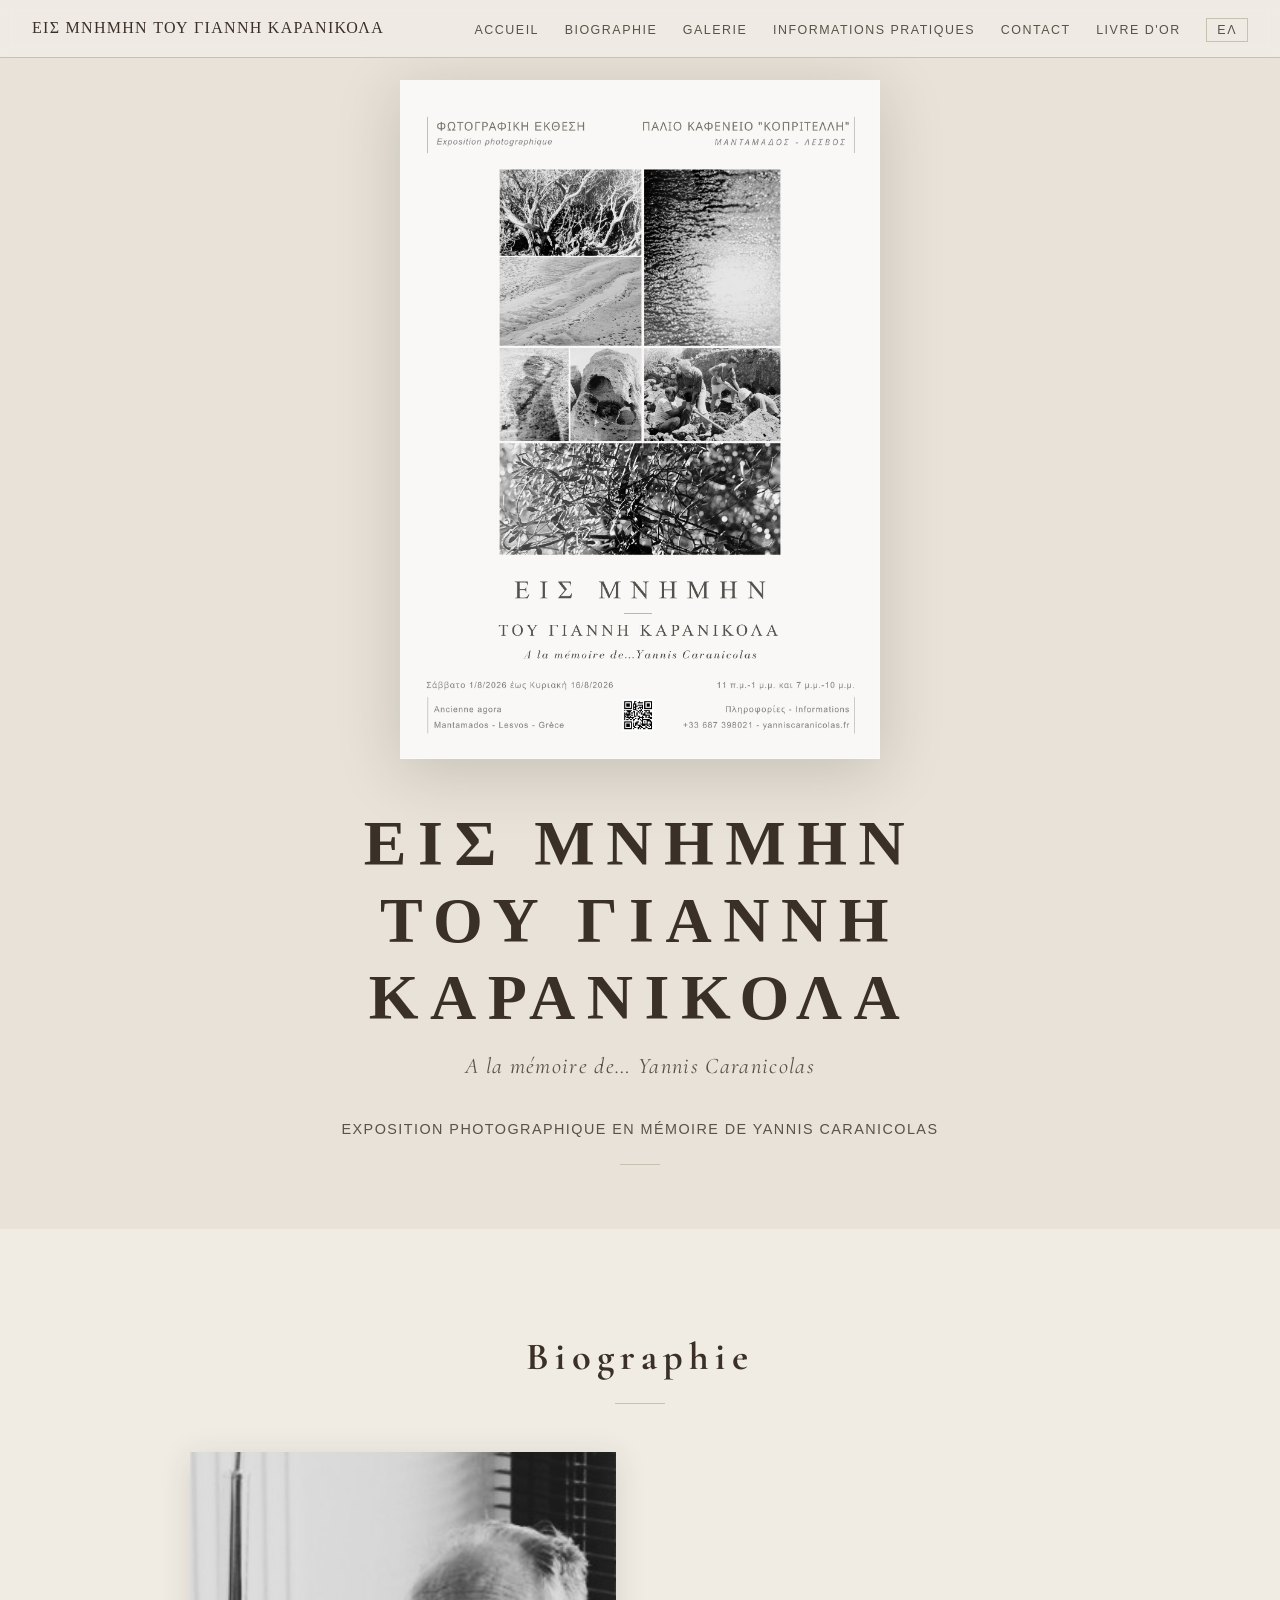
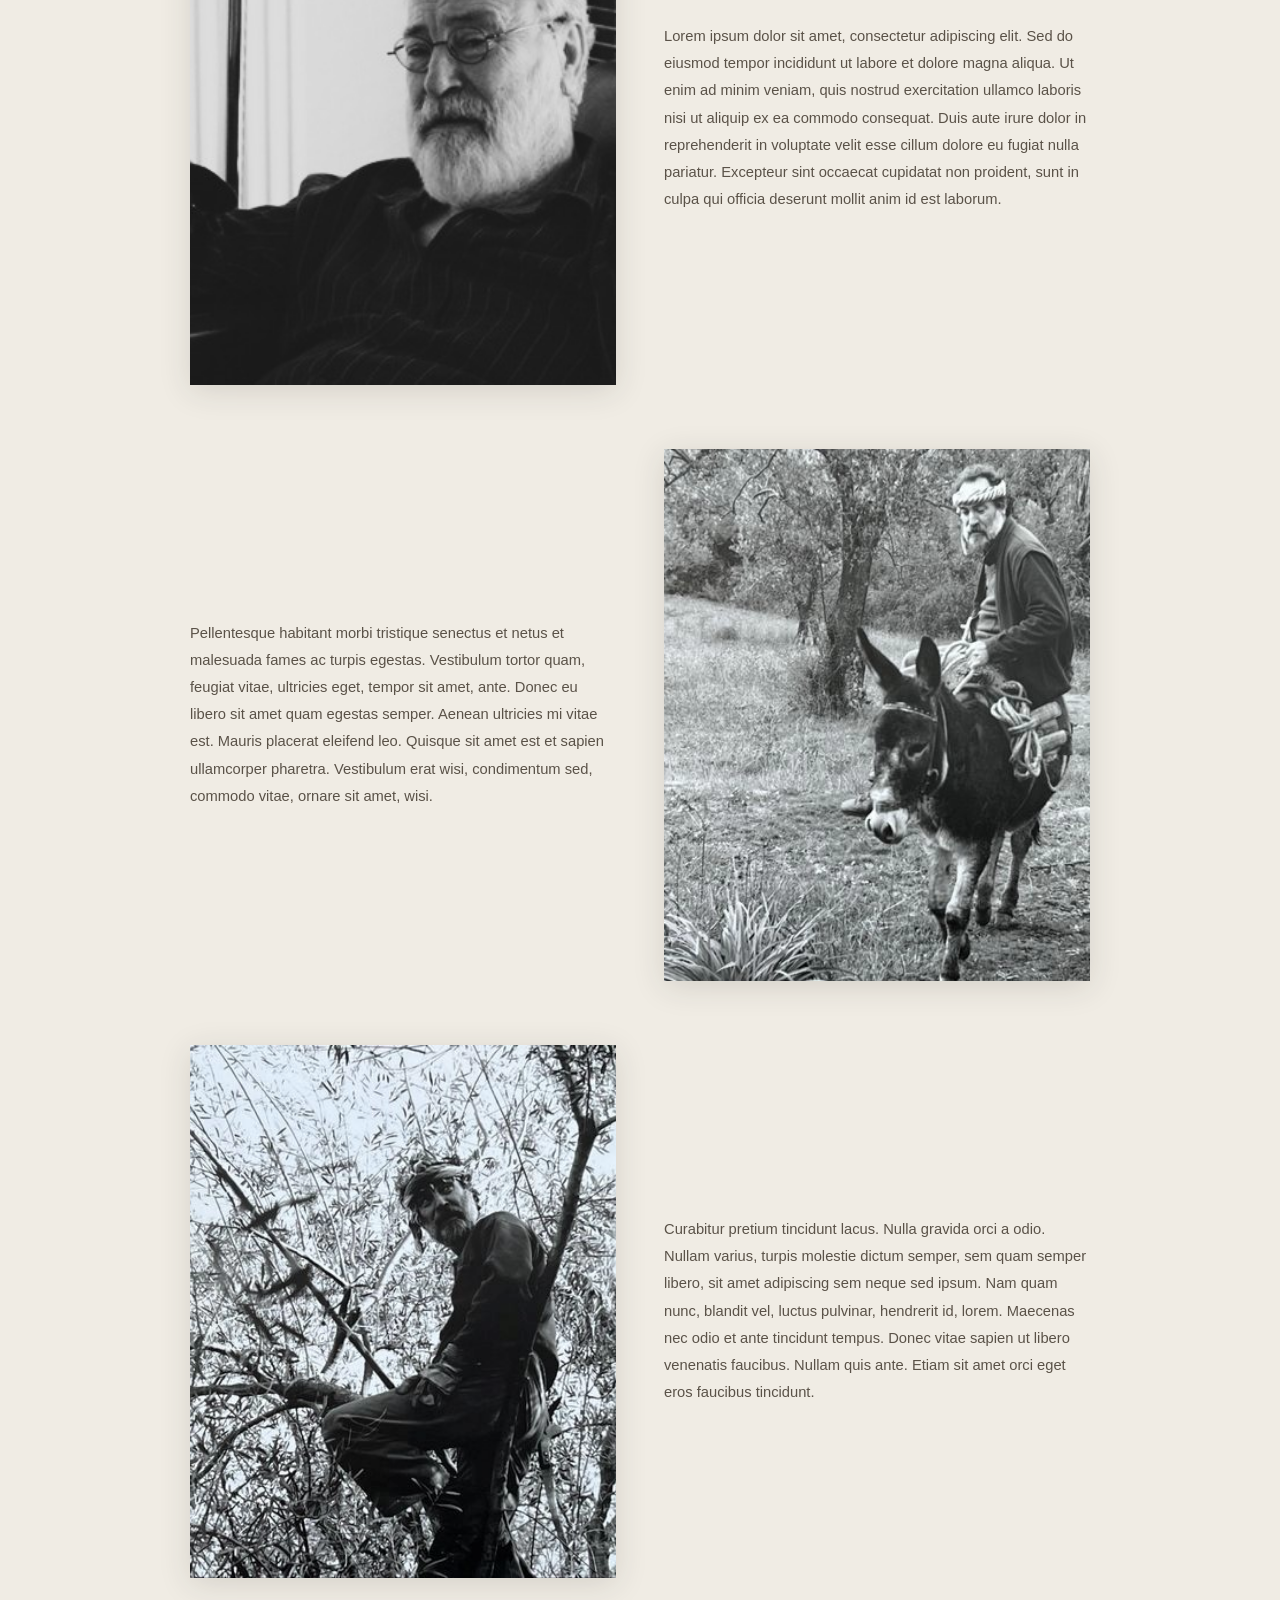
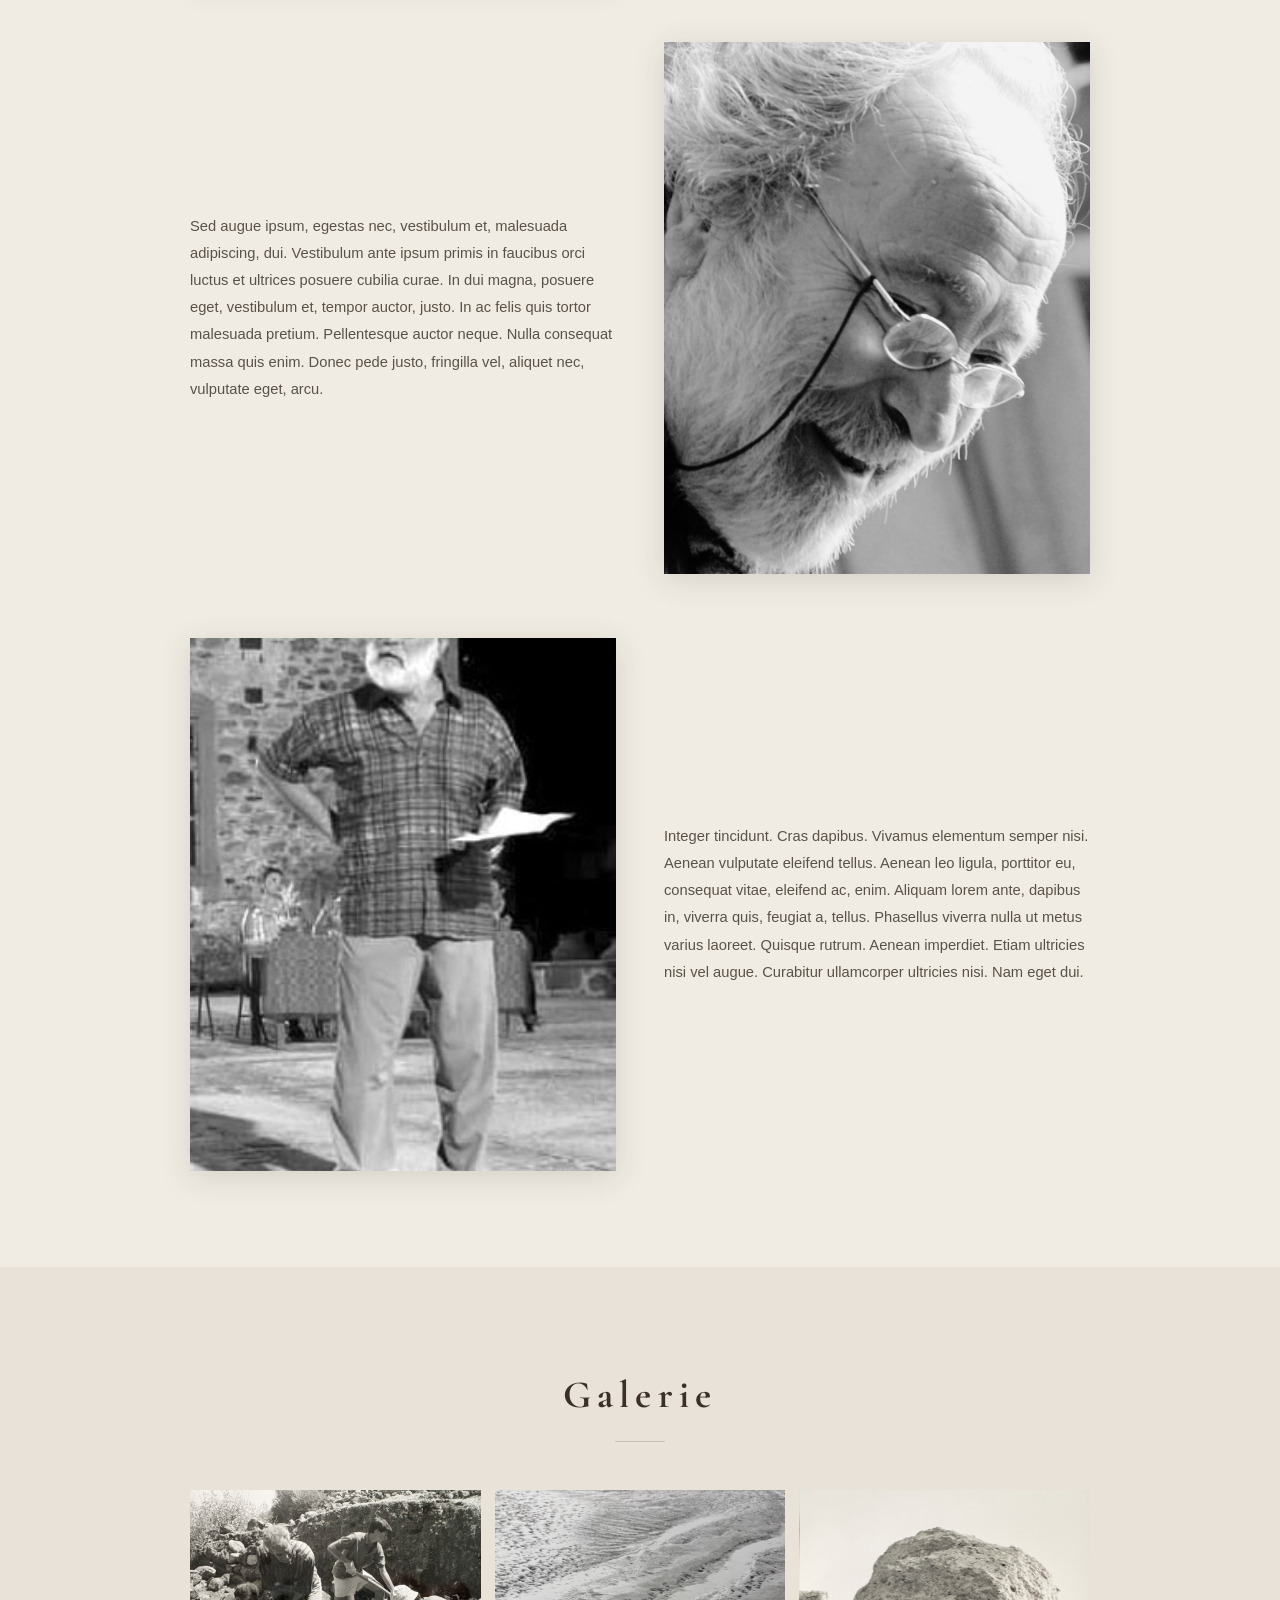
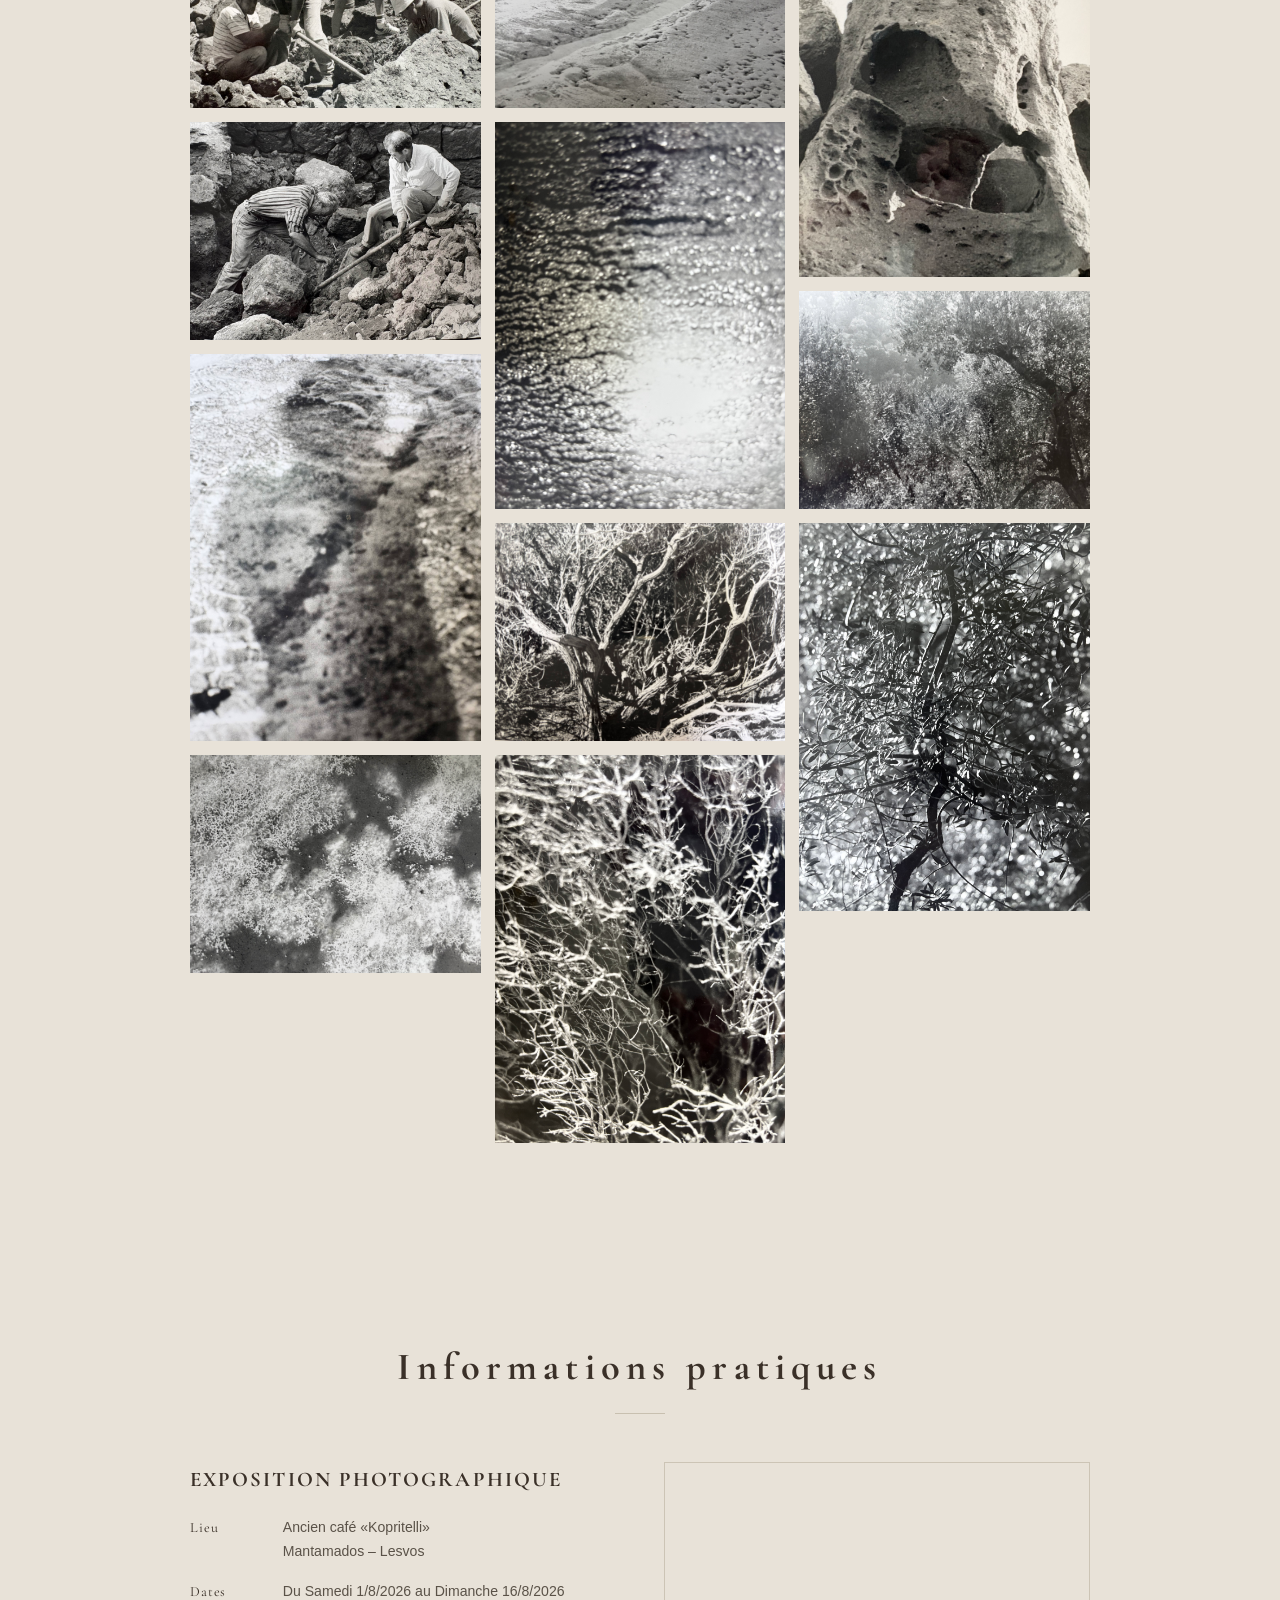
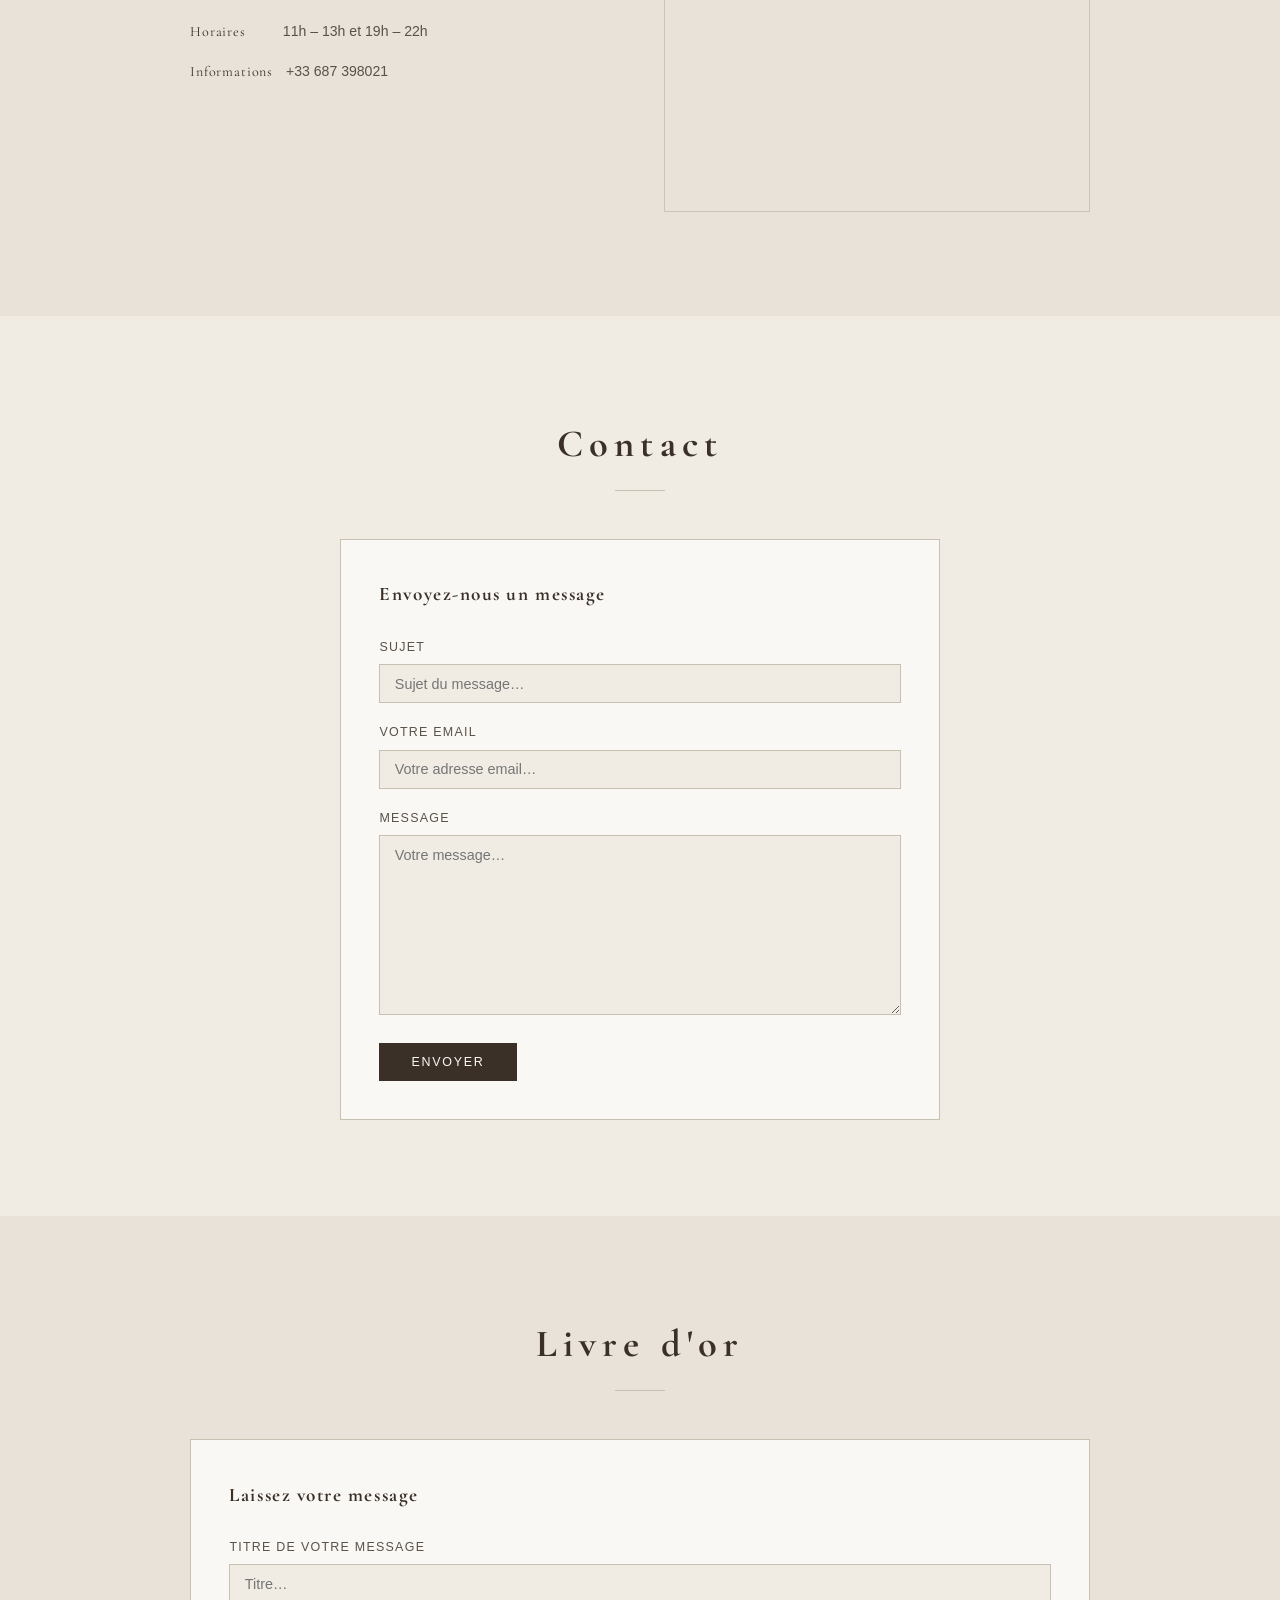
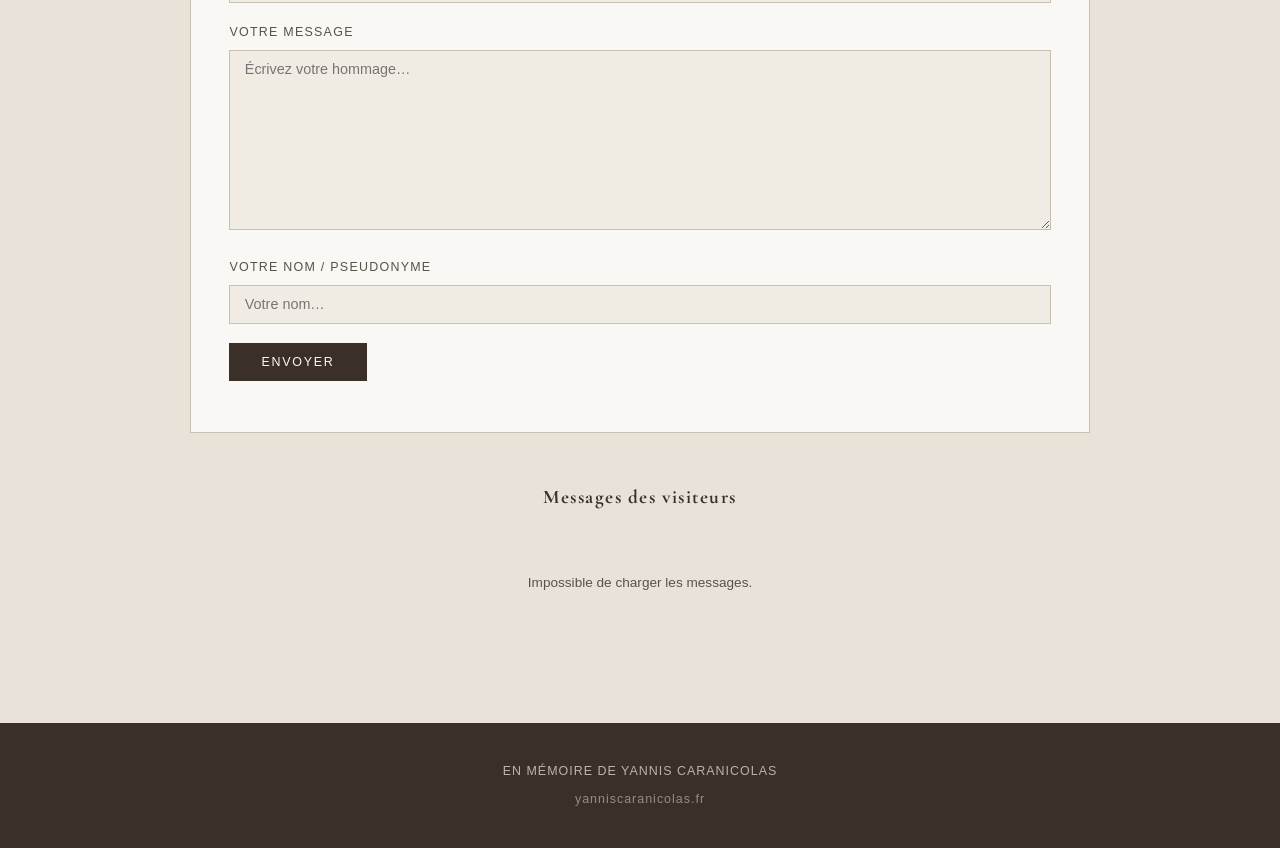
==== commit 7e0b40a7: "Update fr.html" ====
--- a/fr.html
+++ b/fr.html
@@ -759,7 +759,7 @@
           </div>
           <div class="expo-map">
             <iframe
-              src="https://maps.google.com/maps?q=39.31059244805713,26.33576123523839&z=15&output=embed"
+              src="https://maps.google.com/maps?q=39.31059244805713,26.33576123523839&z=17&output=embed"
               allowfullscreen
               loading="lazy"
               title="Carte de l'exposition"
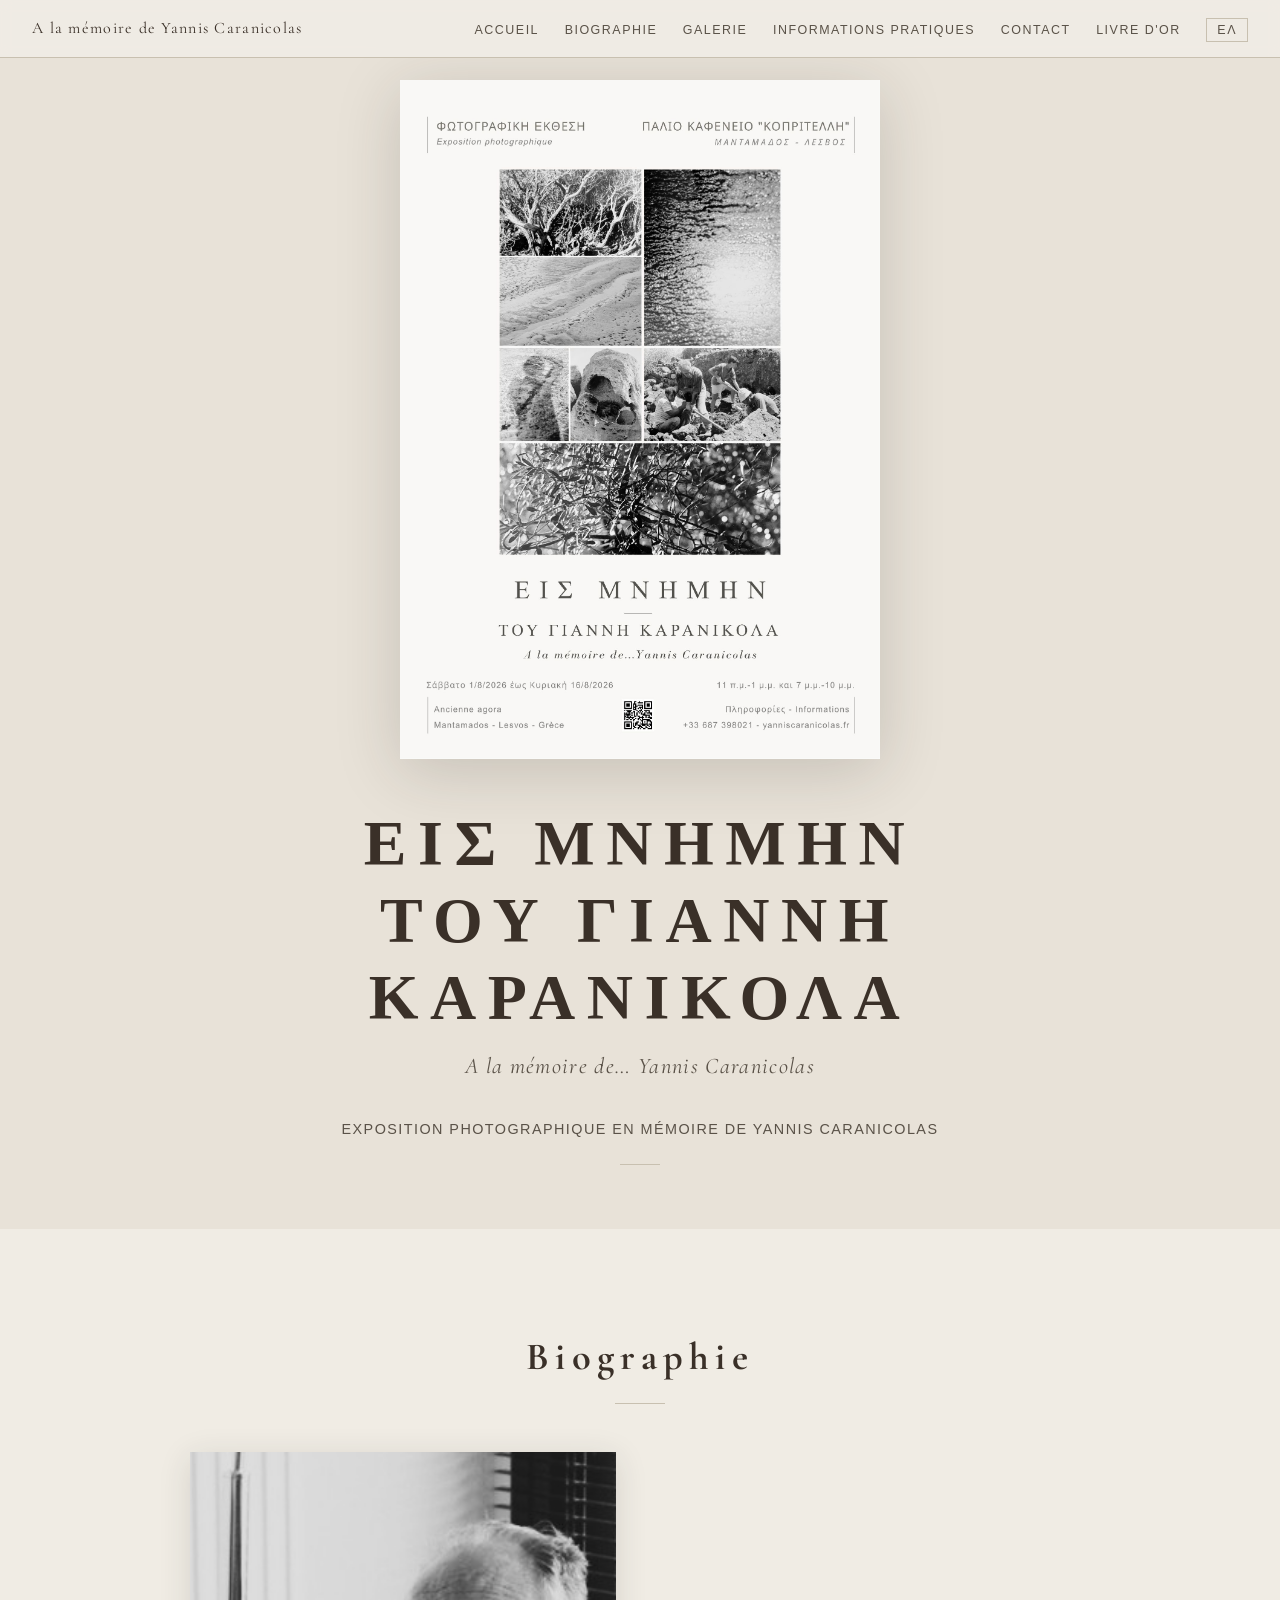
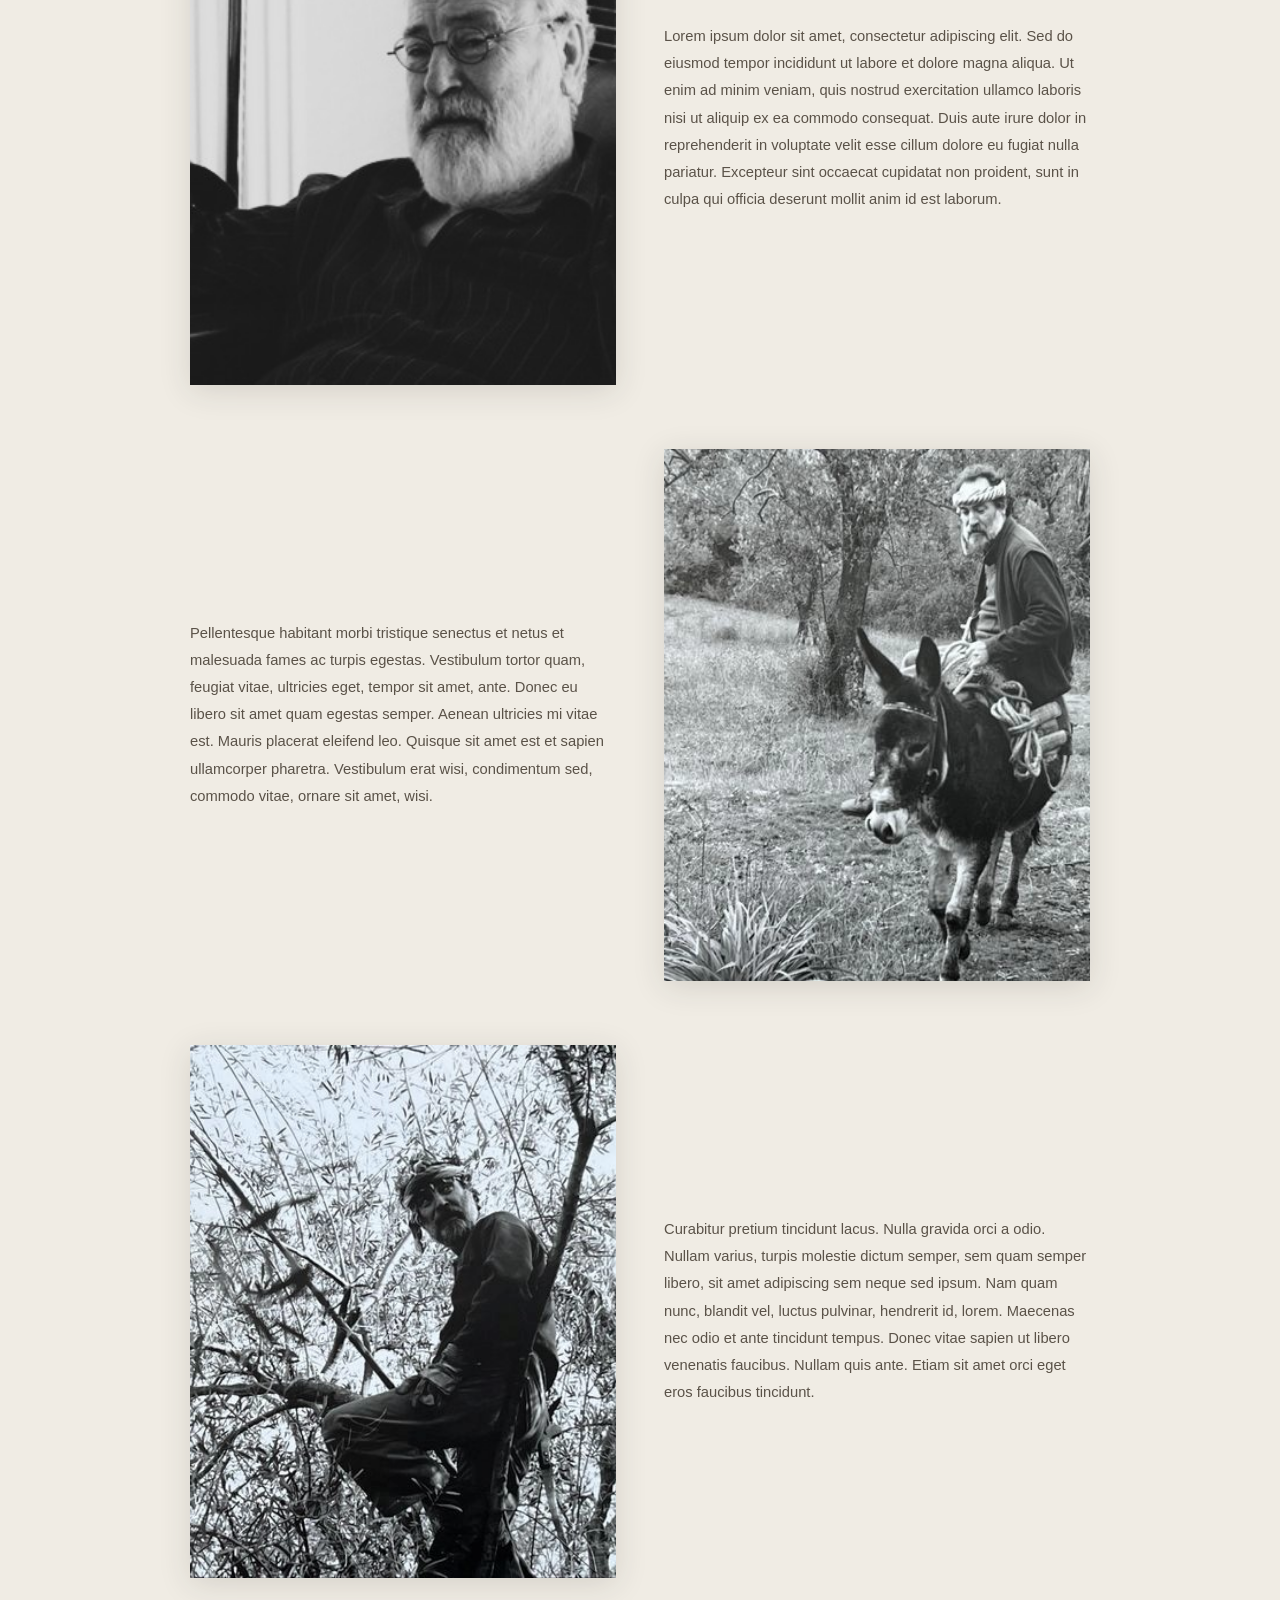
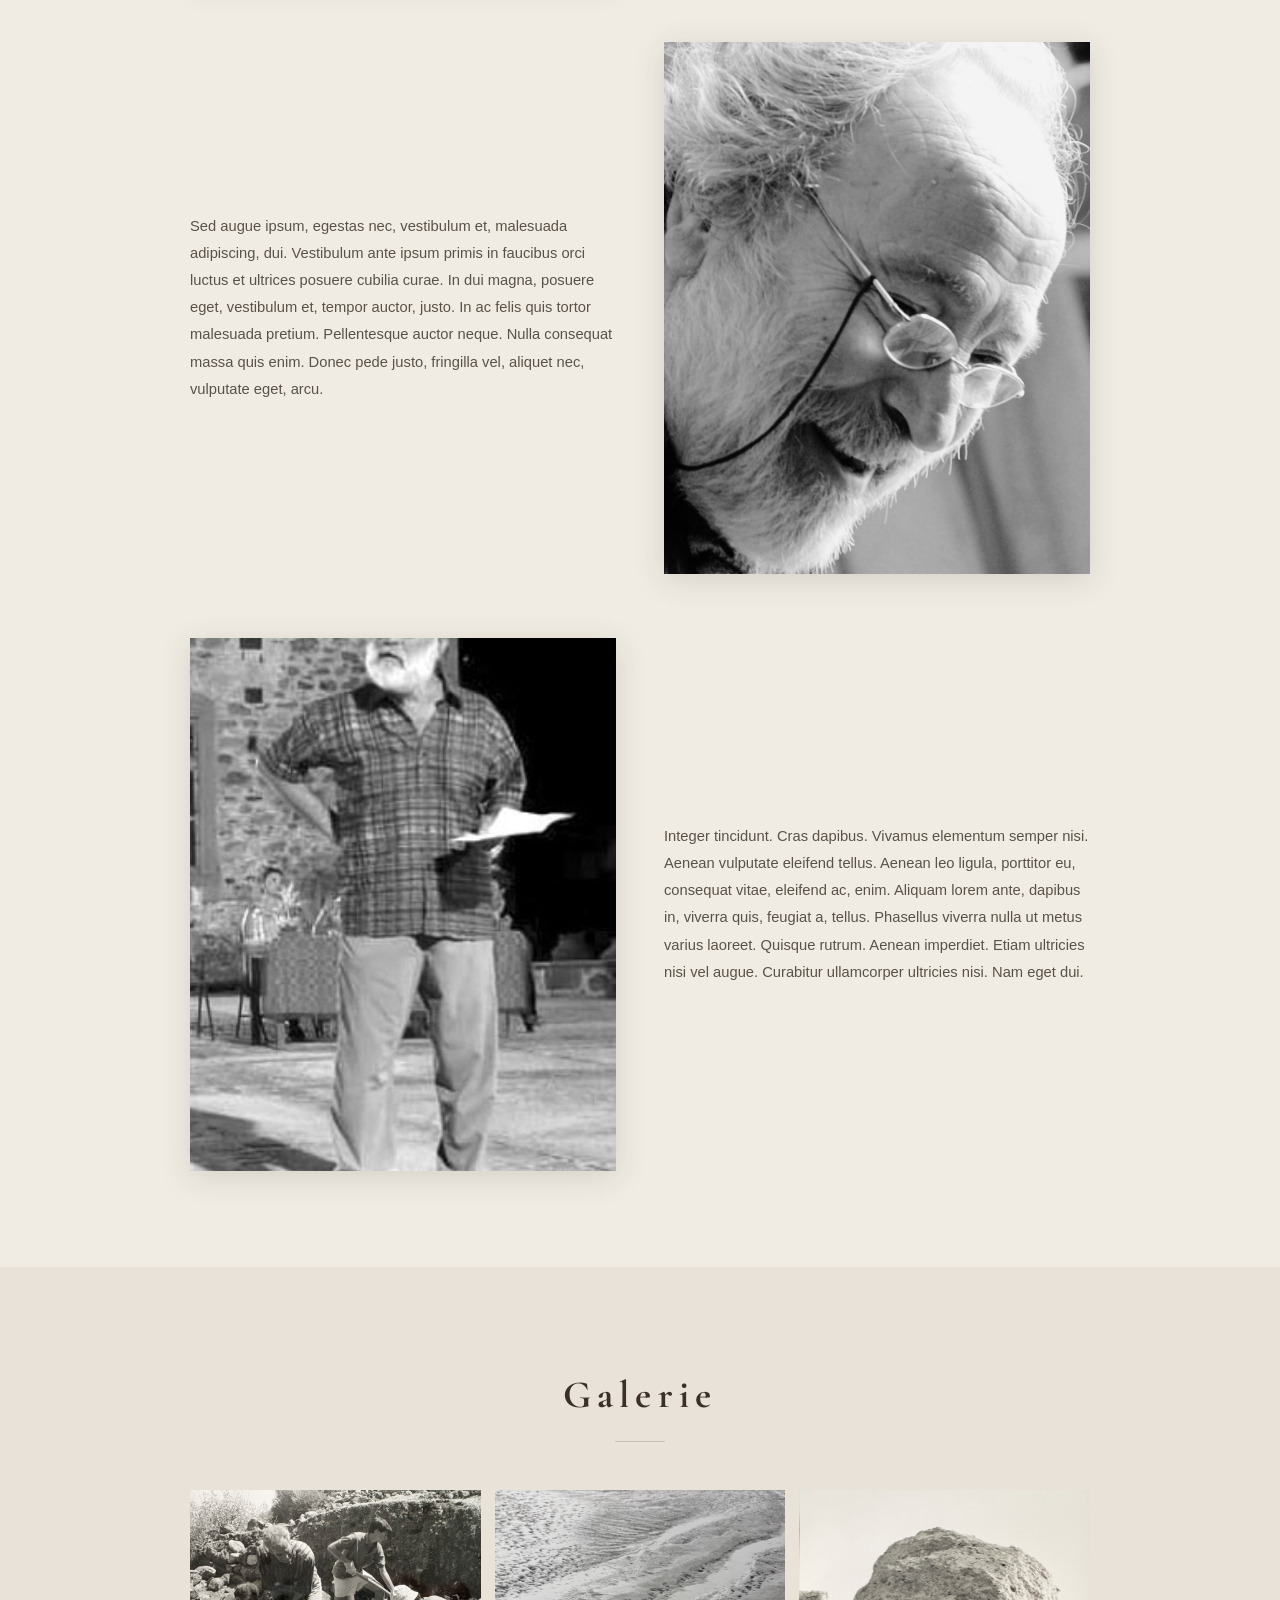
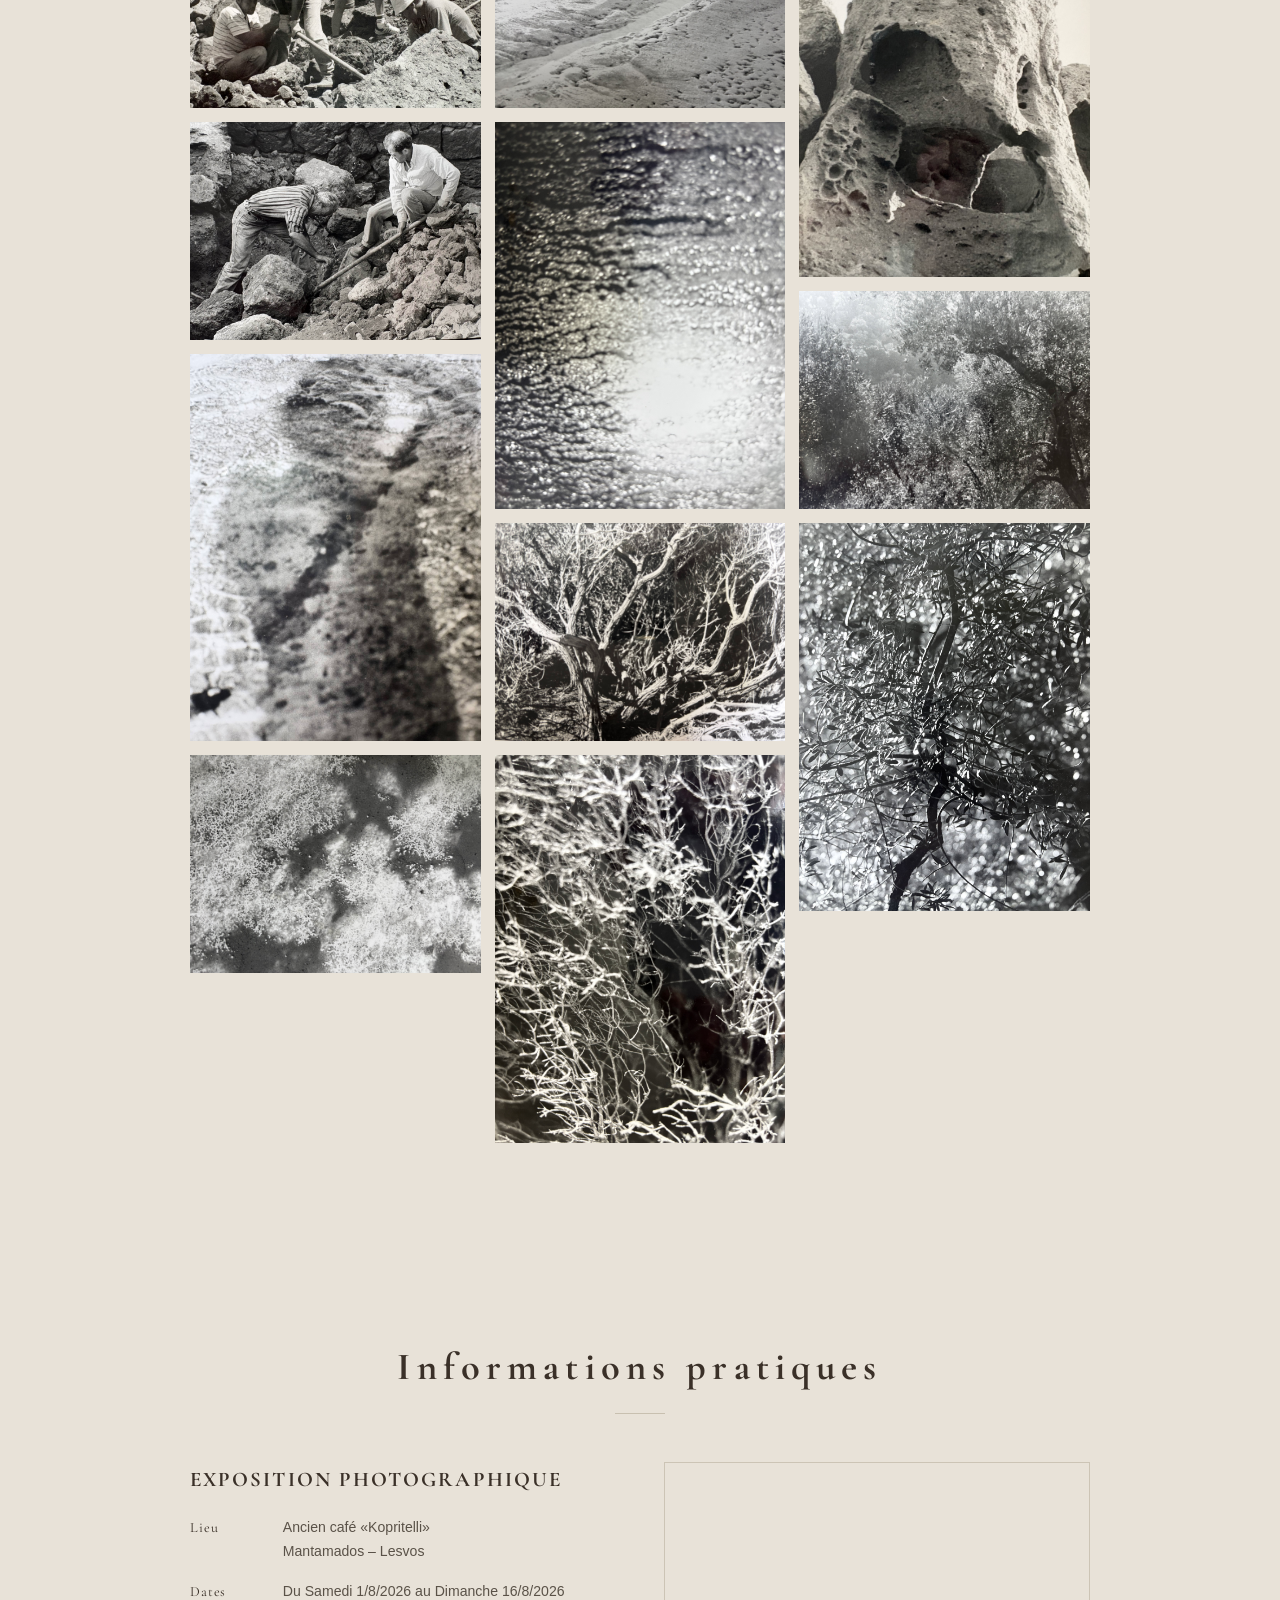
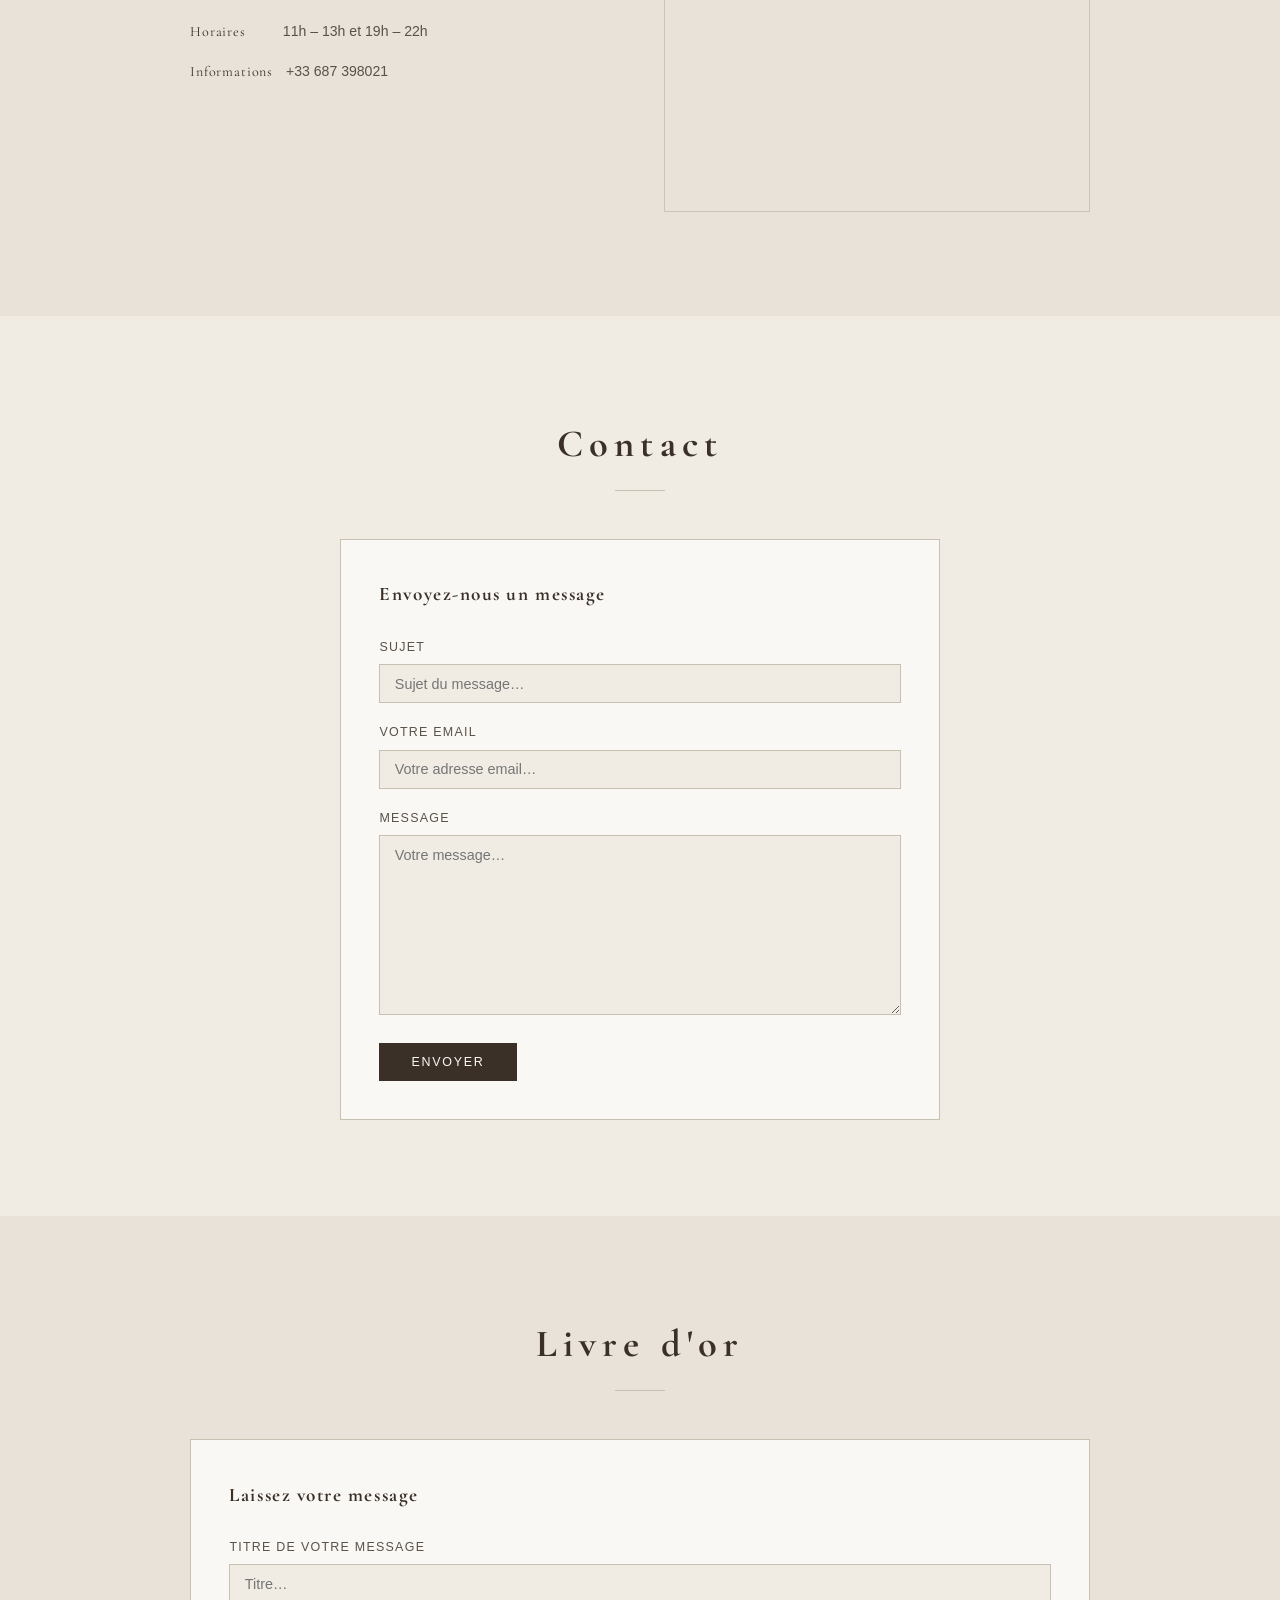
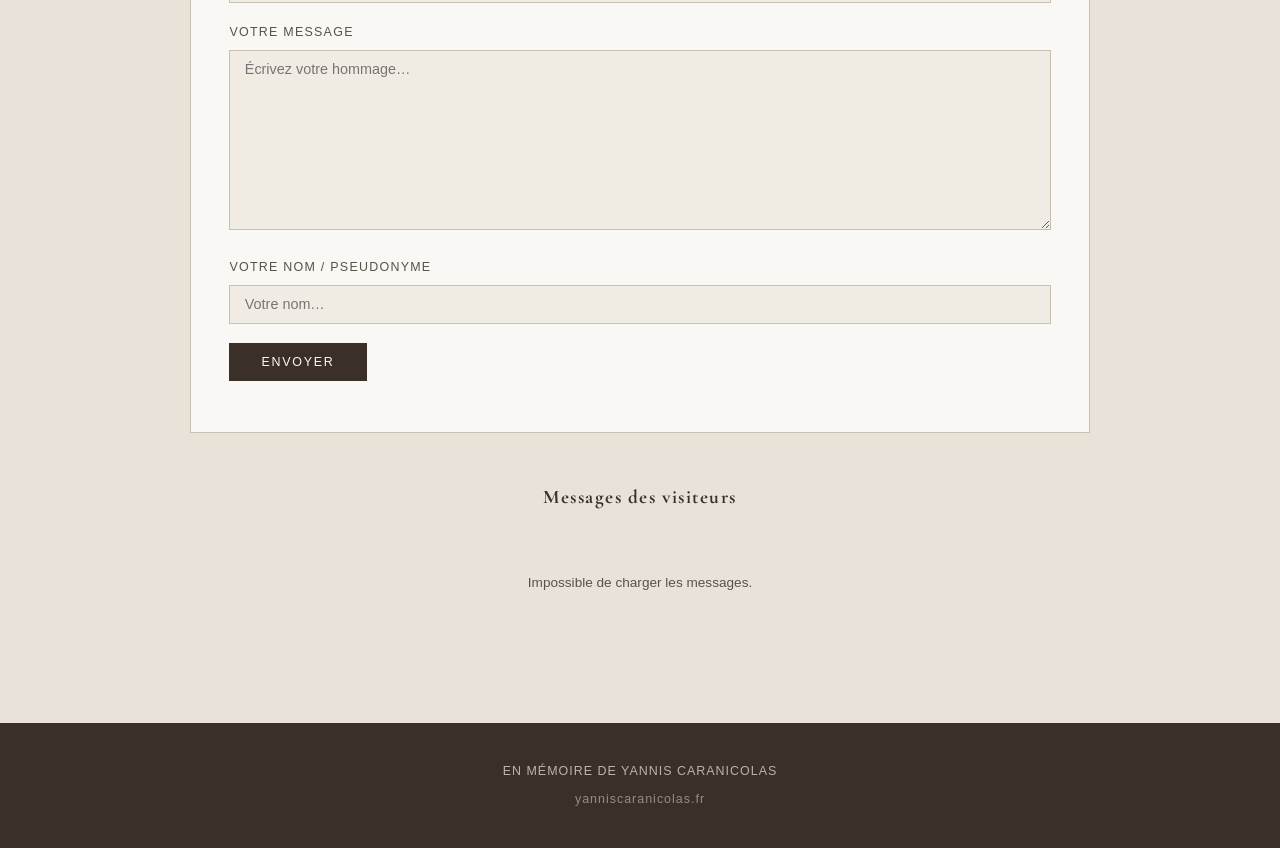
==== commit 09539315: "nouveau titre en français" ====
--- a/fr.html
+++ b/fr.html
@@ -1,1085 +1,1085 @@
-<!doctype html>
-<html lang="fr">
-  <head>
-    <meta charset="UTF-8" />
-    <meta name="viewport" content="width=device-width, initial-scale=1.0" />
-    <title>En Mémoire de Yannis Caranicolas</title>
-    <link rel="icon" type="image/jpeg" href="images/favicon.jpg" />
-    <link
-      href="https://fonts.googleapis.com/css2?family=IM+Fell+English:ital@0;1&family=Cormorant+Garamond:ital,wght@0,300;0,400;0,500;1,300;1,400&display=swap"
-      rel="stylesheet"
-    />
-    <style>
-      /* ─── CSS VARIABLES ─────────────────────────────────────────── */
-      :root {
-        --bg: #f0ece4;
-        --bg-card: #e8e2d8;
-        --text: #2c2820;
-        --text-soft: #5a5248;
-        --accent: #3a3028;
-        --border: #c8c0b0;
-        --white: #faf8f4;
-        --font-title: "IM Fell English", "Cormorant Garamond", Georgia, serif;
-        --font-body: Arial, Helvetica, sans-serif;
-      }
-
-      /* ─── RESET & BASE ──────────────────────────────────────────── */
-      *,
-      *::before,
-      *::after {
-        box-sizing: border-box;
-        margin: 0;
-        padding: 0;
-      }
-      html {
-        scroll-behavior: smooth;
-      }
-      body {
-        background-color: var(--bg);
-        color: var(--text);
-        font-family: var(--font-body);
-        font-size: 16px;
-        line-height: 1.7;
-      }
-      img {
-        display: block;
-        max-width: 100%;
-      }
-      a {
-        color: inherit;
-        text-decoration: none;
-      }
-
-      /* ─── NAVIGATION ────────────────────────────────────────────── */
-      nav {
-        position: fixed;
-        top: 0;
-        left: 0;
-        right: 0;
-        z-index: 1000;
-        background: rgba(240, 236, 228, 0.96);
-        backdrop-filter: blur(6px);
-        border-bottom: 1px solid var(--border);
-        padding: 0 2rem;
-        height: 58px;
-        display: flex;
-        align-items: center;
-        justify-content: space-between;
-      }
-      .nav-logo {
-        font-family: var(--font-title);
-        font-size: 1rem;
-        letter-spacing: 0.08em;
-        color: var(--accent);
-        white-space: nowrap;
-      }
-      .nav-links {
-        display: flex;
-        align-items: center;
-        gap: 1.6rem;
-        list-style: none;
-      }
-      .nav-links a {
-        font-family: var(--font-body);
-        font-size: 0.78rem;
-        letter-spacing: 0.12em;
-        text-transform: uppercase;
-        color: var(--text-soft);
-        transition: color 0.2s;
-      }
-      .nav-links a:hover {
-        color: var(--accent);
-      }
-      .lang-switch {
-        font-family: var(--font-body);
-        font-size: 0.72rem;
-        letter-spacing: 0.14em;
-        text-transform: uppercase;
-        border: 1px solid var(--border);
-        padding: 4px 10px;
-        color: var(--text-soft);
-        transition: all 0.2s;
-      }
-      .lang-switch:hover {
-        background: var(--accent);
-        color: var(--white);
-        border-color: var(--accent);
-      }
-      .hamburger {
-        display: none;
-        flex-direction: column;
-        gap: 5px;
-        cursor: pointer;
-        padding: 4px;
-      }
-      .hamburger span {
-        display: block;
-        width: 22px;
-        height: 1.5px;
-        background: var(--text);
-        transition: all 0.3s;
-      }
-
-      /* ─── HERO ──────────────────────────────────────────────────── */
-      #accueil {
-        min-height: 100vh;
-        display: flex;
-        flex-direction: column;
-        align-items: center;
-        justify-content: center;
-        text-align: center;
-        padding: 80px 2rem 4rem;
-        position: relative;
-        overflow: hidden;
-      }
-      .hero-poster {
-        width: min(480px, 88vw);
-        margin: 0 auto 3rem;
-        box-shadow: 0 12px 60px rgba(44, 40, 32, 0.18);
-        opacity: 0;
-        transform: translateY(24px);
-        animation: fadeUp 1.2s ease forwards 0.3s;
-      }
-      .hero-poster img {
-        width: 100%;
-      }
-      .hero-title {
-        font-family: var(--font-title);
-        font-size: clamp(2.2rem, 6vw, 4rem);
-        letter-spacing: 0.18em;
-        line-height: 1.2;
-        color: var(--accent);
-        opacity: 0;
-        animation: fadeUp 1s ease forwards 0.7s;
-      }
-      .hero-subtitle {
-        font-family: var(--font-title);
-        font-style: italic;
-        font-size: clamp(1rem, 2.5vw, 1.4rem);
-        color: var(--text-soft);
-        margin-top: 0.6rem;
-        letter-spacing: 0.06em;
-        opacity: 0;
-        animation: fadeUp 1s ease forwards 1s;
-      }
-      .hero-tagline {
-        font-family: var(--font-body);
-        font-size: 0.9rem;
-        letter-spacing: 0.1em;
-        color: var(--text-soft);
-        margin-top: 2rem;
-        text-transform: uppercase;
-        opacity: 0;
-        animation: fadeUp 1s ease forwards 1.3s;
-      }
-      .hero-divider {
-        width: 40px;
-        height: 1px;
-        background: var(--border);
-        margin: 1.4rem auto 0;
-        opacity: 0;
-        animation: fadeUp 1s ease forwards 1.5s;
-      }
-      @keyframes fadeUp {
-        to {
-          opacity: 1;
-          transform: translateY(0);
-        }
-      }
-
-      /* ─── SECTION BASE ──────────────────────────────────────────── */
-      section {
-        padding: 6rem 2rem;
-      }
-      .section-inner {
-        max-width: 900px;
-        margin: 0 auto;
-      }
-      .section-title {
-        font-family: var(--font-title);
-        font-size: clamp(1.6rem, 4vw, 2.4rem);
-        letter-spacing: 0.16em;
-        color: var(--accent);
-        text-align: center;
-        margin-bottom: 0.5rem;
-      }
-      .section-rule {
-        width: 50px;
-        height: 1px;
-        background: var(--border);
-        margin: 0.8rem auto 3rem;
-      }
-      section:nth-child(even) {
-        background: var(--bg-card);
-      }
-
-      /* ─── BIOGRAPHY ─────────────────────────────────────────────── */
-      .bio-block {
-        display: grid;
-        grid-template-columns: 1fr 1fr;
-        gap: 3rem;
-        align-items: center;
-        margin-bottom: 4rem;
-      }
-      .bio-block:last-child {
-        margin-bottom: 0;
-      }
-      .bio-block.reverse {
-        direction: rtl;
-      }
-      .bio-block.reverse > * {
-        direction: ltr;
-      }
-      .bio-photo img {
-        width: 100%;
-        aspect-ratio: 4/5;
-        object-fit: cover;
-        filter: grayscale(20%);
-        box-shadow: 0 6px 30px rgba(44, 40, 32, 0.14);
-      }
-      .bio-text {
-        font-size: 0.92rem;
-        color: var(--text-soft);
-        line-height: 1.85;
-      }
-
-      /* ─── GALLERY ───────────────────────────────────────────────── */
-      .masonry {
-        columns: 3;
-        column-gap: 14px;
-      }
-      .masonry-item {
-        break-inside: avoid;
-        margin-bottom: 14px;
-        cursor: pointer;
-        overflow: hidden;
-      }
-      .masonry-item img {
-        width: 100%;
-        display: block;
-        transition:
-          transform 0.4s ease,
-          filter 0.4s ease;
-        filter: grayscale(10%);
-      }
-      .masonry-item:hover img {
-        transform: scale(1.03);
-        filter: grayscale(0%);
-      }
-
-      /* lightbox */
-      .lightbox {
-        display: none;
-        position: fixed;
-        inset: 0;
-        z-index: 2000;
-        background: rgba(30, 26, 20, 0.92);
-        align-items: center;
-        justify-content: center;
-        padding: 2rem;
-      }
-      .lightbox.open {
-        display: flex;
-      }
-      .lightbox img {
-        max-width: 90vw;
-        max-height: 88vh;
-        object-fit: contain;
-        box-shadow: 0 0 60px rgba(0, 0, 0, 0.5);
-      }
-      .lightbox-close {
-        position: fixed;
-        top: 1.2rem;
-        right: 1.4rem;
-        font-size: 2rem;
-        color: #e0d8cc;
-        cursor: pointer;
-        line-height: 1;
-        background: none;
-        border: none;
-      }
-      .lightbox-prev,
-      .lightbox-next {
-        position: fixed;
-        top: 50%;
-        transform: translateY(-50%);
-        font-size: 2rem;
-        color: #e0d8cc;
-        cursor: pointer;
-        background: none;
-        border: none;
-        padding: 0 1rem;
-      }
-      .lightbox-prev {
-        left: 0.5rem;
-      }
-      .lightbox-next {
-        right: 0.5rem;
-      }
-
-      /* ─── EXPOSITION ────────────────────────────────────────────── */
-      .expo-grid {
-        display: grid;
-        grid-template-columns: 1fr 1fr;
-        gap: 3rem;
-        align-items: start;
-      }
-      .expo-info h3 {
-        font-family: var(--font-title);
-        font-size: 1.3rem;
-        letter-spacing: 0.1em;
-        color: var(--accent);
-        margin-bottom: 1.2rem;
-      }
-      .expo-detail {
-        display: flex;
-        gap: 0.8rem;
-        margin-bottom: 1rem;
-        font-size: 0.88rem;
-        color: var(--text-soft);
-        align-items: flex-start;
-      }
-      .expo-detail .label {
-        font-family: var(--font-title);
-        letter-spacing: 0.06em;
-        color: var(--accent);
-        min-width: 80px;
-        flex-shrink: 0;
-      }
-      .expo-map iframe {
-        width: 100%;
-        height: 350px;
-        border: 1px solid var(--border);
-        filter: grayscale(30%) sepia(10%);
-      }
-
-      /* ─── LIVRE D'OR ─────────────────────────────────────────────── */
-      .guestbook-form {
-        background: var(--white);
-        border: 1px solid var(--border);
-        padding: 2.4rem;
-        margin-bottom: 3rem;
-      }
-      .guestbook-form h3 {
-        font-family: var(--font-title);
-        font-size: 1.2rem;
-        letter-spacing: 0.08em;
-        color: var(--accent);
-        margin-bottom: 1.6rem;
-      }
-      .form-group {
-        margin-bottom: 1.2rem;
-      }
-      .form-group label {
-        display: block;
-        font-size: 0.78rem;
-        letter-spacing: 0.1em;
-        text-transform: uppercase;
-        color: var(--text-soft);
-        margin-bottom: 0.4rem;
-      }
-      .form-group input,
-      .form-group textarea {
-        width: 100%;
-        background: var(--bg);
-        border: 1px solid var(--border);
-        padding: 0.65rem 0.9rem;
-        font-family: var(--font-body);
-        font-size: 0.9rem;
-        color: var(--text);
-        outline: none;
-        transition: border-color 0.2s;
-        resize: vertical;
-      }
-      .form-group input:focus,
-      .form-group textarea:focus {
-        border-color: var(--accent);
-      }
-      .form-group textarea {
-        min-height: 180px;
-        max-height: 1120px;
-      }
-      .btn {
-        font-family: var(--font-body);
-        font-size: 0.78rem;
-        letter-spacing: 0.14em;
-        text-transform: uppercase;
-        background: var(--accent);
-        color: var(--white);
-        border: none;
-        padding: 0.75rem 2rem;
-        cursor: pointer;
-        transition: background 0.2s;
-      }
-      .btn:hover {
-        background: var(--text);
-      }
-      .form-notice {
-        font-size: 0.78rem;
-        color: var(--text-soft);
-        margin-top: 0.8rem;
-      }
-
-      /* Elegant guestbook display */
-      .guestbook-entries h3 {
-        font-family: var(--font-title);
-        font-size: 1.2rem;
-        letter-spacing: 0.08em;
-        color: var(--accent);
-        margin-bottom: 1.6rem;
-        text-align: center;
-      }
-      .entries-container {
-        display: flex;
-        flex-direction: column;
-        gap: 1.4rem;
-      }
-      .entry-card {
-        background: var(--white);
-        border-left: 3px solid var(--border);
-        padding: 1.4rem 1.6rem;
-      }
-      .entry-card .entry-title {
-        font-family: var(--font-title);
-        font-size: 1rem;
-        letter-spacing: 0.06em;
-        color: var(--accent);
-        margin-bottom: 0.5rem;
-      }
-      .entry-card .entry-body {
-        font-size: 0.88rem;
-        color: var(--text-soft);
-        line-height: 1.75;
-        margin-bottom: 0.8rem;
-      }
-      .entry-card .entry-author {
-        font-size: 0.75rem;
-        letter-spacing: 0.1em;
-        text-transform: uppercase;
-        color: var(--border);
-      }
-      #entries-loading {
-        text-align: center;
-        font-size: 0.85rem;
-        color: var(--text-soft);
-        padding: 2rem 0;
-      }
-
-      /* ─── CONTACT ───────────────────────────────────────────────── */
-      .contact-form {
-        background: var(--white);
-        border: 1px solid var(--border);
-        padding: 2.4rem;
-        max-width: 600px;
-        margin: 0 auto;
-      }
-      .contact-form h3 {
-        font-family: var(--font-title);
-        font-size: 1.2rem;
-        letter-spacing: 0.08em;
-        color: var(--accent);
-        margin-bottom: 1.6rem;
-      }
-      #contact-success {
-        display: none;
-        background: var(--bg-card);
-        border: 1px solid var(--border);
-        padding: 1rem 1.4rem;
-        font-size: 0.88rem;
-        color: var(--text-soft);
-        margin-top: 1rem;
-        text-align: center;
-      }
-
-      /* ─── FOOTER ─────────────────────────────────────────────────── */
-      footer {
-        background: var(--accent);
-        color: rgba(240, 236, 228, 0.7);
-        text-align: center;
-        padding: 2.4rem 2rem;
-        font-size: 0.78rem;
-        letter-spacing: 0.08em;
-      }
-      footer span {
-        color: rgba(240, 236, 228, 0.5);
-      }
-
-      /* ─── RESPONSIVE ─────────────────────────────────────────────── */
-      @media (max-width: 820px) {
-        .nav-links {
-          display: none;
-          flex-direction: column;
-          position: fixed;
-          top: 58px;
-          left: 0;
-          right: 0;
-          background: var(--bg);
-          border-bottom: 1px solid var(--border);
-          padding: 1.4rem 2rem;
-          gap: 1rem;
-        }
-        .nav-links.open {
-          display: flex;
-        }
-        .hamburger {
-          display: flex;
-        }
-        .bio-block {
-          grid-template-columns: 1fr;
-        }
-        .bio-block.reverse {
-          direction: ltr;
-        }
-        .expo-grid {
-          grid-template-columns: 1fr;
-        }
-        .masonry {
-          columns: 2;
-        }
-      }
-      @media (max-width: 480px) {
-        .masonry {
-          columns: 1;
-        }
-        nav {
-          padding: 0 1rem;
-        }
-      }
-    </style>
-  </head>
-  <body>
-    <!-- ─── NAVIGATION ─── -->
-    <nav>
-      <div class="nav-logo">ΕΙΣ ΜΝΗΜΗΝ ΤΟΥ ΓΙΑΝΝΗ ΚΑΡΑΝΙΚΟΛΑ</div>
-      <ul class="nav-links" id="navLinks">
-        <li><a href="#accueil">Accueil</a></li>
-        <li><a href="#biographie">Biographie</a></li>
-        <li><a href="#galerie">Galerie</a></li>
-        <li><a href="#exposition">Informations pratiques</a></li>
-        <li><a href="#contact">Contact</a></li>
-        <li><a href="#livre-dor">Livre d'or</a></li>
-        <li><a class="lang-switch" href="index.html">ΕΛ</a></li>
-      </ul>
-      <div class="hamburger" id="hamburger" onclick="toggleMenu()">
-        <span></span><span></span><span></span>
-      </div>
-    </nav>
-
-    <!-- ─── HERO ─── -->
-    <section id="accueil">
-      <div class="section-inner" style="text-align: center">
-        <div class="hero-poster">
-          <img
-            src="images/affiche.jpg"
-            alt="Affiche de l'Exposition Yannis Caranicolas"
-          />
-        </div>
-        <h1 class="hero-title">ΕΙΣ ΜΝΗΜΗΝ<br />ΤΟΥ ΓΙΑΝΝΗ ΚΑΡΑΝΙΚΟΛΑ</h1>
-        <p class="hero-subtitle">A la mémoire de… Yannis Caranicolas</p>
-        <p class="hero-tagline">
-          Exposition photographique en mémoire de Yannis Caranicolas
-        </p>
-        <div class="hero-divider"></div>
-      </div>
-    </section>
-
-    <!-- ─── BIOGRAPHIE ─── -->
-    <section id="biographie">
-      <div class="section-inner">
-        <h2 class="section-title">Biographie</h2>
-        <div class="section-rule"></div>
-
-        <!-- Block 1 -->
-        <div class="bio-block">
-          <div class="bio-photo">
-            <img src="images/yannis1.jpg" alt="Yannis Caranicolas" />
-          </div>
-          <div class="bio-text">
-            <p>
-              Lorem ipsum dolor sit amet, consectetur adipiscing elit. Sed do
-              eiusmod tempor incididunt ut labore et dolore magna aliqua. Ut
-              enim ad minim veniam, quis nostrud exercitation ullamco laboris
-              nisi ut aliquip ex ea commodo consequat. Duis aute irure dolor in
-              reprehenderit in voluptate velit esse cillum dolore eu fugiat
-              nulla pariatur. Excepteur sint occaecat cupidatat non proident,
-              sunt in culpa qui officia deserunt mollit anim id est laborum.
-            </p>
-          </div>
-        </div>
-
-        <!-- Block 2 -->
-        <div class="bio-block reverse">
-          <div class="bio-photo">
-            <img src="images/yannis2.jpg" alt="Yannis Caranicolas" />
-          </div>
-          <div class="bio-text">
-            <p>
-              Pellentesque habitant morbi tristique senectus et netus et
-              malesuada fames ac turpis egestas. Vestibulum tortor quam, feugiat
-              vitae, ultricies eget, tempor sit amet, ante. Donec eu libero sit
-              amet quam egestas semper. Aenean ultricies mi vitae est. Mauris
-              placerat eleifend leo. Quisque sit amet est et sapien ullamcorper
-              pharetra. Vestibulum erat wisi, condimentum sed, commodo vitae,
-              ornare sit amet, wisi.
-            </p>
-          </div>
-        </div>
-
-        <!-- Block 3 -->
-        <div class="bio-block">
-          <div class="bio-photo">
-            <img src="images/yannis3.jpg" alt="Yannis Caranicolas" />
-          </div>
-          <div class="bio-text">
-            <p>
-              Curabitur pretium tincidunt lacus. Nulla gravida orci a odio.
-              Nullam varius, turpis molestie dictum semper, sem quam semper
-              libero, sit amet adipiscing sem neque sed ipsum. Nam quam nunc,
-              blandit vel, luctus pulvinar, hendrerit id, lorem. Maecenas nec
-              odio et ante tincidunt tempus. Donec vitae sapien ut libero
-              venenatis faucibus. Nullam quis ante. Etiam sit amet orci eget
-              eros faucibus tincidunt.
-            </p>
-          </div>
-        </div>
-
-        <!-- Block 4 -->
-        <div class="bio-block reverse">
-          <div class="bio-photo">
-            <img src="images/yannis4.jpg" alt="Yannis Caranicolas" />
-          </div>
-          <div class="bio-text">
-            <p>
-              Sed augue ipsum, egestas nec, vestibulum et, malesuada adipiscing,
-              dui. Vestibulum ante ipsum primis in faucibus orci luctus et
-              ultrices posuere cubilia curae. In dui magna, posuere eget,
-              vestibulum et, tempor auctor, justo. In ac felis quis tortor
-              malesuada pretium. Pellentesque auctor neque. Nulla consequat
-              massa quis enim. Donec pede justo, fringilla vel, aliquet nec,
-              vulputate eget, arcu.
-            </p>
-          </div>
-        </div>
-
-        <!-- Block 5 -->
-        <div class="bio-block">
-          <div class="bio-photo">
-            <img src="images/yannis5.jpg" alt="Yannis Caranicolas" />
-          </div>
-          <div class="bio-text">
-            <p>
-              Integer tincidunt. Cras dapibus. Vivamus elementum semper nisi.
-              Aenean vulputate eleifend tellus. Aenean leo ligula, porttitor eu,
-              consequat vitae, eleifend ac, enim. Aliquam lorem ante, dapibus
-              in, viverra quis, feugiat a, tellus. Phasellus viverra nulla ut
-              metus varius laoreet. Quisque rutrum. Aenean imperdiet. Etiam
-              ultricies nisi vel augue. Curabitur ullamcorper ultricies nisi.
-              Nam eget dui.
-            </p>
-          </div>
-        </div>
-      </div>
-    </section>
-
-    <!-- ─── GALLERY ─── -->
-    <section id="galerie">
-      <div class="section-inner">
-        <h2 class="section-title">Galerie</h2>
-        <div class="section-rule"></div>
-        <div class="masonry" id="gallery">
-          <div class="masonry-item" onclick="openLightbox(0)">
-            <img src="images/photo1.jpg" alt="Photo 1" />
-          </div>
-          <div class="masonry-item" onclick="openLightbox(1)">
-            <img src="images/photo2.jpg" alt="Photo 2" />
-          </div>
-          <div class="masonry-item" onclick="openLightbox(2)">
-            <img src="images/photo3.jpg" alt="Photo 3" />
-          </div>
-          <div class="masonry-item" onclick="openLightbox(3)">
-            <img src="images/photo4.jpg" alt="Photo 4" />
-          </div>
-          <div class="masonry-item" onclick="openLightbox(4)">
-            <img src="images/photo5.jpg" alt="Photo 5" />
-          </div>
-          <div class="masonry-item" onclick="openLightbox(5)">
-            <img src="images/photo6.jpg" alt="Photo 6" />
-          </div>
-          <div class="masonry-item" onclick="openLightbox(6)">
-            <img src="images/photo7.jpg" alt="Photo 7" />
-          </div>
-          <div class="masonry-item" onclick="openLightbox(7)">
-            <img src="images/photo8.jpg" alt="Photo 8" />
-          </div>
-          <div class="masonry-item" onclick="openLightbox(8)">
-            <img src="images/photo9.jpg" alt="Photo 9" />
-          </div>
-          <div class="masonry-item" onclick="openLightbox(9)">
-            <img src="images/photo10.jpg" alt="Photo 10" />
-          </div>
-          <div class="masonry-item" onclick="openLightbox(10)">
-            <img src="images/photo11.jpg" alt="Photo 11" />
-          </div>
-        </div>
-      </div>
-    </section>
-
-    <!-- Lightbox -->
-    <div class="lightbox" id="lightbox">
-      <button class="lightbox-close" onclick="closeLightbox()">&#215;</button>
-      <button class="lightbox-prev" onclick="shiftLightbox(-1)">&#8592;</button>
-      <img id="lightbox-img" src="" alt="" />
-      <button class="lightbox-next" onclick="shiftLightbox(1)">&#8594;</button>
-    </div>
-
-    <!-- ─── EXPOSITION ─── -->
-    <section id="exposition">
-      <div class="section-inner">
-        <h2 class="section-title">Informations pratiques</h2>
-        <div class="section-rule"></div>
-        <div class="expo-grid">
-          <div class="expo-info">
-            <h3>EXPOSITION PHOTOGRAPHIQUE</h3>
-            <div class="expo-detail">
-              <span class="label">Lieu</span>
-              <span>Ancien café «Kopritelli»<br />Mantamados – Lesvos</span>
-            </div>
-            <div class="expo-detail">
-              <span class="label">Dates</span>
-              <span>Du Samedi 1/8/2026 au Dimanche 16/8/2026</span>
-            </div>
-            <div class="expo-detail">
-              <span class="label">Horaires</span>
-              <span>11h – 13h et 19h – 22h</span>
-            </div>
-            <div class="expo-detail">
-              <span class="label">Informations</span>
-              <span>+33 687 398021</span>
-            </div>
-          </div>
-          <div class="expo-map">
-            <iframe
-              src="https://maps.google.com/maps?q=39.31059244805713,26.33576123523839&z=17&output=embed"
-              allowfullscreen
-              loading="lazy"
-              title="Carte de l'exposition"
-            >
-            </iframe>
-          </div>
-        </div>
-      </div>
-    </section>
-
-    <!-- ─── CONTACT ─── -->
-    <section id="contact">
-      <div class="section-inner">
-        <h2 class="section-title">Contact</h2>
-        <div class="section-rule"></div>
-        <div class="contact-form">
-          <h3>Envoyez-nous un message</h3>
-          <form id="contactForm" onsubmit="submitContact(event)">
-            <input
-              type="hidden"
-              name="access_key"
-              value="8e1ed833-5dc9-4ca9-8264-72c4b9e7bc71"
-            />
-            <input
-              type="hidden"
-              name="to"
-              value="dimitri.syritellis@gmail.com"
-            />
-            <div class="form-group">
-              <label>Sujet</label>
-              <input
-                type="text"
-                name="subject"
-                placeholder="Sujet du message…"
-                required
-              />
-            </div>
-            <div class="form-group">
-              <label>Votre email</label>
-              <input
-                type="email"
-                name="email"
-                placeholder="Votre adresse email…"
-                required
-              />
-            </div>
-            <div class="form-group">
-              <label>Message</label>
-              <textarea
-                name="message"
-                rows="6"
-                placeholder="Votre message…"
-                required
-              ></textarea>
-            </div>
-            <button type="submit" class="btn">Envoyer</button>
-            <div id="contact-success">
-              Votre message a bien été envoyé. Merci.
-            </div>
-          </form>
-        </div>
-      </div>
-    </section>
-
-    <!-- ─── LIVRE D'OR ─── -->
-    <section id="livre-dor">
-      <div class="section-inner">
-        <h2 class="section-title">Livre d'or</h2>
-        <div class="section-rule"></div>
-
-        <!-- Form -->
-        <div class="guestbook-form">
-          <h3>Laissez votre message</h3>
-          <form id="guestbookForm" onsubmit="submitGuestbook(event)">
-            <div class="form-group">
-              <label>Titre de votre message</label>
-              <input
-                type="text"
-                id="gb-title"
-                name="entry.1242018161"
-                placeholder="Titre…"
-                required
-              />
-            </div>
-            <div class="form-group">
-              <label>Votre message</label>
-              <textarea
-                id="gb-message"
-                name="entry.1380133318"
-                placeholder="Écrivez votre hommage…"
-                required
-              ></textarea>
-            </div>
-            <div class="form-group">
-              <label>Votre Nom / Pseudonyme</label>
-              <input
-                type="text"
-                id="gb-name"
-                name="entry.2017289541"
-                placeholder="Votre nom…"
-                required
-              />
-            </div>
-            <button type="submit" class="btn">Envoyer</button>
-            <p class="form-notice" id="gb-notice"></p>
-          </form>
-        </div>
-
-        <!-- Entries display -->
-        <div class="guestbook-entries">
-          <h3>Messages des visiteurs</h3>
-          <div id="entries-loading">Chargement des messages…</div>
-          <div class="entries-container" id="entries-container"></div>
-        </div>
-      </div>
-    </section>
-
-    <!-- ─── FOOTER ─── -->
-    <footer>
-      <p>EN MÉMOIRE DE YANNIS CARANICOLAS</p>
-      <p style="margin-top: 0.4rem"><span>yanniscaranicolas.fr</span></p>
-    </footer>
-
-    <!-- ─── SCRIPTS ─── -->
-    <script>
-      /* --- Mobile menu --- */
-      function toggleMenu() {
-        document.getElementById("navLinks").classList.toggle("open");
-      }
-      document.querySelectorAll(".nav-links a").forEach((a) => {
-        a.addEventListener("click", () =>
-          document.getElementById("navLinks").classList.remove("open"),
-        );
-      });
-
-      /* --- Lightbox --- */
-      const photos = [
-        "images/photo1.jpg",
-        "images/photo2.jpg",
-        "images/photo3.jpg",
-        "images/photo4.jpg",
-        "images/photo5.jpg",
-        "images/photo6.jpg",
-        "images/photo7.jpg",
-        "images/photo8.jpg",
-        "images/photo9.jpg",
-        "images/photo10.jpg",
-        "images/photo11.jpg",
-      ];
-      let currentPhoto = 0;
-
-      function openLightbox(index) {
-        currentPhoto = index;
-        document.getElementById("lightbox-img").src = photos[index];
-        document.getElementById("lightbox").classList.add("open");
-        document.body.style.overflow = "hidden";
-      }
-      function closeLightbox() {
-        document.getElementById("lightbox").classList.remove("open");
-        document.body.style.overflow = "";
-      }
-      function shiftLightbox(dir) {
-        currentPhoto = (currentPhoto + dir + photos.length) % photos.length;
-        document.getElementById("lightbox-img").src = photos[currentPhoto];
-      }
-      document
-        .getElementById("lightbox")
-        .addEventListener("click", function (e) {
-          if (e.target === this) closeLightbox();
-        });
-      document.addEventListener("keydown", function (e) {
-        if (!document.getElementById("lightbox").classList.contains("open"))
-          return;
-        if (e.key === "Escape") closeLightbox();
-        if (e.key === "ArrowLeft") shiftLightbox(-1);
-        if (e.key === "ArrowRight") shiftLightbox(1);
-      });
-
-      /* --- Guestbook submit (Google Forms silent post) --- */
-      function submitGuestbook(e) {
-        e.preventDefault();
-        const FORM_URL =
-          "https://docs.google.com/forms/u/0/d/e/1FAIpQLScREqskCr9Wnc1fBtjUeUAq3dnwNhBeebTDhzw0Wyvm3O2xUg/formResponse";
-        const data = new FormData();
-        data.append(
-          "entry.1242018161",
-          document.getElementById("gb-title").value,
-        );
-        data.append(
-          "entry.1380133318",
-          document.getElementById("gb-message").value,
-        );
-        data.append(
-          "entry.2017289541",
-          document.getElementById("gb-name").value,
-        );
-
-        fetch(FORM_URL, { method: "POST", body: data, mode: "no-cors" })
-          .then(() => {
-            document.getElementById("gb-notice").textContent =
-              "Votre message a été soumis. Merci !";
-            document.getElementById("guestbookForm").reset();
-            setTimeout(loadEntries, 3000);
-          })
-          .catch(() => {
-            document.getElementById("gb-notice").textContent =
-              "Votre message a été soumis. Merci !";
-            document.getElementById("guestbookForm").reset();
-          });
-      }
-
-      /* --- Load entries from Google Sheets (published CSV) --- */
-      const SHEET_ID =
-        "2PACX-1vSEj0FkAos95lSWmRc2yDkAoet1JOBH15Hek1MRK5bzXHizMh_Wv7MD5AJ6mf_SCRvTouEK5vt0o0sz";
-
-      function loadEntries() {
-        const url = `https://docs.google.com/spreadsheets/d/e/${SHEET_ID}/pub?output=csv`;
-        fetch(url)
-          .then((r) => r.text())
-          .then((csv) => {
-            const rows = parseCSV(csv);
-            const container = document.getElementById("entries-container");
-            document.getElementById("entries-loading").style.display = "none";
-            container.innerHTML = "";
-            const entries = rows.slice(1).reverse();
-            if (entries.length === 0) {
-              container.innerHTML =
-                '<p style="text-align:center;color:var(--text-soft);font-size:.85rem;">Aucun message pour le moment.</p>';
-              return;
-            }
-            entries.forEach((row) => {
-              if (!row[0] && !row[1] && !row[2]) return;
-              const card = document.createElement("div");
-              card.className = "entry-card";
-              card.innerHTML = `
-            <div class="entry-title">${escapeHtml(row[1] || "")}</div>
-            <div class="entry-body">${escapeHtml(row[2] || "").replace(/\n/g, "<br>")}</div>
-            <div class="entry-author">— ${escapeHtml(row[3] || "Anonyme")}</div>
-          `;
-              container.appendChild(card);
-            });
-          })
-          .catch(() => {
-            document.getElementById("entries-loading").textContent =
-              "Impossible de charger les messages.";
-          });
-      }
-
-      function parseCSV(text) {
-        const lines = [];
-        let row = [""];
-        let inQuotes = false;
-
-        for (let i = 0; i < text.length; i++) {
-          const c = text[i];
-          const next = text[i + 1];
-
-          if (c === '"') {
-            if (inQuotes && next === '"') {
-              // Gère les guillemets doublés à l'intérieur d'un texte
-              row[row.length - 1] += '"';
-              i++;
-            } else {
-              // Alterne l'état d'ouverture/fermeture des guillemets
-              inQuotes = !inQuotes;
-            }
-          } else if (c === "," && !inQuotes) {
-            // Virgule hors guillemets = changement de colonne
-            row.push("");
-          } else if ((c === "\r" || c === "\n") && !inQuotes) {
-            // Saut de ligne hors guillemets = fin du message (nouvelle ligne Google Sheets)
-            if (c === "\r" && next === "\n") {
-              i++;
-            }
-            lines.push(row.map((cell) => cell.trim()));
-            row = [""];
-          } else {
-            // Ajoute le caractère à la cellule actuelle
-            row[row.length - 1] += c;
-          }
-        }
-        if (row.length > 1 || row[0] !== "") {
-          lines.push(row.map((cell) => cell.trim()));
-        }
-        return lines;
-      }
-
-      function escapeHtml(str) {
-        return str
-          .replace(/&/g, "&amp;")
-          .replace(/</g, "&lt;")
-          .replace(/>/g, "&gt;")
-          .replace(/"/g, "&quot;");
-      }
-
-      loadEntries();
-
-      /* --- Contact form (Web3Forms) --- */
-      function submitContact(e) {
-        e.preventDefault();
-        const form = document.getElementById("contactForm");
-        const data = new FormData(form);
-        fetch("https://api.web3forms.com/submit", {
-          method: "POST",
-          body: data,
-        })
-          .then((r) => r.json())
-          .then((res) => {
-            if (res.success) {
-              document.getElementById("contact-success").style.display =
-                "block";
-              form.reset();
-            }
-          })
-          .catch(() => {
-            document.getElementById("contact-success").textContent =
-              "Erreur d'envoi. Veuillez réessayer.";
-            document.getElementById("contact-success").style.display = "block";
-          });
-      }
-    </script>
-  </body>
-</html>
+<!doctype html>
+<html lang="fr">
+  <head>
+    <meta charset="UTF-8" />
+    <meta name="viewport" content="width=device-width, initial-scale=1.0" />
+    <title>En Mémoire de Yannis Caranicolas</title>
+    <link rel="icon" type="image/jpeg" href="images/favicon.jpg" />
+    <link
+      href="https://fonts.googleapis.com/css2?family=IM+Fell+English:ital@0;1&family=Cormorant+Garamond:ital,wght@0,300;0,400;0,500;1,300;1,400&display=swap"
+      rel="stylesheet"
+    />
+    <style>
+      /* ─── CSS VARIABLES ─────────────────────────────────────────── */
+      :root {
+        --bg: #f0ece4;
+        --bg-card: #e8e2d8;
+        --text: #2c2820;
+        --text-soft: #5a5248;
+        --accent: #3a3028;
+        --border: #c8c0b0;
+        --white: #faf8f4;
+        --font-title: "IM Fell English", "Cormorant Garamond", Georgia, serif;
+        --font-body: Arial, Helvetica, sans-serif;
+      }
+
+      /* ─── RESET & BASE ──────────────────────────────────────────── */
+      *,
+      *::before,
+      *::after {
+        box-sizing: border-box;
+        margin: 0;
+        padding: 0;
+      }
+      html {
+        scroll-behavior: smooth;
+      }
+      body {
+        background-color: var(--bg);
+        color: var(--text);
+        font-family: var(--font-body);
+        font-size: 16px;
+        line-height: 1.7;
+      }
+      img {
+        display: block;
+        max-width: 100%;
+      }
+      a {
+        color: inherit;
+        text-decoration: none;
+      }
+
+      /* ─── NAVIGATION ────────────────────────────────────────────── */
+      nav {
+        position: fixed;
+        top: 0;
+        left: 0;
+        right: 0;
+        z-index: 1000;
+        background: rgba(240, 236, 228, 0.96);
+        backdrop-filter: blur(6px);
+        border-bottom: 1px solid var(--border);
+        padding: 0 2rem;
+        height: 58px;
+        display: flex;
+        align-items: center;
+        justify-content: space-between;
+      }
+      .nav-logo {
+        font-family: var(--font-title);
+        font-size: 1rem;
+        letter-spacing: 0.08em;
+        color: var(--accent);
+        white-space: nowrap;
+      }
+      .nav-links {
+        display: flex;
+        align-items: center;
+        gap: 1.6rem;
+        list-style: none;
+      }
+      .nav-links a {
+        font-family: var(--font-body);
+        font-size: 0.78rem;
+        letter-spacing: 0.12em;
+        text-transform: uppercase;
+        color: var(--text-soft);
+        transition: color 0.2s;
+      }
+      .nav-links a:hover {
+        color: var(--accent);
+      }
+      .lang-switch {
+        font-family: var(--font-body);
+        font-size: 0.72rem;
+        letter-spacing: 0.14em;
+        text-transform: uppercase;
+        border: 1px solid var(--border);
+        padding: 4px 10px;
+        color: var(--text-soft);
+        transition: all 0.2s;
+      }
+      .lang-switch:hover {
+        background: var(--accent);
+        color: var(--white);
+        border-color: var(--accent);
+      }
+      .hamburger {
+        display: none;
+        flex-direction: column;
+        gap: 5px;
+        cursor: pointer;
+        padding: 4px;
+      }
+      .hamburger span {
+        display: block;
+        width: 22px;
+        height: 1.5px;
+        background: var(--text);
+        transition: all 0.3s;
+      }
+
+      /* ─── HERO ──────────────────────────────────────────────────── */
+      #accueil {
+        min-height: 100vh;
+        display: flex;
+        flex-direction: column;
+        align-items: center;
+        justify-content: center;
+        text-align: center;
+        padding: 80px 2rem 4rem;
+        position: relative;
+        overflow: hidden;
+      }
+      .hero-poster {
+        width: min(480px, 88vw);
+        margin: 0 auto 3rem;
+        box-shadow: 0 12px 60px rgba(44, 40, 32, 0.18);
+        opacity: 0;
+        transform: translateY(24px);
+        animation: fadeUp 1.2s ease forwards 0.3s;
+      }
+      .hero-poster img {
+        width: 100%;
+      }
+      .hero-title {
+        font-family: var(--font-title);
+        font-size: clamp(2.2rem, 6vw, 4rem);
+        letter-spacing: 0.18em;
+        line-height: 1.2;
+        color: var(--accent);
+        opacity: 0;
+        animation: fadeUp 1s ease forwards 0.7s;
+      }
+      .hero-subtitle {
+        font-family: var(--font-title);
+        font-style: italic;
+        font-size: clamp(1rem, 2.5vw, 1.4rem);
+        color: var(--text-soft);
+        margin-top: 0.6rem;
+        letter-spacing: 0.06em;
+        opacity: 0;
+        animation: fadeUp 1s ease forwards 1s;
+      }
+      .hero-tagline {
+        font-family: var(--font-body);
+        font-size: 0.9rem;
+        letter-spacing: 0.1em;
+        color: var(--text-soft);
+        margin-top: 2rem;
+        text-transform: uppercase;
+        opacity: 0;
+        animation: fadeUp 1s ease forwards 1.3s;
+      }
+      .hero-divider {
+        width: 40px;
+        height: 1px;
+        background: var(--border);
+        margin: 1.4rem auto 0;
+        opacity: 0;
+        animation: fadeUp 1s ease forwards 1.5s;
+      }
+      @keyframes fadeUp {
+        to {
+          opacity: 1;
+          transform: translateY(0);
+        }
+      }
+
+      /* ─── SECTION BASE ──────────────────────────────────────────── */
+      section {
+        padding: 6rem 2rem;
+      }
+      .section-inner {
+        max-width: 900px;
+        margin: 0 auto;
+      }
+      .section-title {
+        font-family: var(--font-title);
+        font-size: clamp(1.6rem, 4vw, 2.4rem);
+        letter-spacing: 0.16em;
+        color: var(--accent);
+        text-align: center;
+        margin-bottom: 0.5rem;
+      }
+      .section-rule {
+        width: 50px;
+        height: 1px;
+        background: var(--border);
+        margin: 0.8rem auto 3rem;
+      }
+      section:nth-child(even) {
+        background: var(--bg-card);
+      }
+
+      /* ─── BIOGRAPHY ─────────────────────────────────────────────── */
+      .bio-block {
+        display: grid;
+        grid-template-columns: 1fr 1fr;
+        gap: 3rem;
+        align-items: center;
+        margin-bottom: 4rem;
+      }
+      .bio-block:last-child {
+        margin-bottom: 0;
+      }
+      .bio-block.reverse {
+        direction: rtl;
+      }
+      .bio-block.reverse > * {
+        direction: ltr;
+      }
+      .bio-photo img {
+        width: 100%;
+        aspect-ratio: 4/5;
+        object-fit: cover;
+        filter: grayscale(20%);
+        box-shadow: 0 6px 30px rgba(44, 40, 32, 0.14);
+      }
+      .bio-text {
+        font-size: 0.92rem;
+        color: var(--text-soft);
+        line-height: 1.85;
+      }
+
+      /* ─── GALLERY ───────────────────────────────────────────────── */
+      .masonry {
+        columns: 3;
+        column-gap: 14px;
+      }
+      .masonry-item {
+        break-inside: avoid;
+        margin-bottom: 14px;
+        cursor: pointer;
+        overflow: hidden;
+      }
+      .masonry-item img {
+        width: 100%;
+        display: block;
+        transition:
+          transform 0.4s ease,
+          filter 0.4s ease;
+        filter: grayscale(10%);
+      }
+      .masonry-item:hover img {
+        transform: scale(1.03);
+        filter: grayscale(0%);
+      }
+
+      /* lightbox */
+      .lightbox {
+        display: none;
+        position: fixed;
+        inset: 0;
+        z-index: 2000;
+        background: rgba(30, 26, 20, 0.92);
+        align-items: center;
+        justify-content: center;
+        padding: 2rem;
+      }
+      .lightbox.open {
+        display: flex;
+      }
+      .lightbox img {
+        max-width: 90vw;
+        max-height: 88vh;
+        object-fit: contain;
+        box-shadow: 0 0 60px rgba(0, 0, 0, 0.5);
+      }
+      .lightbox-close {
+        position: fixed;
+        top: 1.2rem;
+        right: 1.4rem;
+        font-size: 2rem;
+        color: #e0d8cc;
+        cursor: pointer;
+        line-height: 1;
+        background: none;
+        border: none;
+      }
+      .lightbox-prev,
+      .lightbox-next {
+        position: fixed;
+        top: 50%;
+        transform: translateY(-50%);
+        font-size: 2rem;
+        color: #e0d8cc;
+        cursor: pointer;
+        background: none;
+        border: none;
+        padding: 0 1rem;
+      }
+      .lightbox-prev {
+        left: 0.5rem;
+      }
+      .lightbox-next {
+        right: 0.5rem;
+      }
+
+      /* ─── EXPOSITION ────────────────────────────────────────────── */
+      .expo-grid {
+        display: grid;
+        grid-template-columns: 1fr 1fr;
+        gap: 3rem;
+        align-items: start;
+      }
+      .expo-info h3 {
+        font-family: var(--font-title);
+        font-size: 1.3rem;
+        letter-spacing: 0.1em;
+        color: var(--accent);
+        margin-bottom: 1.2rem;
+      }
+      .expo-detail {
+        display: flex;
+        gap: 0.8rem;
+        margin-bottom: 1rem;
+        font-size: 0.88rem;
+        color: var(--text-soft);
+        align-items: flex-start;
+      }
+      .expo-detail .label {
+        font-family: var(--font-title);
+        letter-spacing: 0.06em;
+        color: var(--accent);
+        min-width: 80px;
+        flex-shrink: 0;
+      }
+      .expo-map iframe {
+        width: 100%;
+        height: 350px;
+        border: 1px solid var(--border);
+        filter: grayscale(30%) sepia(10%);
+      }
+
+      /* ─── LIVRE D'OR ─────────────────────────────────────────────── */
+      .guestbook-form {
+        background: var(--white);
+        border: 1px solid var(--border);
+        padding: 2.4rem;
+        margin-bottom: 3rem;
+      }
+      .guestbook-form h3 {
+        font-family: var(--font-title);
+        font-size: 1.2rem;
+        letter-spacing: 0.08em;
+        color: var(--accent);
+        margin-bottom: 1.6rem;
+      }
+      .form-group {
+        margin-bottom: 1.2rem;
+      }
+      .form-group label {
+        display: block;
+        font-size: 0.78rem;
+        letter-spacing: 0.1em;
+        text-transform: uppercase;
+        color: var(--text-soft);
+        margin-bottom: 0.4rem;
+      }
+      .form-group input,
+      .form-group textarea {
+        width: 100%;
+        background: var(--bg);
+        border: 1px solid var(--border);
+        padding: 0.65rem 0.9rem;
+        font-family: var(--font-body);
+        font-size: 0.9rem;
+        color: var(--text);
+        outline: none;
+        transition: border-color 0.2s;
+        resize: vertical;
+      }
+      .form-group input:focus,
+      .form-group textarea:focus {
+        border-color: var(--accent);
+      }
+      .form-group textarea {
+        min-height: 180px;
+        max-height: 1120px;
+      }
+      .btn {
+        font-family: var(--font-body);
+        font-size: 0.78rem;
+        letter-spacing: 0.14em;
+        text-transform: uppercase;
+        background: var(--accent);
+        color: var(--white);
+        border: none;
+        padding: 0.75rem 2rem;
+        cursor: pointer;
+        transition: background 0.2s;
+      }
+      .btn:hover {
+        background: var(--text);
+      }
+      .form-notice {
+        font-size: 0.78rem;
+        color: var(--text-soft);
+        margin-top: 0.8rem;
+      }
+
+      /* Elegant guestbook display */
+      .guestbook-entries h3 {
+        font-family: var(--font-title);
+        font-size: 1.2rem;
+        letter-spacing: 0.08em;
+        color: var(--accent);
+        margin-bottom: 1.6rem;
+        text-align: center;
+      }
+      .entries-container {
+        display: flex;
+        flex-direction: column;
+        gap: 1.4rem;
+      }
+      .entry-card {
+        background: var(--white);
+        border-left: 3px solid var(--border);
+        padding: 1.4rem 1.6rem;
+      }
+      .entry-card .entry-title {
+        font-family: var(--font-title);
+        font-size: 1rem;
+        letter-spacing: 0.06em;
+        color: var(--accent);
+        margin-bottom: 0.5rem;
+      }
+      .entry-card .entry-body {
+        font-size: 0.88rem;
+        color: var(--text-soft);
+        line-height: 1.75;
+        margin-bottom: 0.8rem;
+      }
+      .entry-card .entry-author {
+        font-size: 0.75rem;
+        letter-spacing: 0.1em;
+        text-transform: uppercase;
+        color: var(--border);
+      }
+      #entries-loading {
+        text-align: center;
+        font-size: 0.85rem;
+        color: var(--text-soft);
+        padding: 2rem 0;
+      }
+
+      /* ─── CONTACT ───────────────────────────────────────────────── */
+      .contact-form {
+        background: var(--white);
+        border: 1px solid var(--border);
+        padding: 2.4rem;
+        max-width: 600px;
+        margin: 0 auto;
+      }
+      .contact-form h3 {
+        font-family: var(--font-title);
+        font-size: 1.2rem;
+        letter-spacing: 0.08em;
+        color: var(--accent);
+        margin-bottom: 1.6rem;
+      }
+      #contact-success {
+        display: none;
+        background: var(--bg-card);
+        border: 1px solid var(--border);
+        padding: 1rem 1.4rem;
+        font-size: 0.88rem;
+        color: var(--text-soft);
+        margin-top: 1rem;
+        text-align: center;
+      }
+
+      /* ─── FOOTER ─────────────────────────────────────────────────── */
+      footer {
+        background: var(--accent);
+        color: rgba(240, 236, 228, 0.7);
+        text-align: center;
+        padding: 2.4rem 2rem;
+        font-size: 0.78rem;
+        letter-spacing: 0.08em;
+      }
+      footer span {
+        color: rgba(240, 236, 228, 0.5);
+      }
+
+      /* ─── RESPONSIVE ─────────────────────────────────────────────── */
+      @media (max-width: 820px) {
+        .nav-links {
+          display: none;
+          flex-direction: column;
+          position: fixed;
+          top: 58px;
+          left: 0;
+          right: 0;
+          background: var(--bg);
+          border-bottom: 1px solid var(--border);
+          padding: 1.4rem 2rem;
+          gap: 1rem;
+        }
+        .nav-links.open {
+          display: flex;
+        }
+        .hamburger {
+          display: flex;
+        }
+        .bio-block {
+          grid-template-columns: 1fr;
+        }
+        .bio-block.reverse {
+          direction: ltr;
+        }
+        .expo-grid {
+          grid-template-columns: 1fr;
+        }
+        .masonry {
+          columns: 2;
+        }
+      }
+      @media (max-width: 480px) {
+        .masonry {
+          columns: 1;
+        }
+        nav {
+          padding: 0 1rem;
+        }
+      }
+    </style>
+  </head>
+  <body>
+    <!-- ─── NAVIGATION ─── -->
+    <nav>
+      <div class="nav-logo">A la mémoire de Yannis Caranicolas</div>
+      <ul class="nav-links" id="navLinks">
+        <li><a href="#accueil">Accueil</a></li>
+        <li><a href="#biographie">Biographie</a></li>
+        <li><a href="#galerie">Galerie</a></li>
+        <li><a href="#exposition">Informations pratiques</a></li>
+        <li><a href="#contact">Contact</a></li>
+        <li><a href="#livre-dor">Livre d'or</a></li>
+        <li><a class="lang-switch" href="index.html">ΕΛ</a></li>
+      </ul>
+      <div class="hamburger" id="hamburger" onclick="toggleMenu()">
+        <span></span><span></span><span></span>
+      </div>
+    </nav>
+
+    <!-- ─── HERO ─── -->
+    <section id="accueil">
+      <div class="section-inner" style="text-align: center">
+        <div class="hero-poster">
+          <img
+            src="images/affiche.jpg"
+            alt="Affiche de l'Exposition Yannis Caranicolas"
+          />
+        </div>
+        <h1 class="hero-title">ΕΙΣ ΜΝΗΜΗΝ<br />ΤΟΥ ΓΙΑΝΝΗ ΚΑΡΑΝΙΚΟΛΑ</h1>
+        <p class="hero-subtitle">A la mémoire de… Yannis Caranicolas</p>
+        <p class="hero-tagline">
+          Exposition photographique en mémoire de Yannis Caranicolas
+        </p>
+        <div class="hero-divider"></div>
+      </div>
+    </section>
+
+    <!-- ─── BIOGRAPHIE ─── -->
+    <section id="biographie">
+      <div class="section-inner">
+        <h2 class="section-title">Biographie</h2>
+        <div class="section-rule"></div>
+
+        <!-- Block 1 -->
+        <div class="bio-block">
+          <div class="bio-photo">
+            <img src="images/yannis1.jpg" alt="Yannis Caranicolas" />
+          </div>
+          <div class="bio-text">
+            <p>
+              Lorem ipsum dolor sit amet, consectetur adipiscing elit. Sed do
+              eiusmod tempor incididunt ut labore et dolore magna aliqua. Ut
+              enim ad minim veniam, quis nostrud exercitation ullamco laboris
+              nisi ut aliquip ex ea commodo consequat. Duis aute irure dolor in
+              reprehenderit in voluptate velit esse cillum dolore eu fugiat
+              nulla pariatur. Excepteur sint occaecat cupidatat non proident,
+              sunt in culpa qui officia deserunt mollit anim id est laborum.
+            </p>
+          </div>
+        </div>
+
+        <!-- Block 2 -->
+        <div class="bio-block reverse">
+          <div class="bio-photo">
+            <img src="images/yannis2.jpg" alt="Yannis Caranicolas" />
+          </div>
+          <div class="bio-text">
+            <p>
+              Pellentesque habitant morbi tristique senectus et netus et
+              malesuada fames ac turpis egestas. Vestibulum tortor quam, feugiat
+              vitae, ultricies eget, tempor sit amet, ante. Donec eu libero sit
+              amet quam egestas semper. Aenean ultricies mi vitae est. Mauris
+              placerat eleifend leo. Quisque sit amet est et sapien ullamcorper
+              pharetra. Vestibulum erat wisi, condimentum sed, commodo vitae,
+              ornare sit amet, wisi.
+            </p>
+          </div>
+        </div>
+
+        <!-- Block 3 -->
+        <div class="bio-block">
+          <div class="bio-photo">
+            <img src="images/yannis3.jpg" alt="Yannis Caranicolas" />
+          </div>
+          <div class="bio-text">
+            <p>
+              Curabitur pretium tincidunt lacus. Nulla gravida orci a odio.
+              Nullam varius, turpis molestie dictum semper, sem quam semper
+              libero, sit amet adipiscing sem neque sed ipsum. Nam quam nunc,
+              blandit vel, luctus pulvinar, hendrerit id, lorem. Maecenas nec
+              odio et ante tincidunt tempus. Donec vitae sapien ut libero
+              venenatis faucibus. Nullam quis ante. Etiam sit amet orci eget
+              eros faucibus tincidunt.
+            </p>
+          </div>
+        </div>
+
+        <!-- Block 4 -->
+        <div class="bio-block reverse">
+          <div class="bio-photo">
+            <img src="images/yannis4.jpg" alt="Yannis Caranicolas" />
+          </div>
+          <div class="bio-text">
+            <p>
+              Sed augue ipsum, egestas nec, vestibulum et, malesuada adipiscing,
+              dui. Vestibulum ante ipsum primis in faucibus orci luctus et
+              ultrices posuere cubilia curae. In dui magna, posuere eget,
+              vestibulum et, tempor auctor, justo. In ac felis quis tortor
+              malesuada pretium. Pellentesque auctor neque. Nulla consequat
+              massa quis enim. Donec pede justo, fringilla vel, aliquet nec,
+              vulputate eget, arcu.
+            </p>
+          </div>
+        </div>
+
+        <!-- Block 5 -->
+        <div class="bio-block">
+          <div class="bio-photo">
+            <img src="images/yannis5.jpg" alt="Yannis Caranicolas" />
+          </div>
+          <div class="bio-text">
+            <p>
+              Integer tincidunt. Cras dapibus. Vivamus elementum semper nisi.
+              Aenean vulputate eleifend tellus. Aenean leo ligula, porttitor eu,
+              consequat vitae, eleifend ac, enim. Aliquam lorem ante, dapibus
+              in, viverra quis, feugiat a, tellus. Phasellus viverra nulla ut
+              metus varius laoreet. Quisque rutrum. Aenean imperdiet. Etiam
+              ultricies nisi vel augue. Curabitur ullamcorper ultricies nisi.
+              Nam eget dui.
+            </p>
+          </div>
+        </div>
+      </div>
+    </section>
+
+    <!-- ─── GALLERY ─── -->
+    <section id="galerie">
+      <div class="section-inner">
+        <h2 class="section-title">Galerie</h2>
+        <div class="section-rule"></div>
+        <div class="masonry" id="gallery">
+          <div class="masonry-item" onclick="openLightbox(0)">
+            <img src="images/photo1.jpg" alt="Photo 1" />
+          </div>
+          <div class="masonry-item" onclick="openLightbox(1)">
+            <img src="images/photo2.jpg" alt="Photo 2" />
+          </div>
+          <div class="masonry-item" onclick="openLightbox(2)">
+            <img src="images/photo3.jpg" alt="Photo 3" />
+          </div>
+          <div class="masonry-item" onclick="openLightbox(3)">
+            <img src="images/photo4.jpg" alt="Photo 4" />
+          </div>
+          <div class="masonry-item" onclick="openLightbox(4)">
+            <img src="images/photo5.jpg" alt="Photo 5" />
+          </div>
+          <div class="masonry-item" onclick="openLightbox(5)">
+            <img src="images/photo6.jpg" alt="Photo 6" />
+          </div>
+          <div class="masonry-item" onclick="openLightbox(6)">
+            <img src="images/photo7.jpg" alt="Photo 7" />
+          </div>
+          <div class="masonry-item" onclick="openLightbox(7)">
+            <img src="images/photo8.jpg" alt="Photo 8" />
+          </div>
+          <div class="masonry-item" onclick="openLightbox(8)">
+            <img src="images/photo9.jpg" alt="Photo 9" />
+          </div>
+          <div class="masonry-item" onclick="openLightbox(9)">
+            <img src="images/photo10.jpg" alt="Photo 10" />
+          </div>
+          <div class="masonry-item" onclick="openLightbox(10)">
+            <img src="images/photo11.jpg" alt="Photo 11" />
+          </div>
+        </div>
+      </div>
+    </section>
+
+    <!-- Lightbox -->
+    <div class="lightbox" id="lightbox">
+      <button class="lightbox-close" onclick="closeLightbox()">&#215;</button>
+      <button class="lightbox-prev" onclick="shiftLightbox(-1)">&#8592;</button>
+      <img id="lightbox-img" src="" alt="" />
+      <button class="lightbox-next" onclick="shiftLightbox(1)">&#8594;</button>
+    </div>
+
+    <!-- ─── EXPOSITION ─── -->
+    <section id="exposition">
+      <div class="section-inner">
+        <h2 class="section-title">Informations pratiques</h2>
+        <div class="section-rule"></div>
+        <div class="expo-grid">
+          <div class="expo-info">
+            <h3>EXPOSITION PHOTOGRAPHIQUE</h3>
+            <div class="expo-detail">
+              <span class="label">Lieu</span>
+              <span>Ancien café «Kopritelli»<br />Mantamados – Lesvos</span>
+            </div>
+            <div class="expo-detail">
+              <span class="label">Dates</span>
+              <span>Du Samedi 1/8/2026 au Dimanche 16/8/2026</span>
+            </div>
+            <div class="expo-detail">
+              <span class="label">Horaires</span>
+              <span>11h – 13h et 19h – 22h</span>
+            </div>
+            <div class="expo-detail">
+              <span class="label">Informations</span>
+              <span>+33 687 398021</span>
+            </div>
+          </div>
+          <div class="expo-map">
+            <iframe
+              src="https://maps.google.com/maps?q=39.31059244805713,26.33576123523839&z=17&output=embed"
+              allowfullscreen
+              loading="lazy"
+              title="Carte de l'exposition"
+            >
+            </iframe>
+          </div>
+        </div>
+      </div>
+    </section>
+
+    <!-- ─── CONTACT ─── -->
+    <section id="contact">
+      <div class="section-inner">
+        <h2 class="section-title">Contact</h2>
+        <div class="section-rule"></div>
+        <div class="contact-form">
+          <h3>Envoyez-nous un message</h3>
+          <form id="contactForm" onsubmit="submitContact(event)">
+            <input
+              type="hidden"
+              name="access_key"
+              value="8e1ed833-5dc9-4ca9-8264-72c4b9e7bc71"
+            />
+            <input
+              type="hidden"
+              name="to"
+              value="dimitri.syritellis@gmail.com"
+            />
+            <div class="form-group">
+              <label>Sujet</label>
+              <input
+                type="text"
+                name="subject"
+                placeholder="Sujet du message…"
+                required
+              />
+            </div>
+            <div class="form-group">
+              <label>Votre email</label>
+              <input
+                type="email"
+                name="email"
+                placeholder="Votre adresse email…"
+                required
+              />
+            </div>
+            <div class="form-group">
+              <label>Message</label>
+              <textarea
+                name="message"
+                rows="6"
+                placeholder="Votre message…"
+                required
+              ></textarea>
+            </div>
+            <button type="submit" class="btn">Envoyer</button>
+            <div id="contact-success">
+              Votre message a bien été envoyé. Merci.
+            </div>
+          </form>
+        </div>
+      </div>
+    </section>
+
+    <!-- ─── LIVRE D'OR ─── -->
+    <section id="livre-dor">
+      <div class="section-inner">
+        <h2 class="section-title">Livre d'or</h2>
+        <div class="section-rule"></div>
+
+        <!-- Form -->
+        <div class="guestbook-form">
+          <h3>Laissez votre message</h3>
+          <form id="guestbookForm" onsubmit="submitGuestbook(event)">
+            <div class="form-group">
+              <label>Titre de votre message</label>
+              <input
+                type="text"
+                id="gb-title"
+                name="entry.1242018161"
+                placeholder="Titre…"
+                required
+              />
+            </div>
+            <div class="form-group">
+              <label>Votre message</label>
+              <textarea
+                id="gb-message"
+                name="entry.1380133318"
+                placeholder="Écrivez votre hommage…"
+                required
+              ></textarea>
+            </div>
+            <div class="form-group">
+              <label>Votre Nom / Pseudonyme</label>
+              <input
+                type="text"
+                id="gb-name"
+                name="entry.2017289541"
+                placeholder="Votre nom…"
+                required
+              />
+            </div>
+            <button type="submit" class="btn">Envoyer</button>
+            <p class="form-notice" id="gb-notice"></p>
+          </form>
+        </div>
+
+        <!-- Entries display -->
+        <div class="guestbook-entries">
+          <h3>Messages des visiteurs</h3>
+          <div id="entries-loading">Chargement des messages…</div>
+          <div class="entries-container" id="entries-container"></div>
+        </div>
+      </div>
+    </section>
+
+    <!-- ─── FOOTER ─── -->
+    <footer>
+      <p>EN MÉMOIRE DE YANNIS CARANICOLAS</p>
+      <p style="margin-top: 0.4rem"><span>yanniscaranicolas.fr</span></p>
+    </footer>
+
+    <!-- ─── SCRIPTS ─── -->
+    <script>
+      /* --- Mobile menu --- */
+      function toggleMenu() {
+        document.getElementById("navLinks").classList.toggle("open");
+      }
+      document.querySelectorAll(".nav-links a").forEach((a) => {
+        a.addEventListener("click", () =>
+          document.getElementById("navLinks").classList.remove("open"),
+        );
+      });
+
+      /* --- Lightbox --- */
+      const photos = [
+        "images/photo1.jpg",
+        "images/photo2.jpg",
+        "images/photo3.jpg",
+        "images/photo4.jpg",
+        "images/photo5.jpg",
+        "images/photo6.jpg",
+        "images/photo7.jpg",
+        "images/photo8.jpg",
+        "images/photo9.jpg",
+        "images/photo10.jpg",
+        "images/photo11.jpg",
+      ];
+      let currentPhoto = 0;
+
+      function openLightbox(index) {
+        currentPhoto = index;
+        document.getElementById("lightbox-img").src = photos[index];
+        document.getElementById("lightbox").classList.add("open");
+        document.body.style.overflow = "hidden";
+      }
+      function closeLightbox() {
+        document.getElementById("lightbox").classList.remove("open");
+        document.body.style.overflow = "";
+      }
+      function shiftLightbox(dir) {
+        currentPhoto = (currentPhoto + dir + photos.length) % photos.length;
+        document.getElementById("lightbox-img").src = photos[currentPhoto];
+      }
+      document
+        .getElementById("lightbox")
+        .addEventListener("click", function (e) {
+          if (e.target === this) closeLightbox();
+        });
+      document.addEventListener("keydown", function (e) {
+        if (!document.getElementById("lightbox").classList.contains("open"))
+          return;
+        if (e.key === "Escape") closeLightbox();
+        if (e.key === "ArrowLeft") shiftLightbox(-1);
+        if (e.key === "ArrowRight") shiftLightbox(1);
+      });
+
+      /* --- Guestbook submit (Google Forms silent post) --- */
+      function submitGuestbook(e) {
+        e.preventDefault();
+        const FORM_URL =
+          "https://docs.google.com/forms/u/0/d/e/1FAIpQLScREqskCr9Wnc1fBtjUeUAq3dnwNhBeebTDhzw0Wyvm3O2xUg/formResponse";
+        const data = new FormData();
+        data.append(
+          "entry.1242018161",
+          document.getElementById("gb-title").value,
+        );
+        data.append(
+          "entry.1380133318",
+          document.getElementById("gb-message").value,
+        );
+        data.append(
+          "entry.2017289541",
+          document.getElementById("gb-name").value,
+        );
+
+        fetch(FORM_URL, { method: "POST", body: data, mode: "no-cors" })
+          .then(() => {
+            document.getElementById("gb-notice").textContent =
+              "Votre message a été soumis. Merci !";
+            document.getElementById("guestbookForm").reset();
+            setTimeout(loadEntries, 3000);
+          })
+          .catch(() => {
+            document.getElementById("gb-notice").textContent =
+              "Votre message a été soumis. Merci !";
+            document.getElementById("guestbookForm").reset();
+          });
+      }
+
+      /* --- Load entries from Google Sheets (published CSV) --- */
+      const SHEET_ID =
+        "2PACX-1vSEj0FkAos95lSWmRc2yDkAoet1JOBH15Hek1MRK5bzXHizMh_Wv7MD5AJ6mf_SCRvTouEK5vt0o0sz";
+
+      function loadEntries() {
+        const url = `https://docs.google.com/spreadsheets/d/e/${SHEET_ID}/pub?output=csv`;
+        fetch(url)
+          .then((r) => r.text())
+          .then((csv) => {
+            const rows = parseCSV(csv);
+            const container = document.getElementById("entries-container");
+            document.getElementById("entries-loading").style.display = "none";
+            container.innerHTML = "";
+            const entries = rows.slice(1).reverse();
+            if (entries.length === 0) {
+              container.innerHTML =
+                '<p style="text-align:center;color:var(--text-soft);font-size:.85rem;">Aucun message pour le moment.</p>';
+              return;
+            }
+            entries.forEach((row) => {
+              if (!row[0] && !row[1] && !row[2]) return;
+              const card = document.createElement("div");
+              card.className = "entry-card";
+              card.innerHTML = `
+            <div class="entry-title">${escapeHtml(row[1] || "")}</div>
+            <div class="entry-body">${escapeHtml(row[2] || "").replace(/\n/g, "<br>")}</div>
+            <div class="entry-author">— ${escapeHtml(row[3] || "Anonyme")}</div>
+          `;
+              container.appendChild(card);
+            });
+          })
+          .catch(() => {
+            document.getElementById("entries-loading").textContent =
+              "Impossible de charger les messages.";
+          });
+      }
+
+      function parseCSV(text) {
+        const lines = [];
+        let row = [""];
+        let inQuotes = false;
+
+        for (let i = 0; i < text.length; i++) {
+          const c = text[i];
+          const next = text[i + 1];
+
+          if (c === '"') {
+            if (inQuotes && next === '"') {
+              // Gère les guillemets doublés à l'intérieur d'un texte
+              row[row.length - 1] += '"';
+              i++;
+            } else {
+              // Alterne l'état d'ouverture/fermeture des guillemets
+              inQuotes = !inQuotes;
+            }
+          } else if (c === "," && !inQuotes) {
+            // Virgule hors guillemets = changement de colonne
+            row.push("");
+          } else if ((c === "\r" || c === "\n") && !inQuotes) {
+            // Saut de ligne hors guillemets = fin du message (nouvelle ligne Google Sheets)
+            if (c === "\r" && next === "\n") {
+              i++;
+            }
+            lines.push(row.map((cell) => cell.trim()));
+            row = [""];
+          } else {
+            // Ajoute le caractère à la cellule actuelle
+            row[row.length - 1] += c;
+          }
+        }
+        if (row.length > 1 || row[0] !== "") {
+          lines.push(row.map((cell) => cell.trim()));
+        }
+        return lines;
+      }
+
+      function escapeHtml(str) {
+        return str
+          .replace(/&/g, "&amp;")
+          .replace(/</g, "&lt;")
+          .replace(/>/g, "&gt;")
+          .replace(/"/g, "&quot;");
+      }
+
+      loadEntries();
+
+      /* --- Contact form (Web3Forms) --- */
+      function submitContact(e) {
+        e.preventDefault();
+        const form = document.getElementById("contactForm");
+        const data = new FormData(form);
+        fetch("https://api.web3forms.com/submit", {
+          method: "POST",
+          body: data,
+        })
+          .then((r) => r.json())
+          .then((res) => {
+            if (res.success) {
+              document.getElementById("contact-success").style.display =
+                "block";
+              form.reset();
+            }
+          })
+          .catch(() => {
+            document.getElementById("contact-success").textContent =
+              "Erreur d'envoi. Veuillez réessayer.";
+            document.getElementById("contact-success").style.display = "block";
+          });
+      }
+    </script>
+  </body>
+</html>
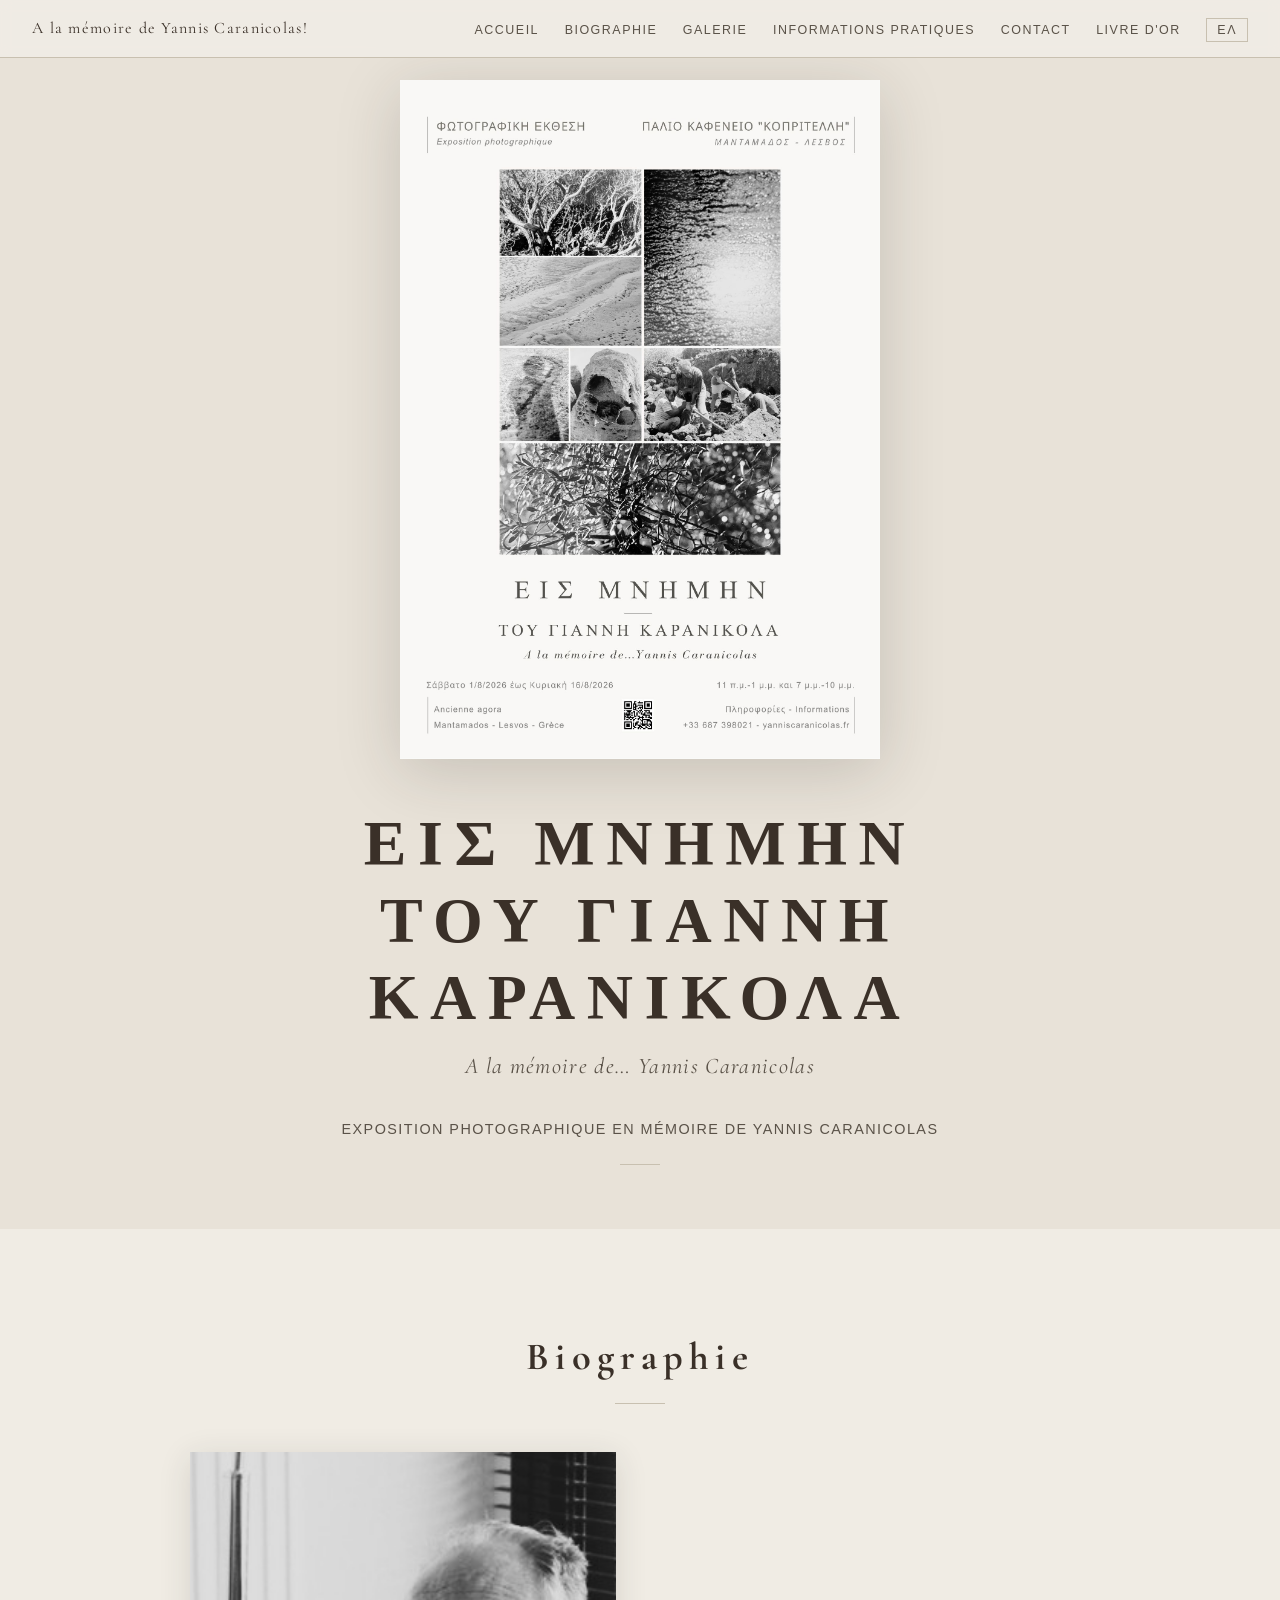
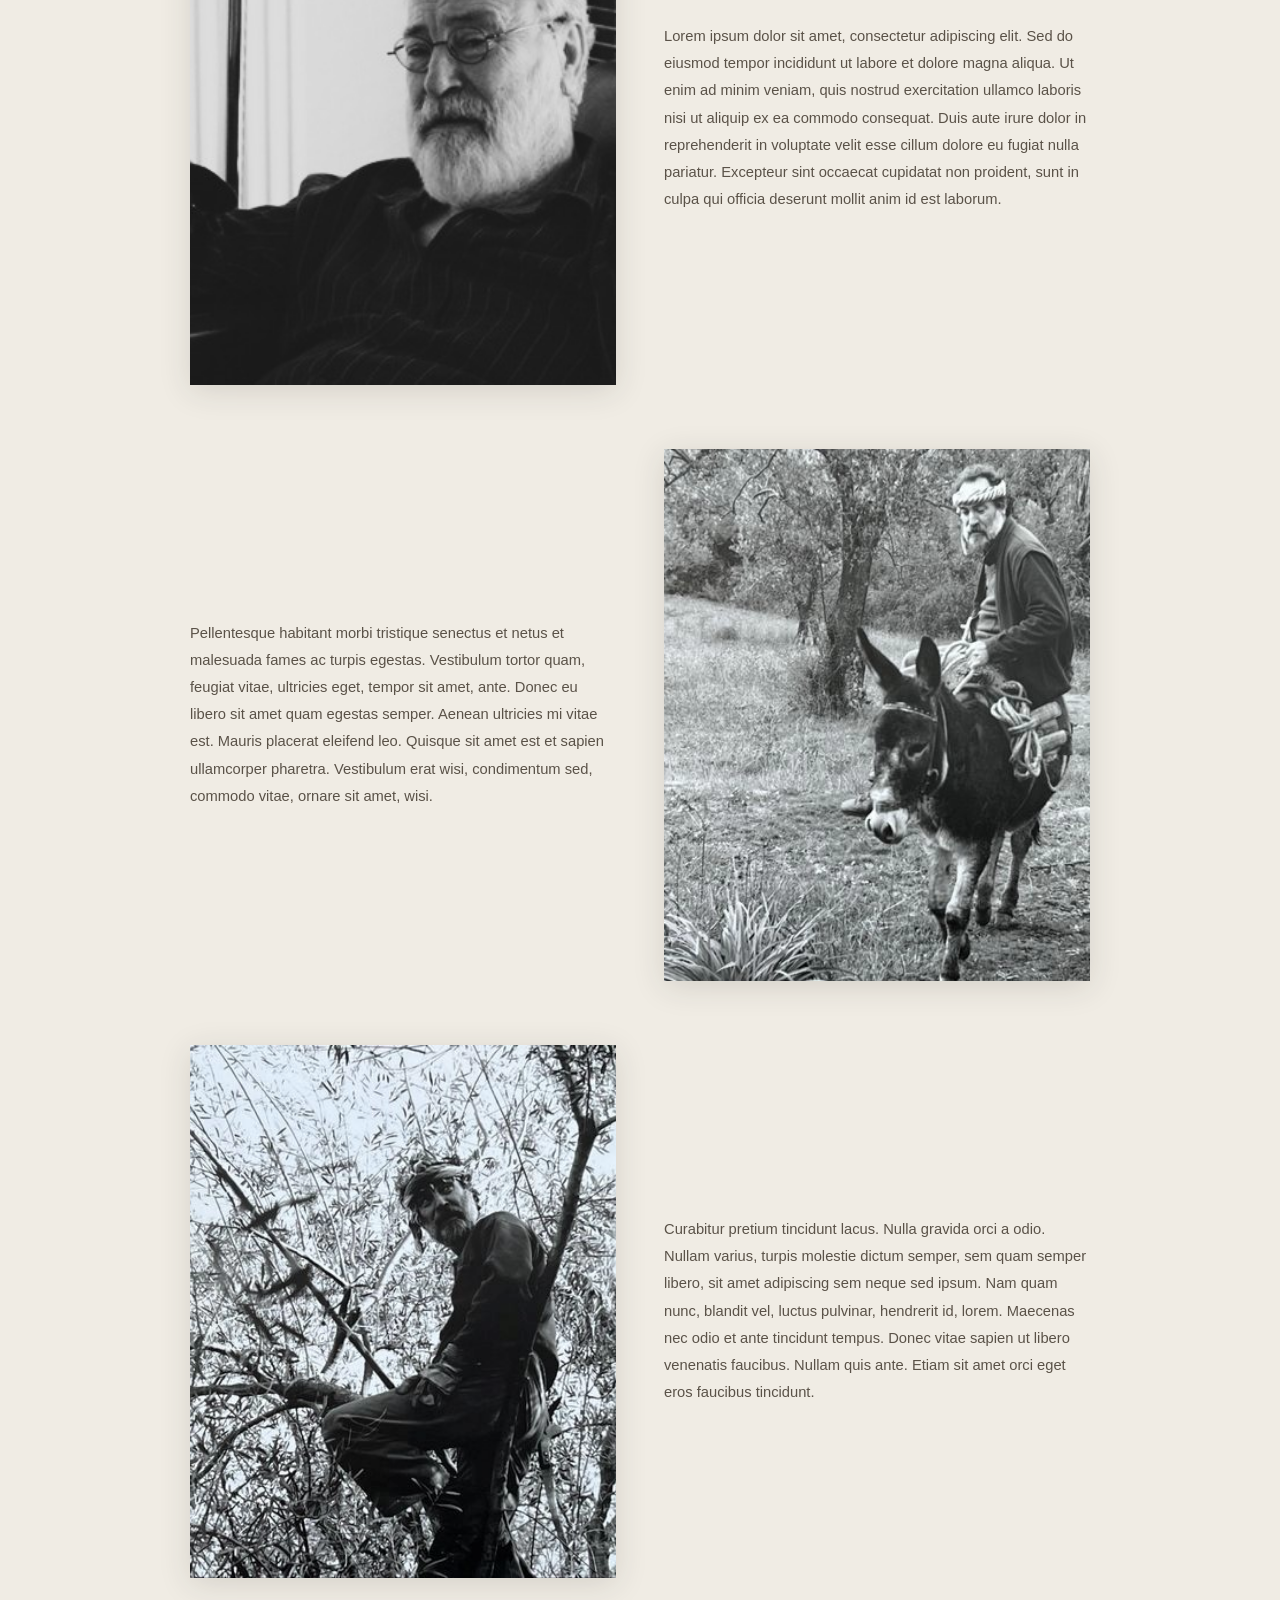
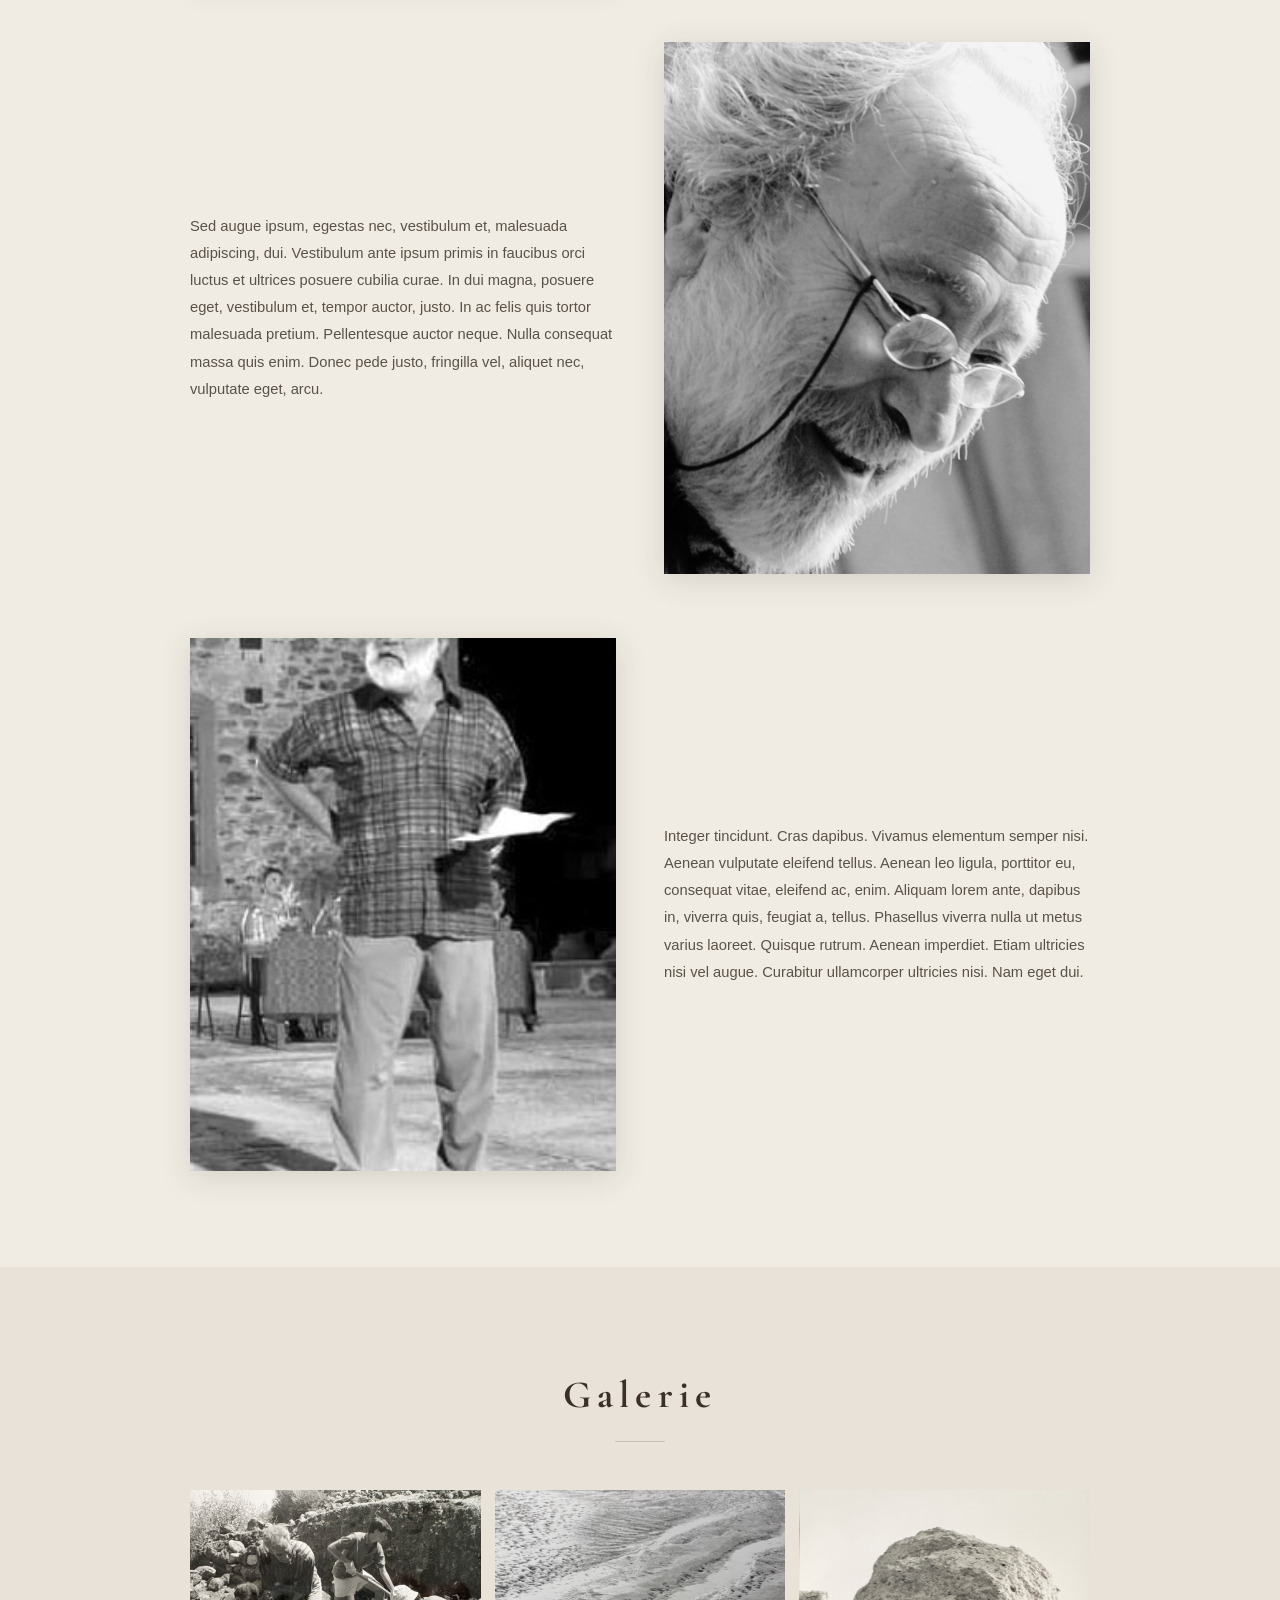
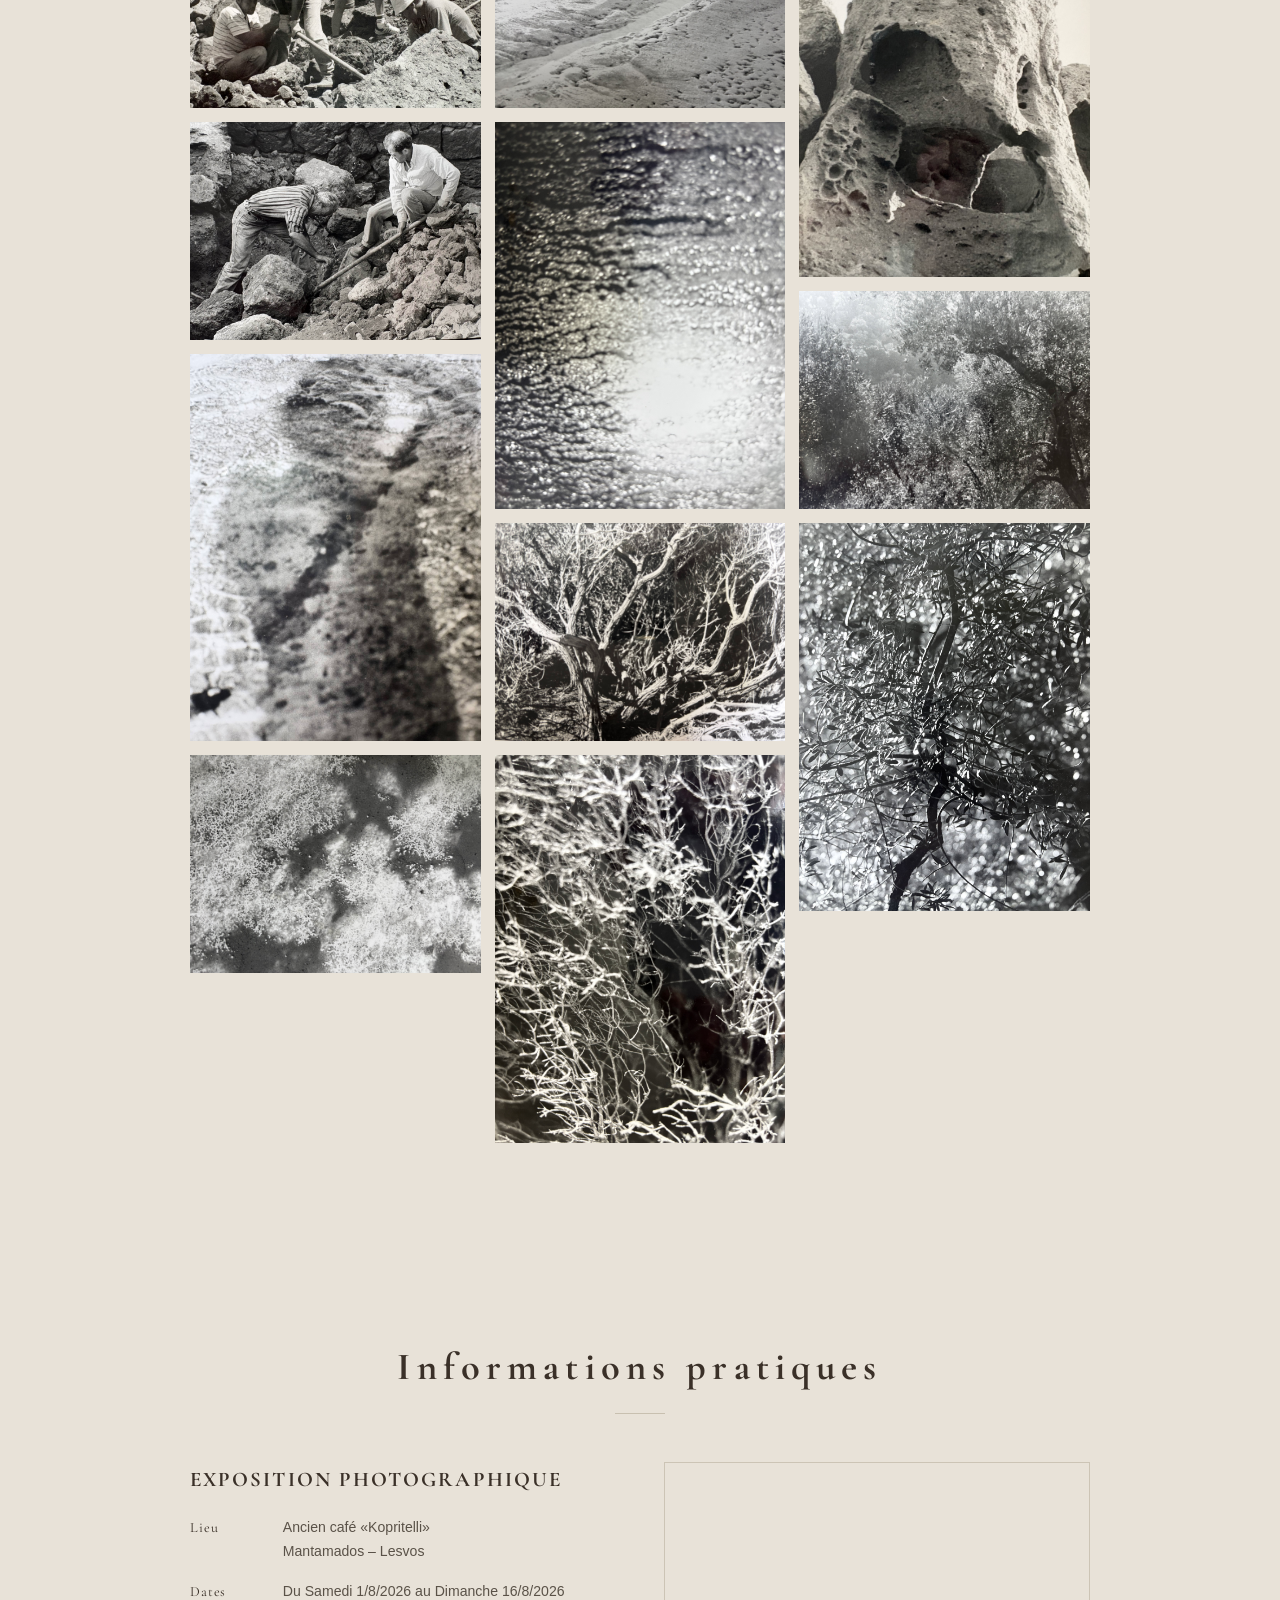
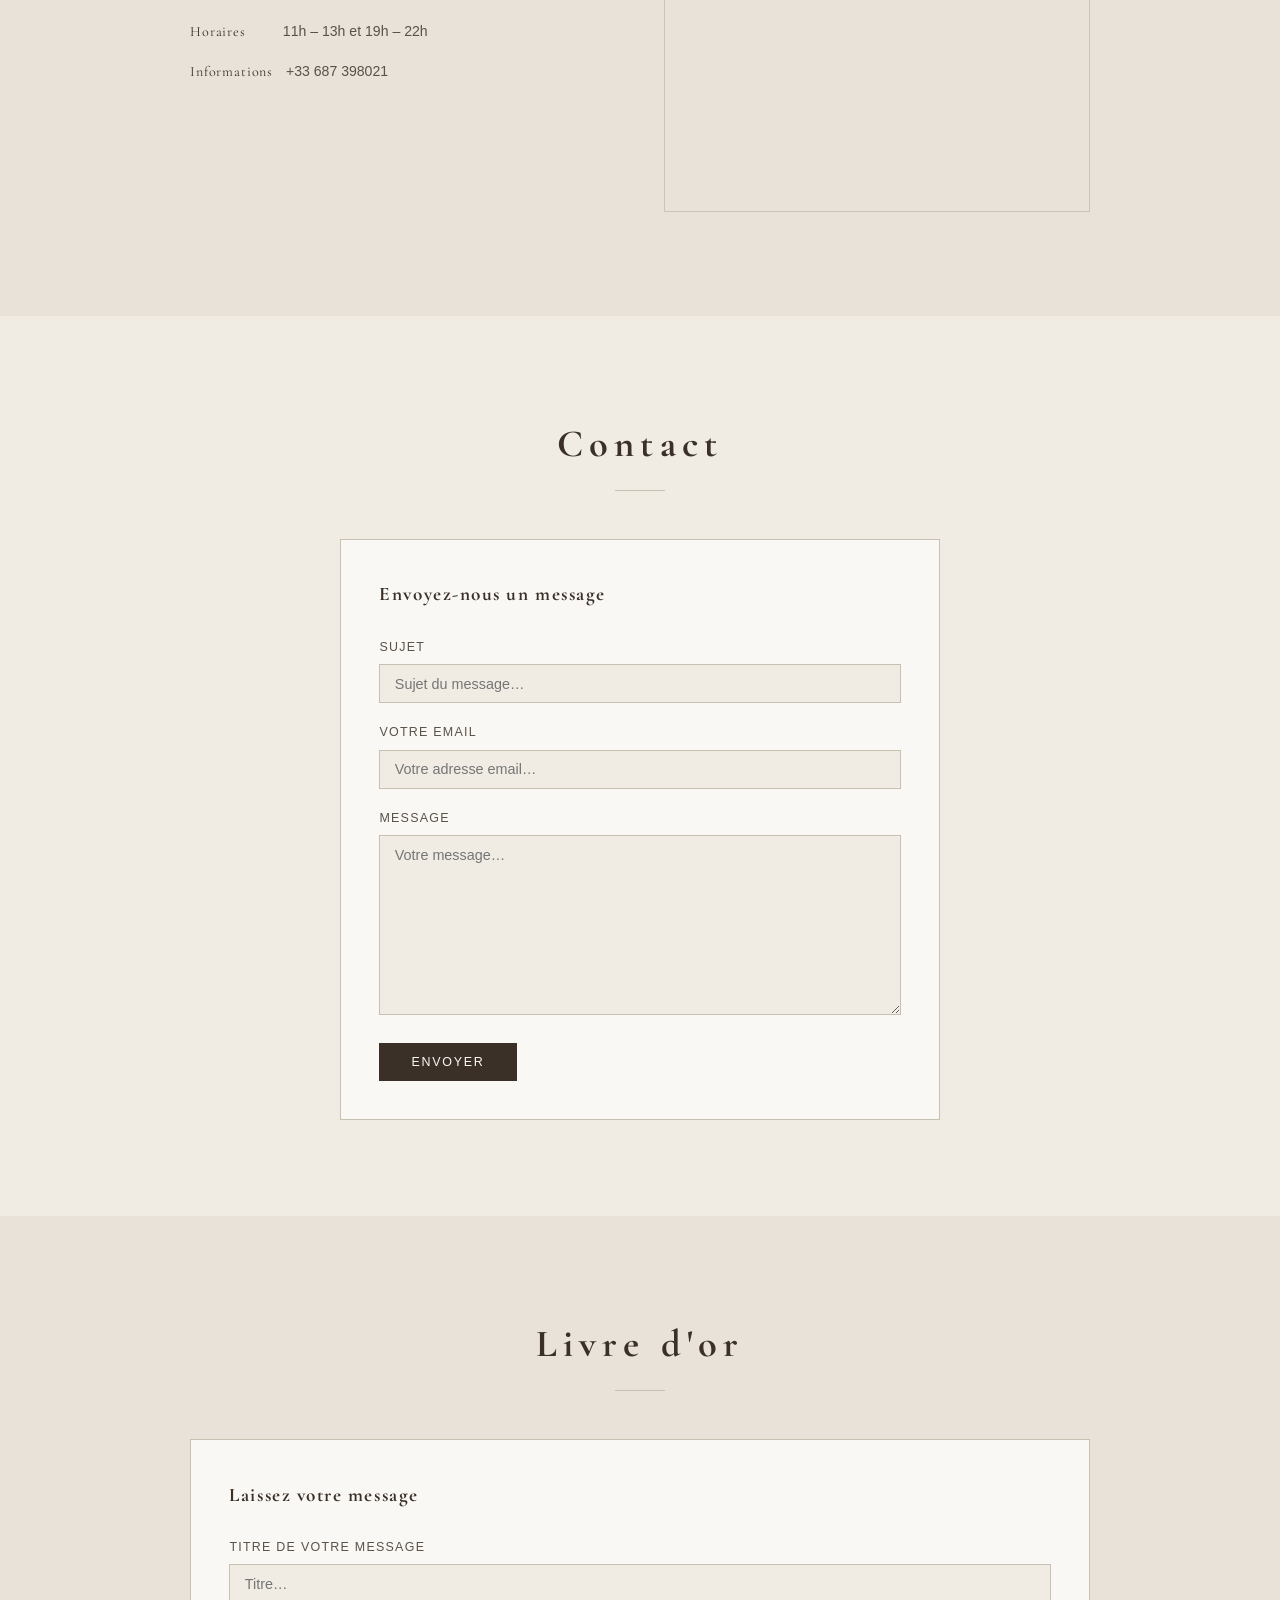
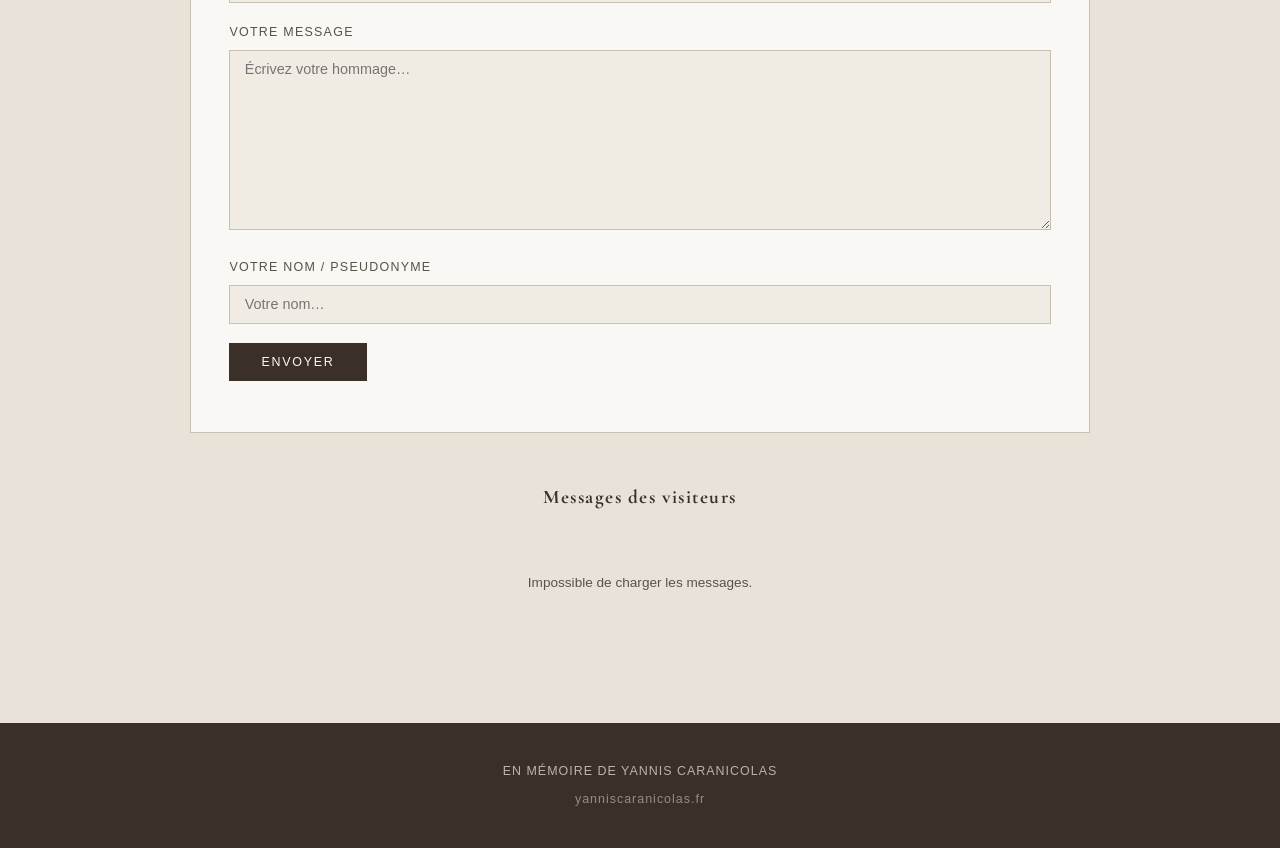
==== commit e6910e22: "point exclamation" ====
--- a/fr.html
+++ b/fr.html
@@ -550,7 +550,7 @@
   <body>
     <!-- ─── NAVIGATION ─── -->
     <nav>
-      <div class="nav-logo">A la mémoire de Yannis Caranicolas</div>
+      <div class="nav-logo">A la mémoire de Yannis Caranicolas!</div>
       <ul class="nav-links" id="navLinks">
         <li><a href="#accueil">Accueil</a></li>
         <li><a href="#biographie">Biographie</a></li>
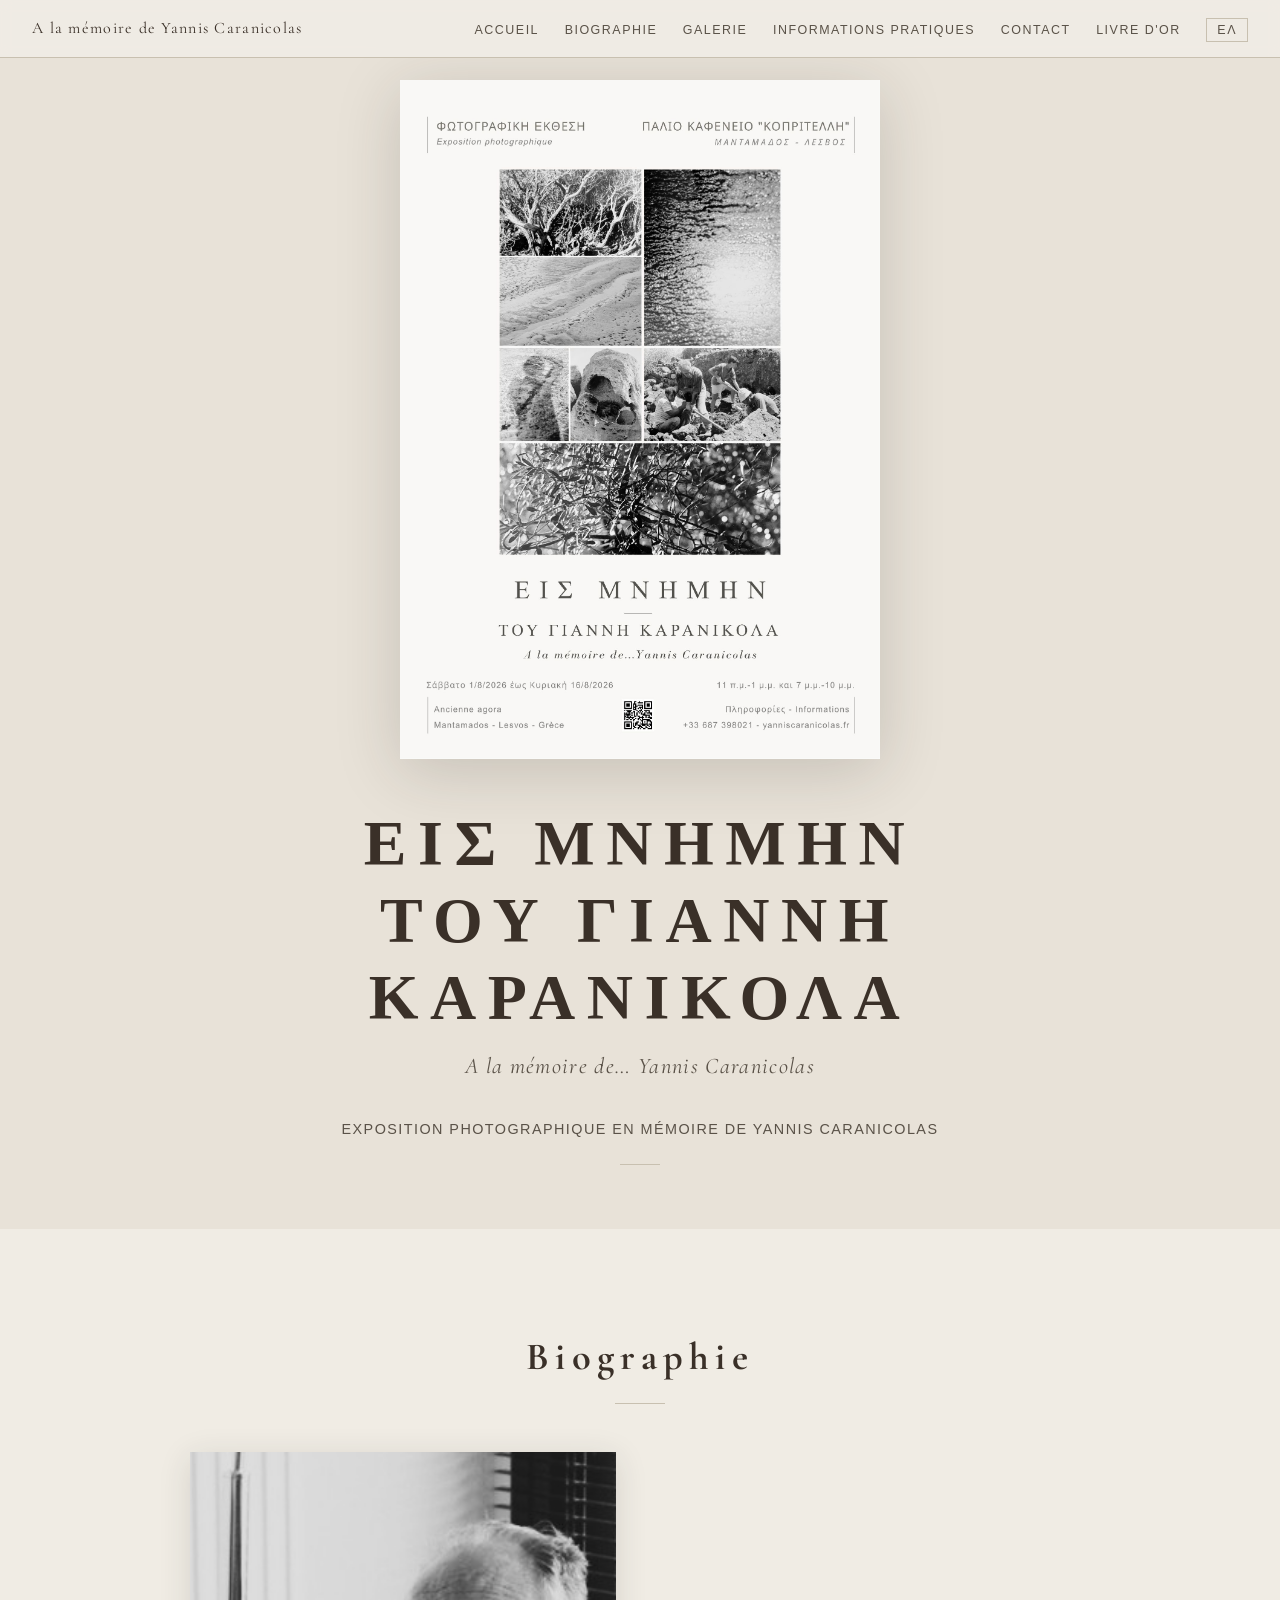
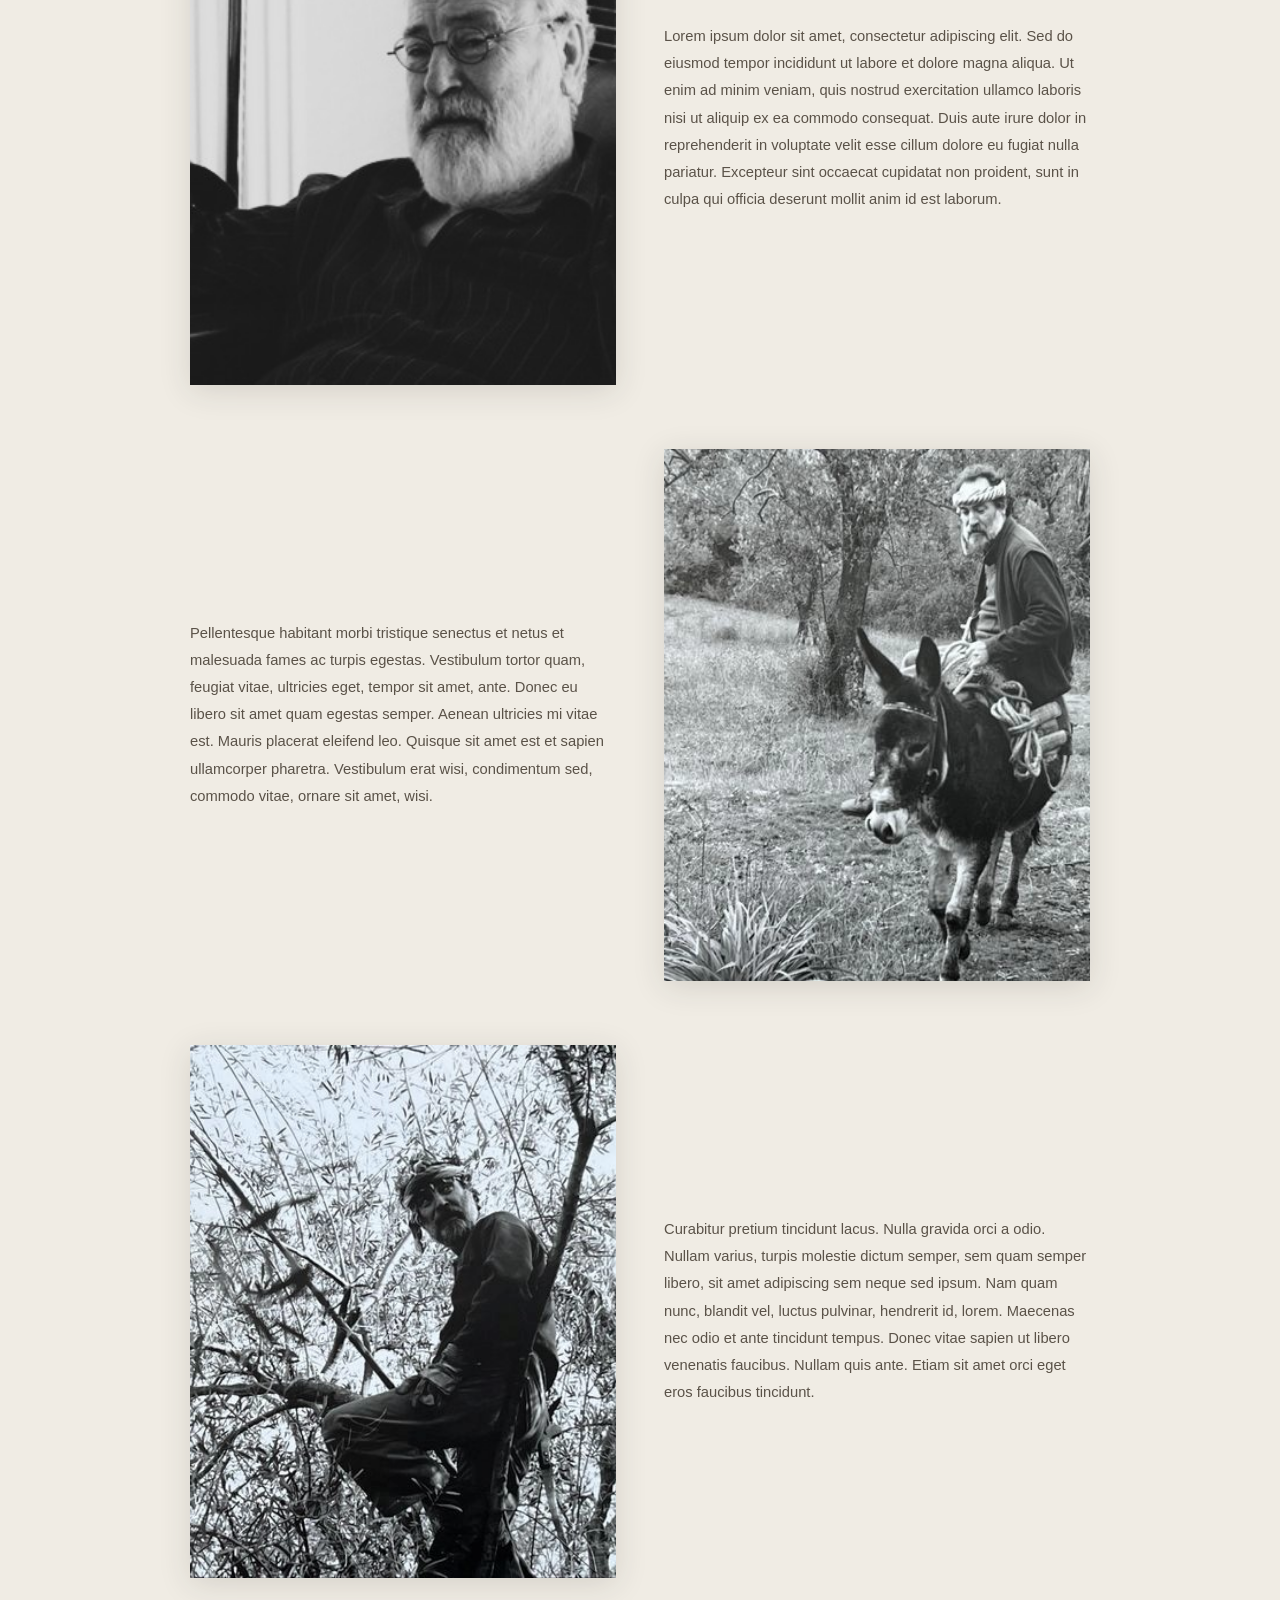
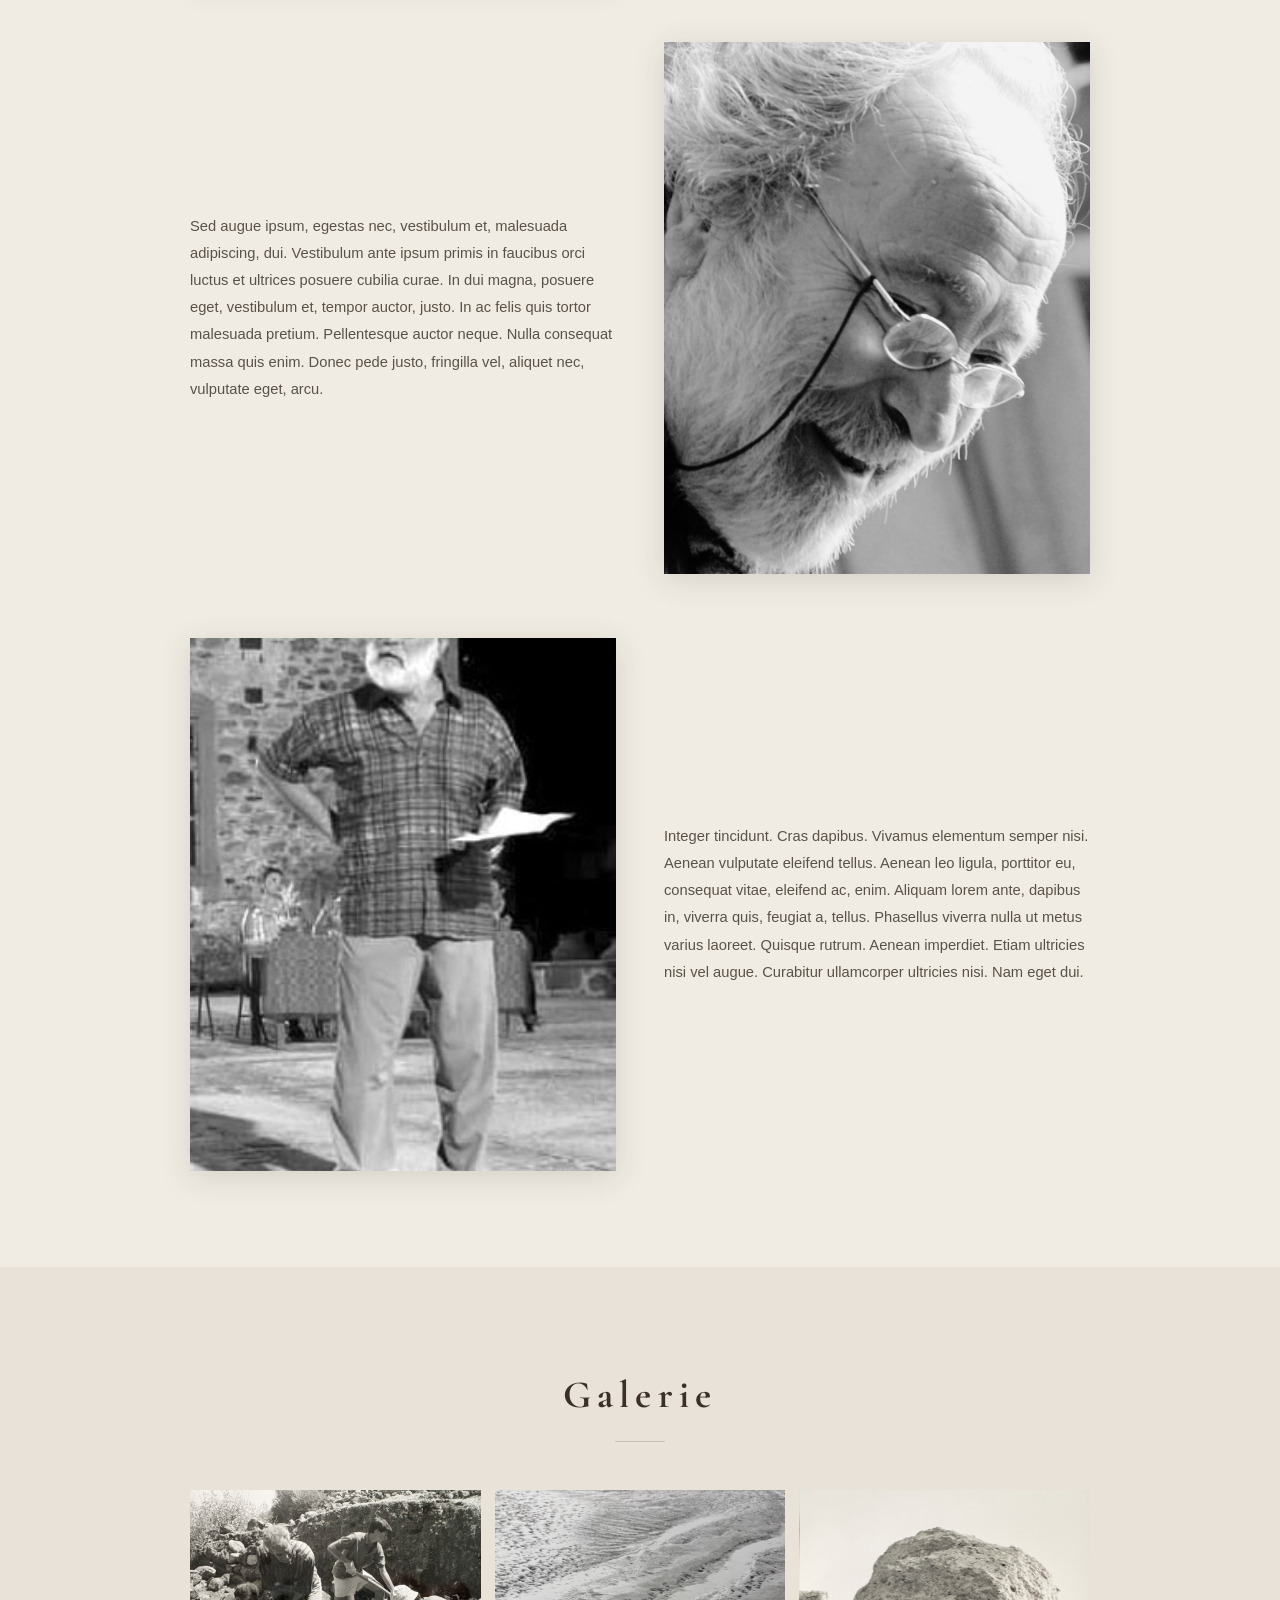
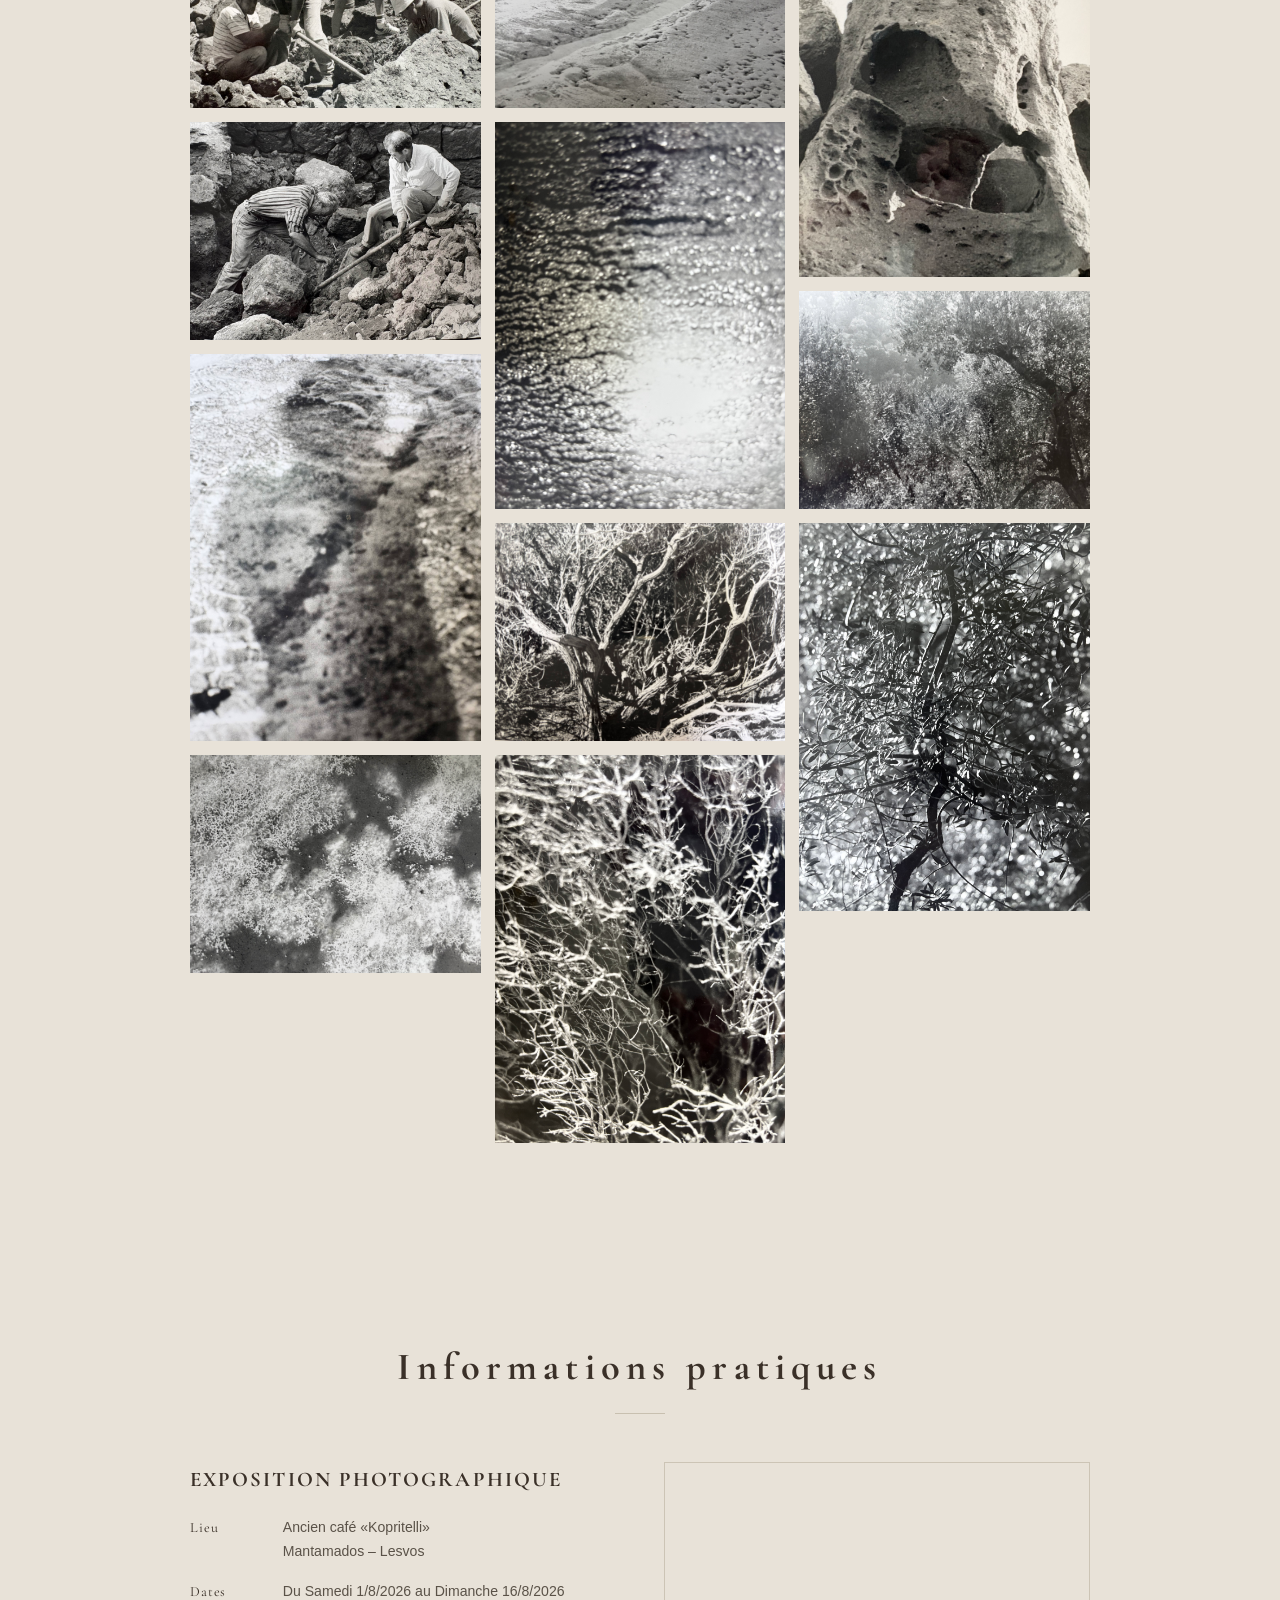
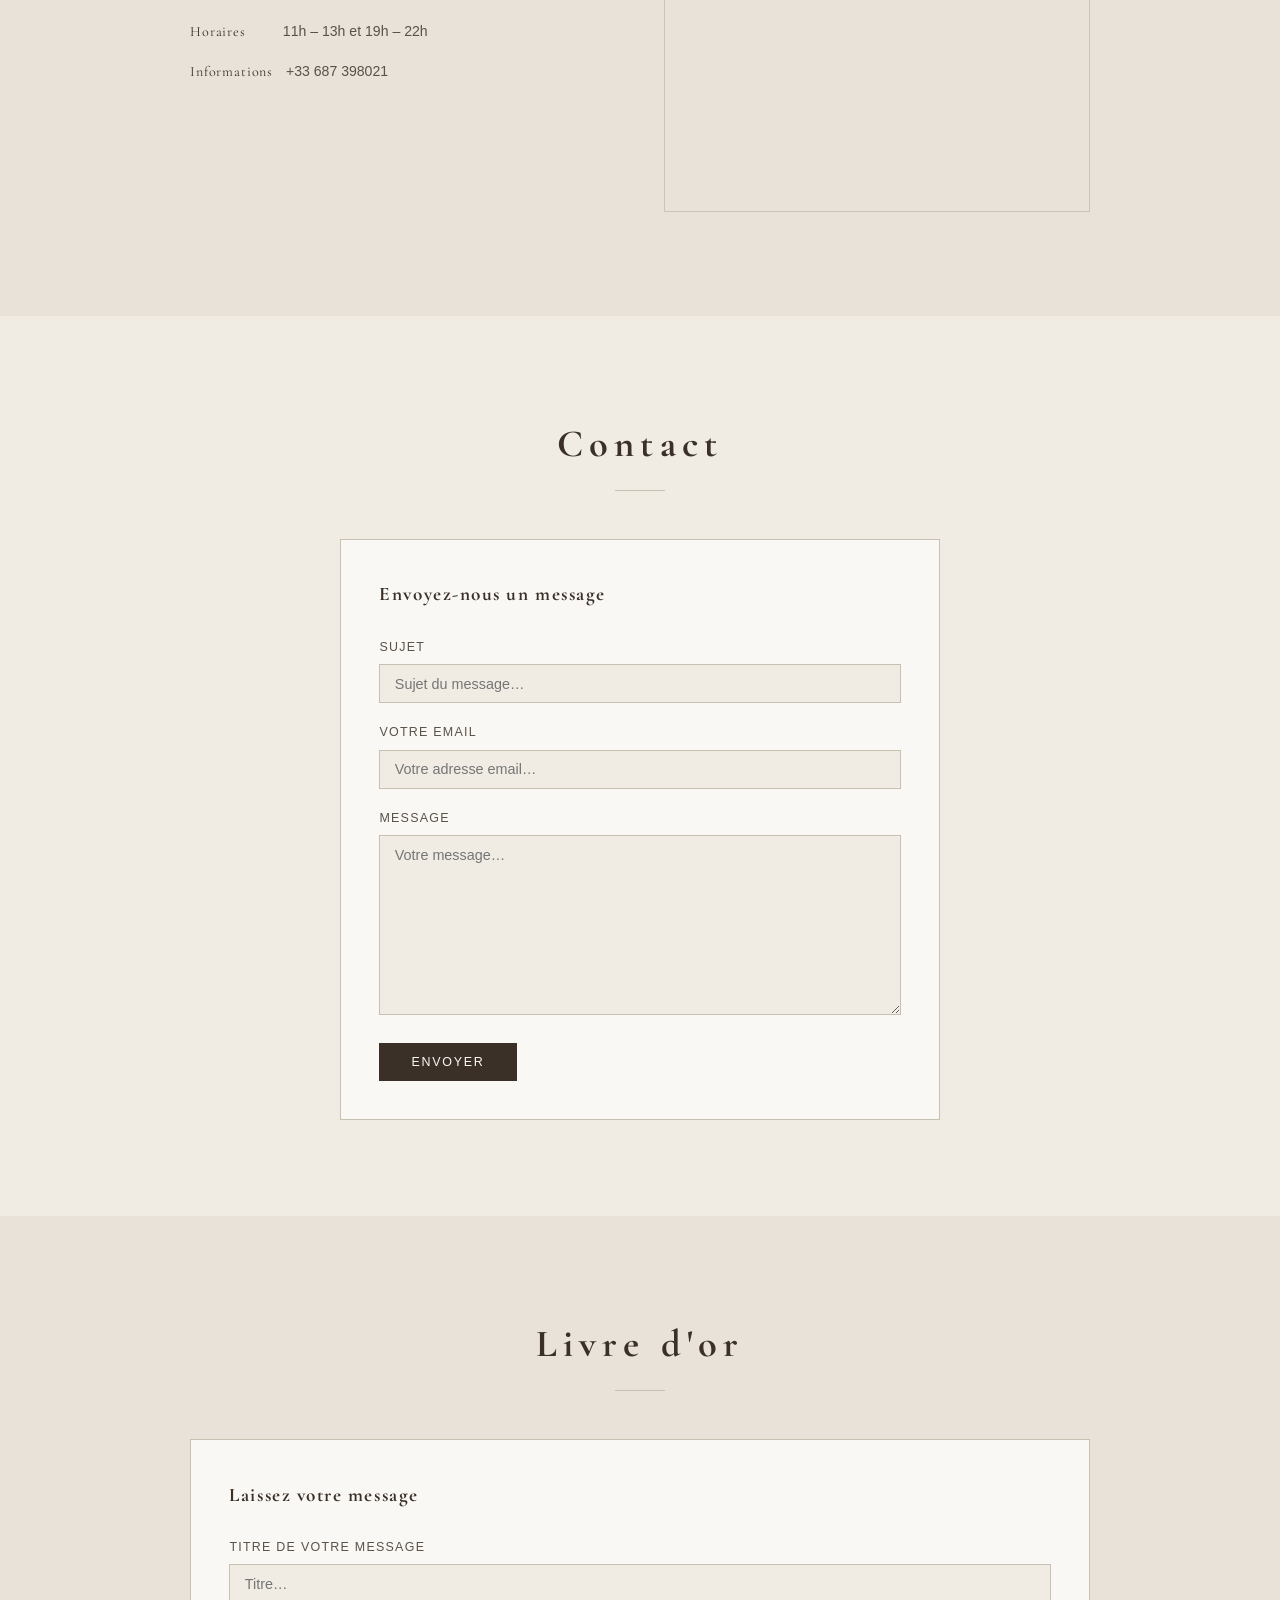
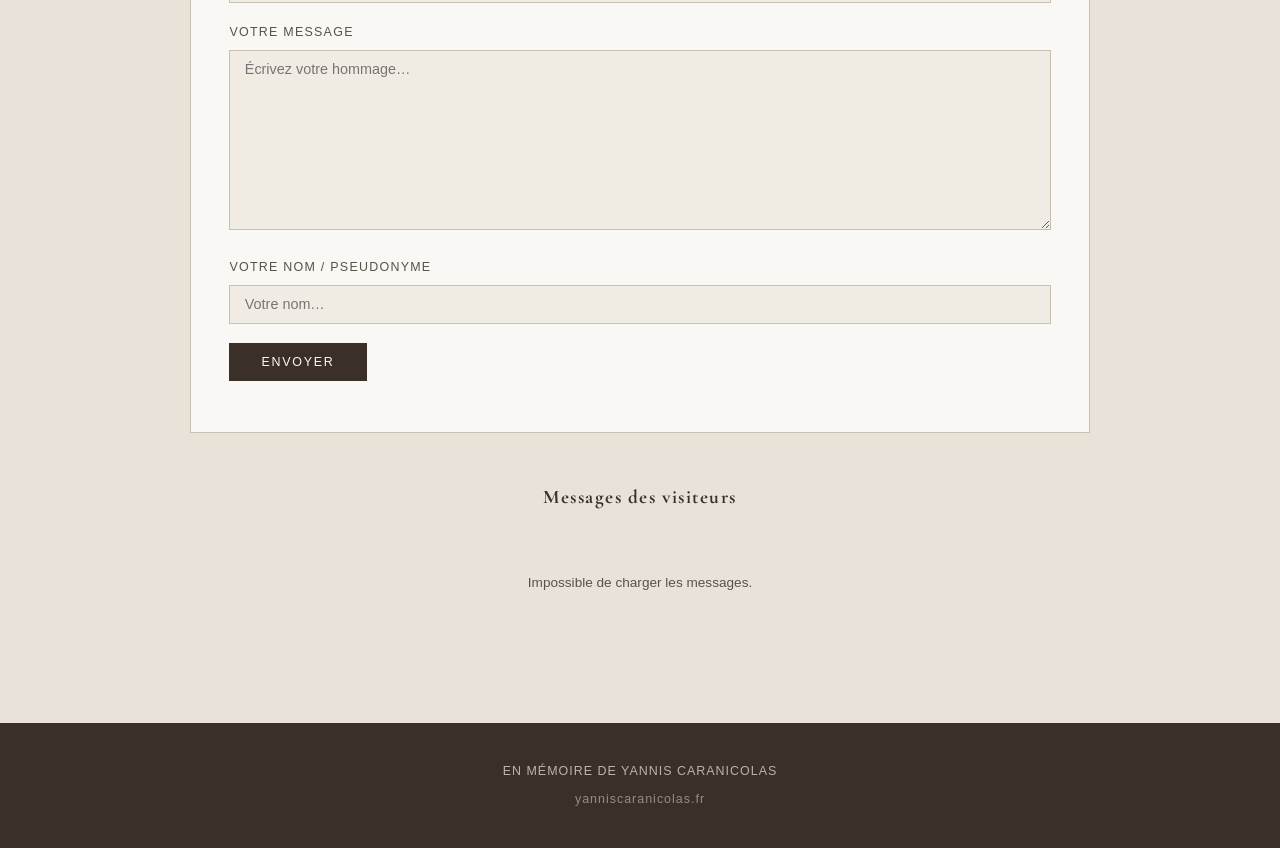
==== commit 81c64b12: "biographie" ====
--- a/fr.html
+++ b/fr.html
@@ -550,7 +550,7 @@
   <body>
     <!-- ─── NAVIGATION ─── -->
     <nav>
-      <div class="nav-logo">A la mémoire de Yannis Caranicolas!</div>
+      <div class="nav-logo">A la mémoire de Yannis Caranicolas</div>
       <ul class="nav-links" id="navLinks">
         <li><a href="#accueil">Accueil</a></li>
         <li><a href="#biographie">Biographie</a></li>
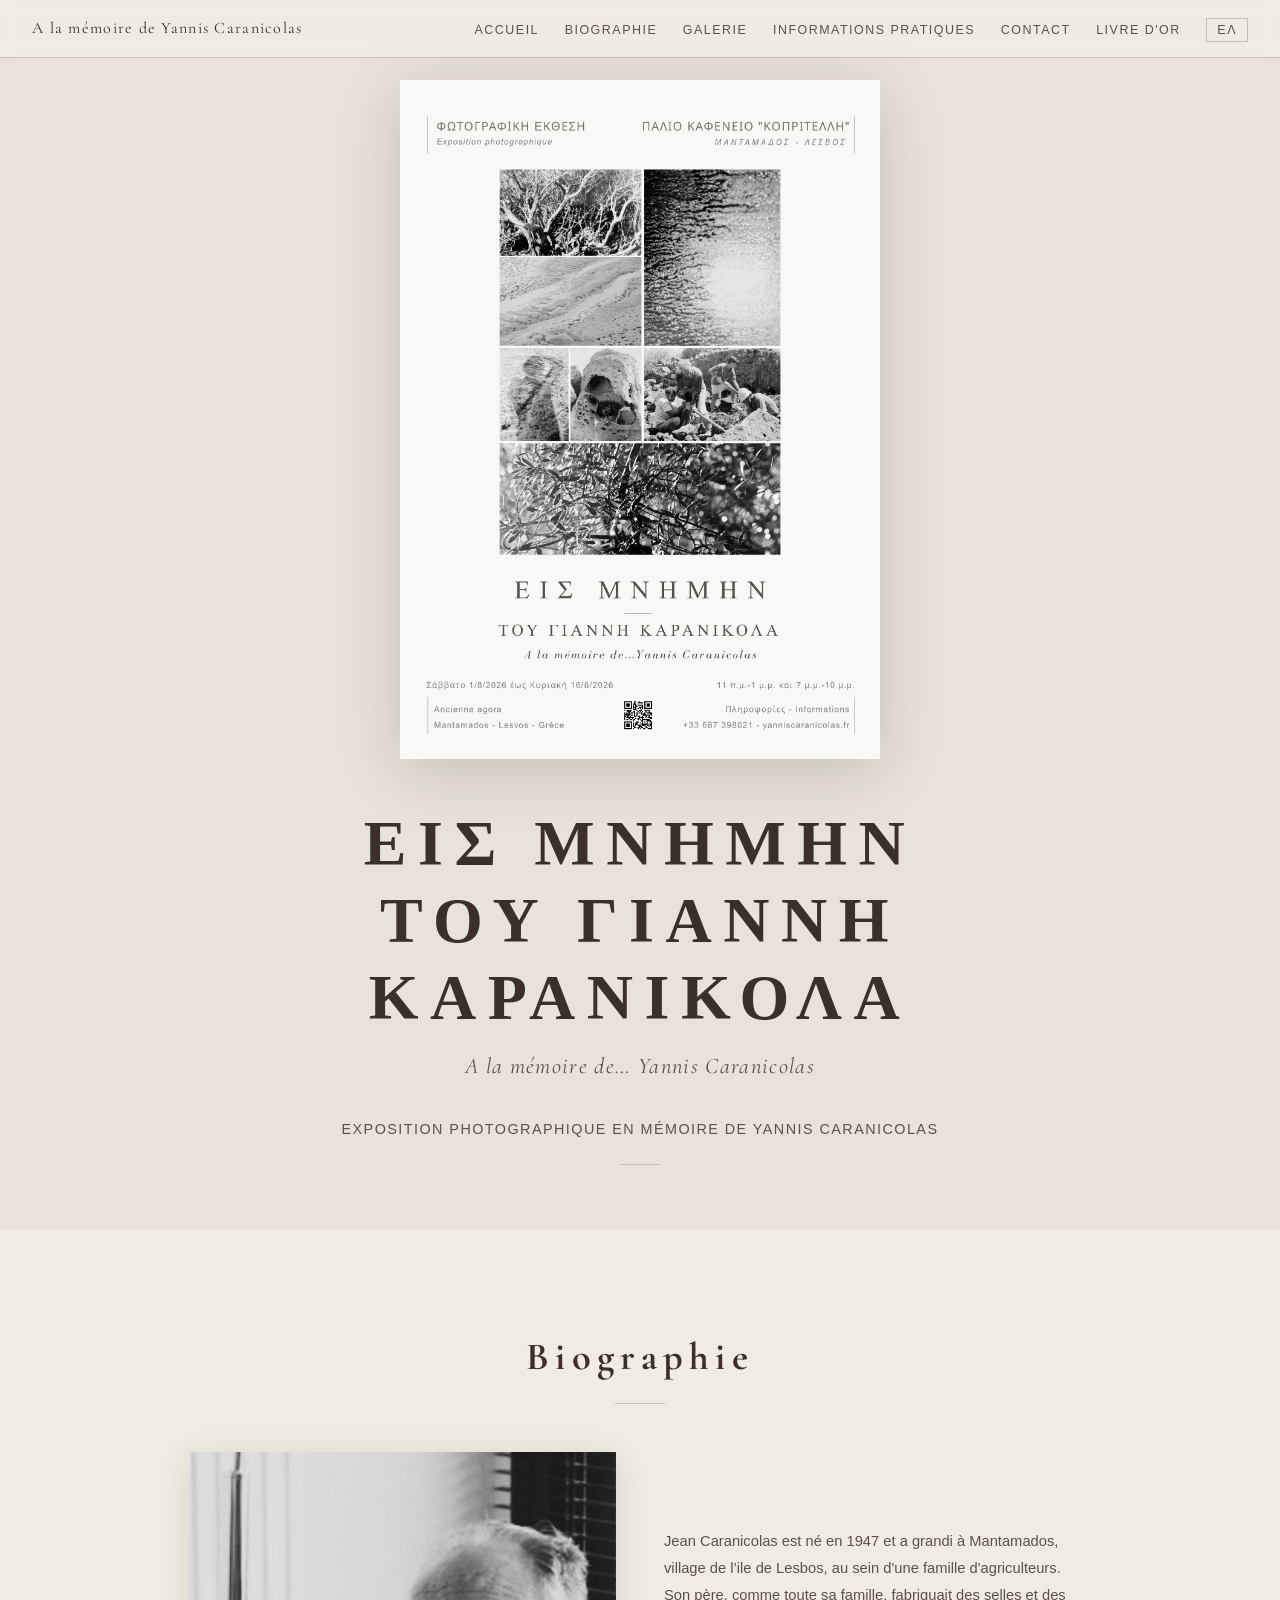
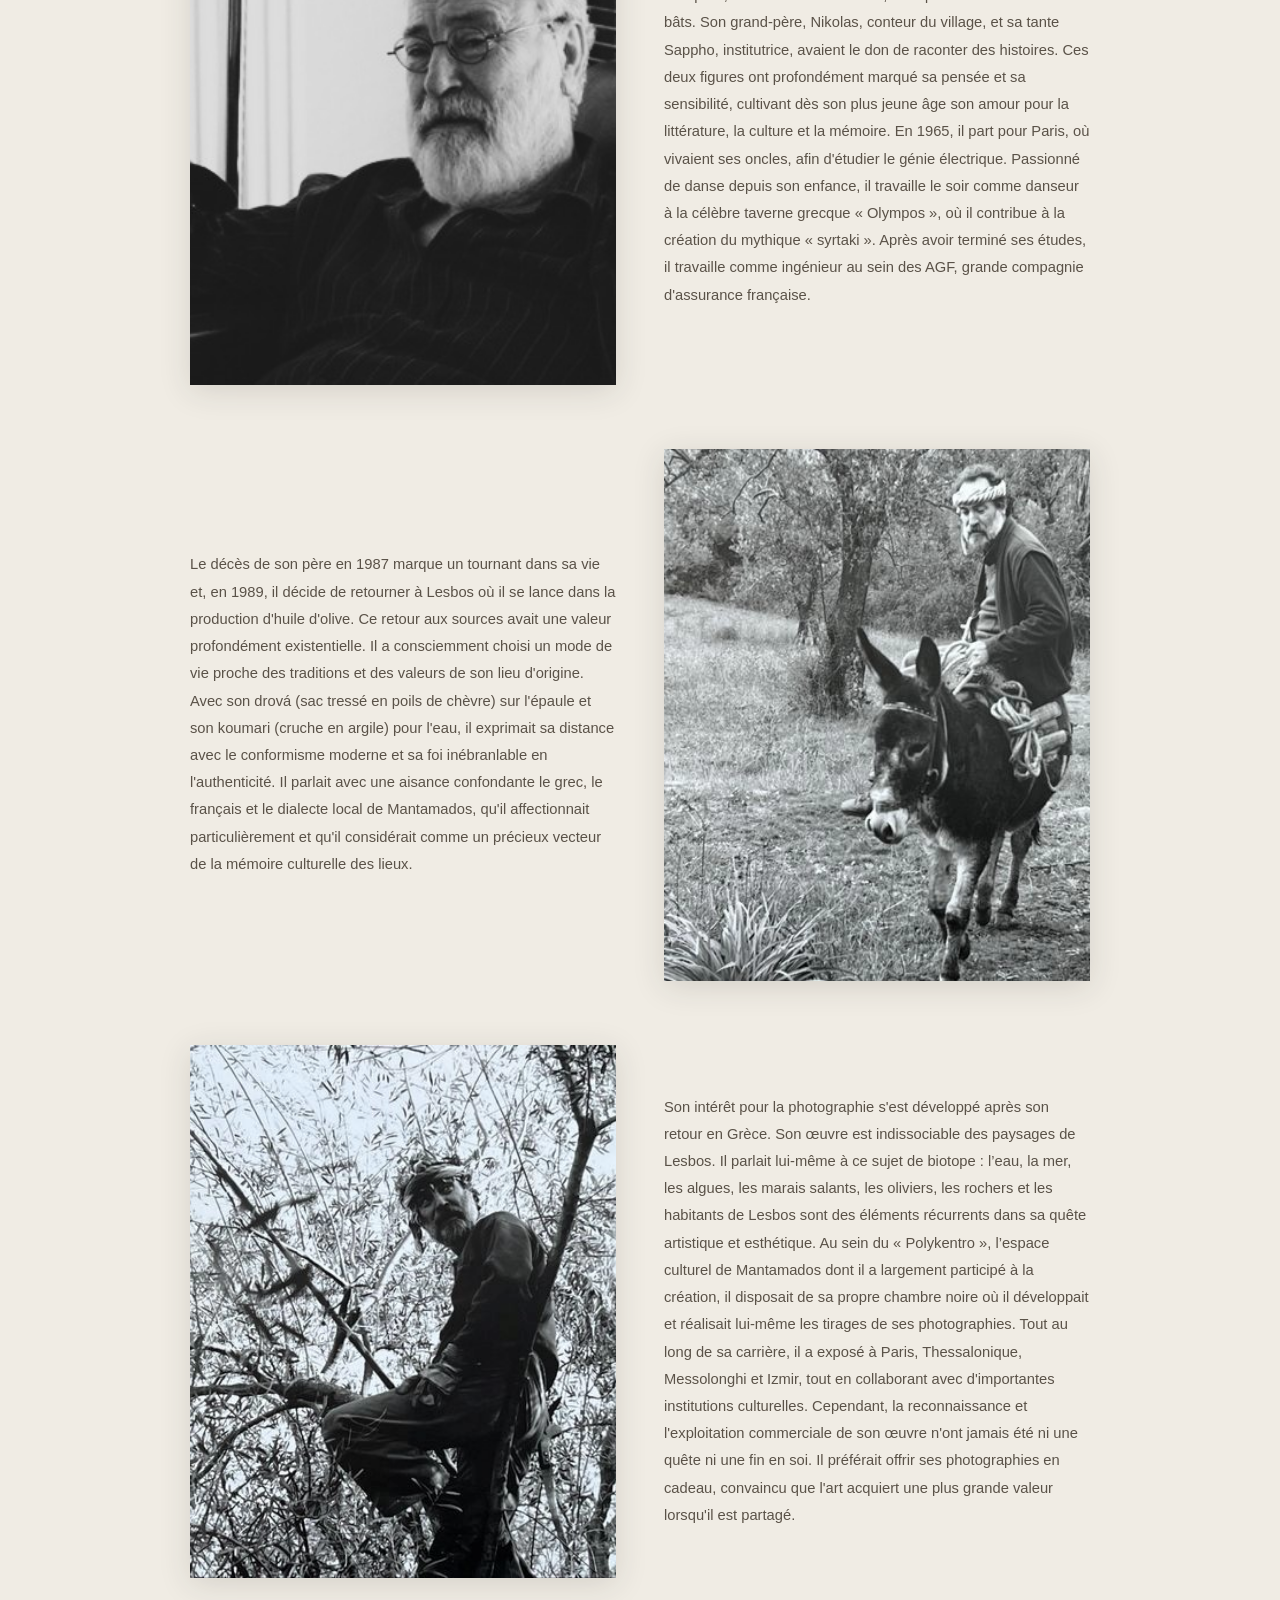
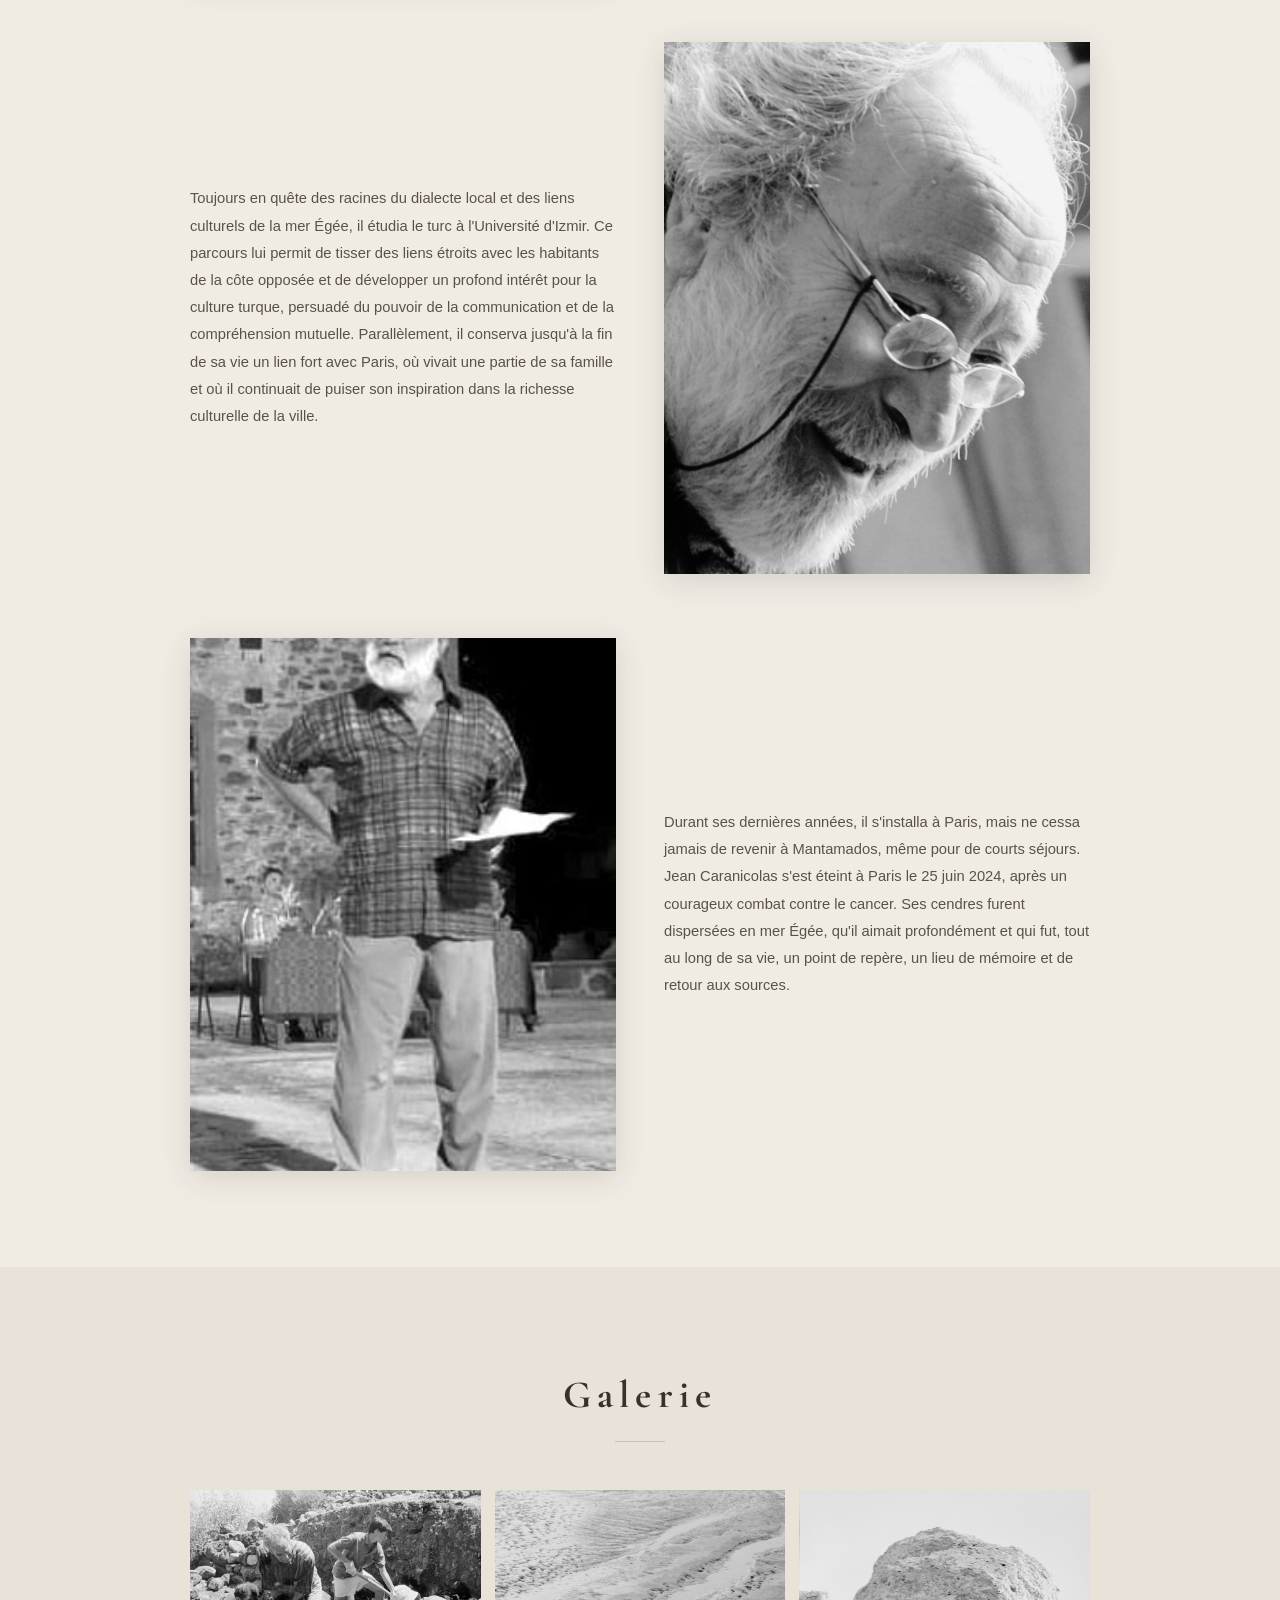
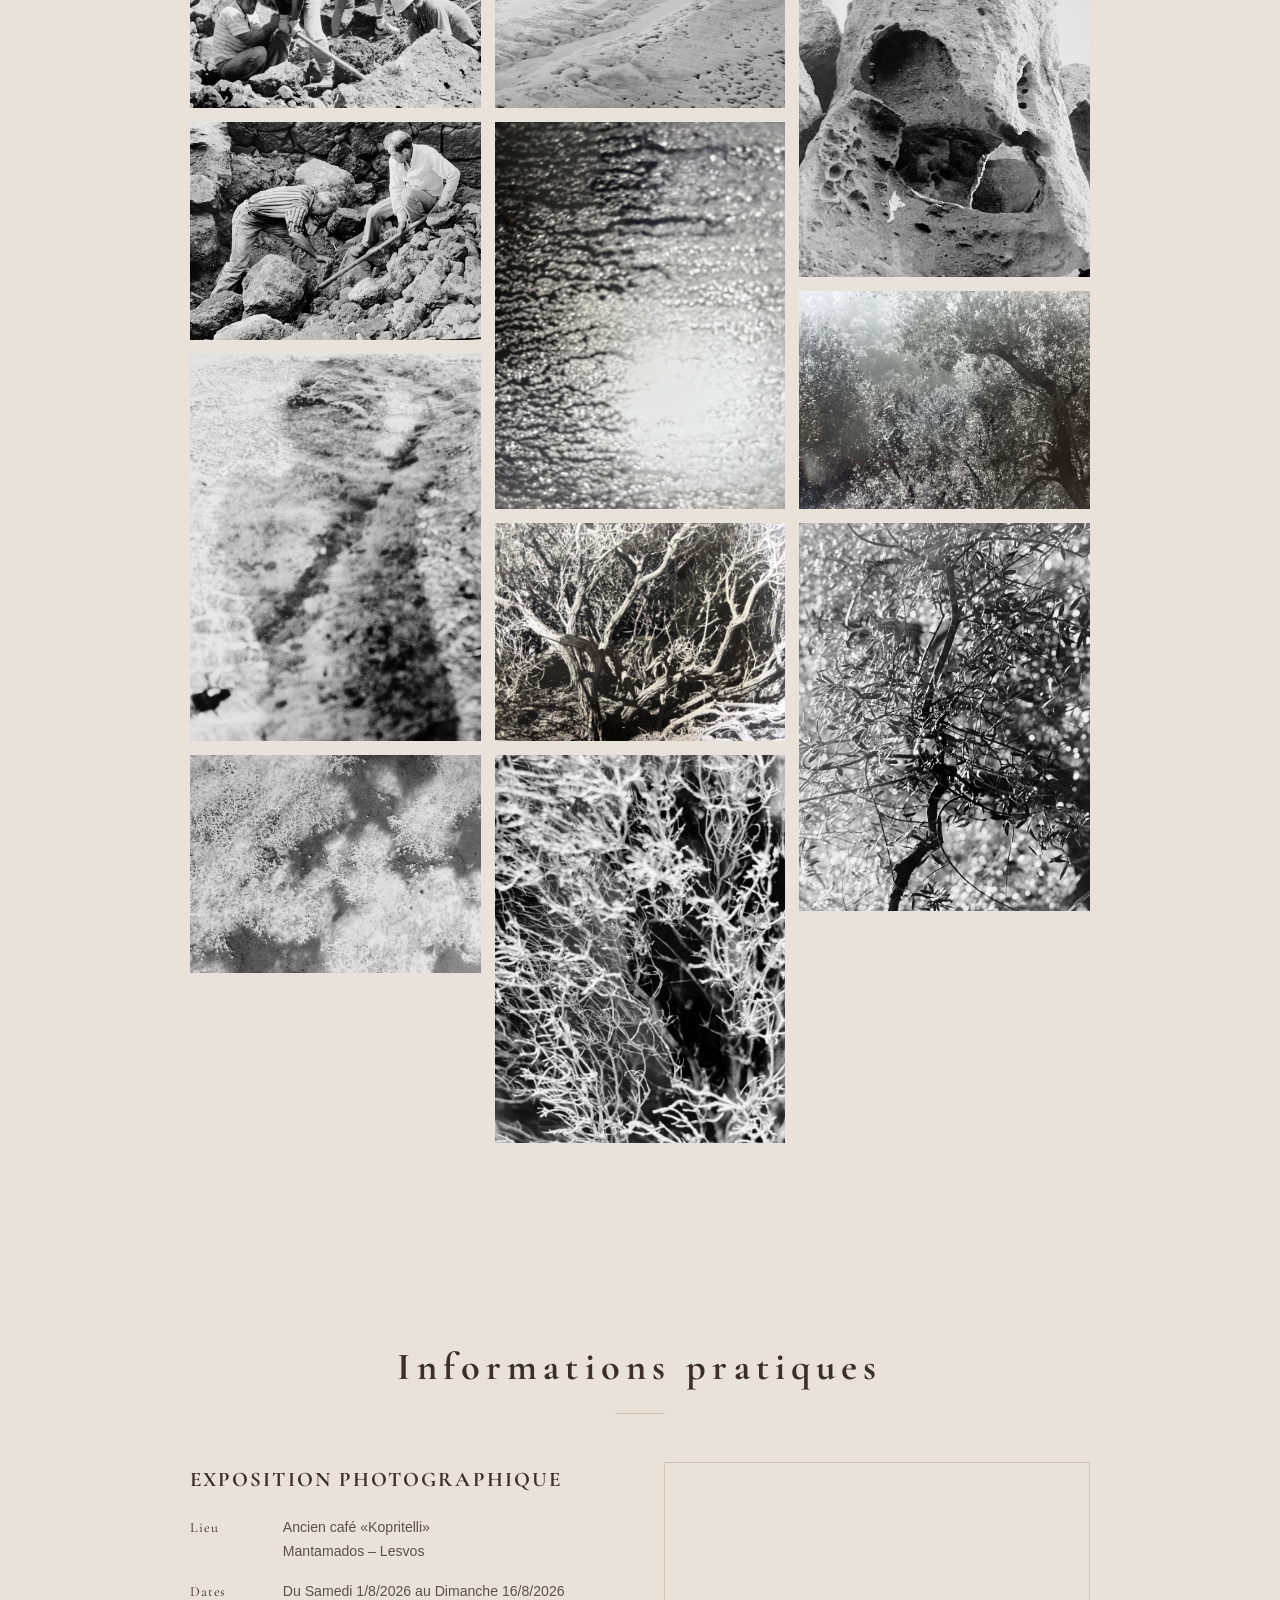
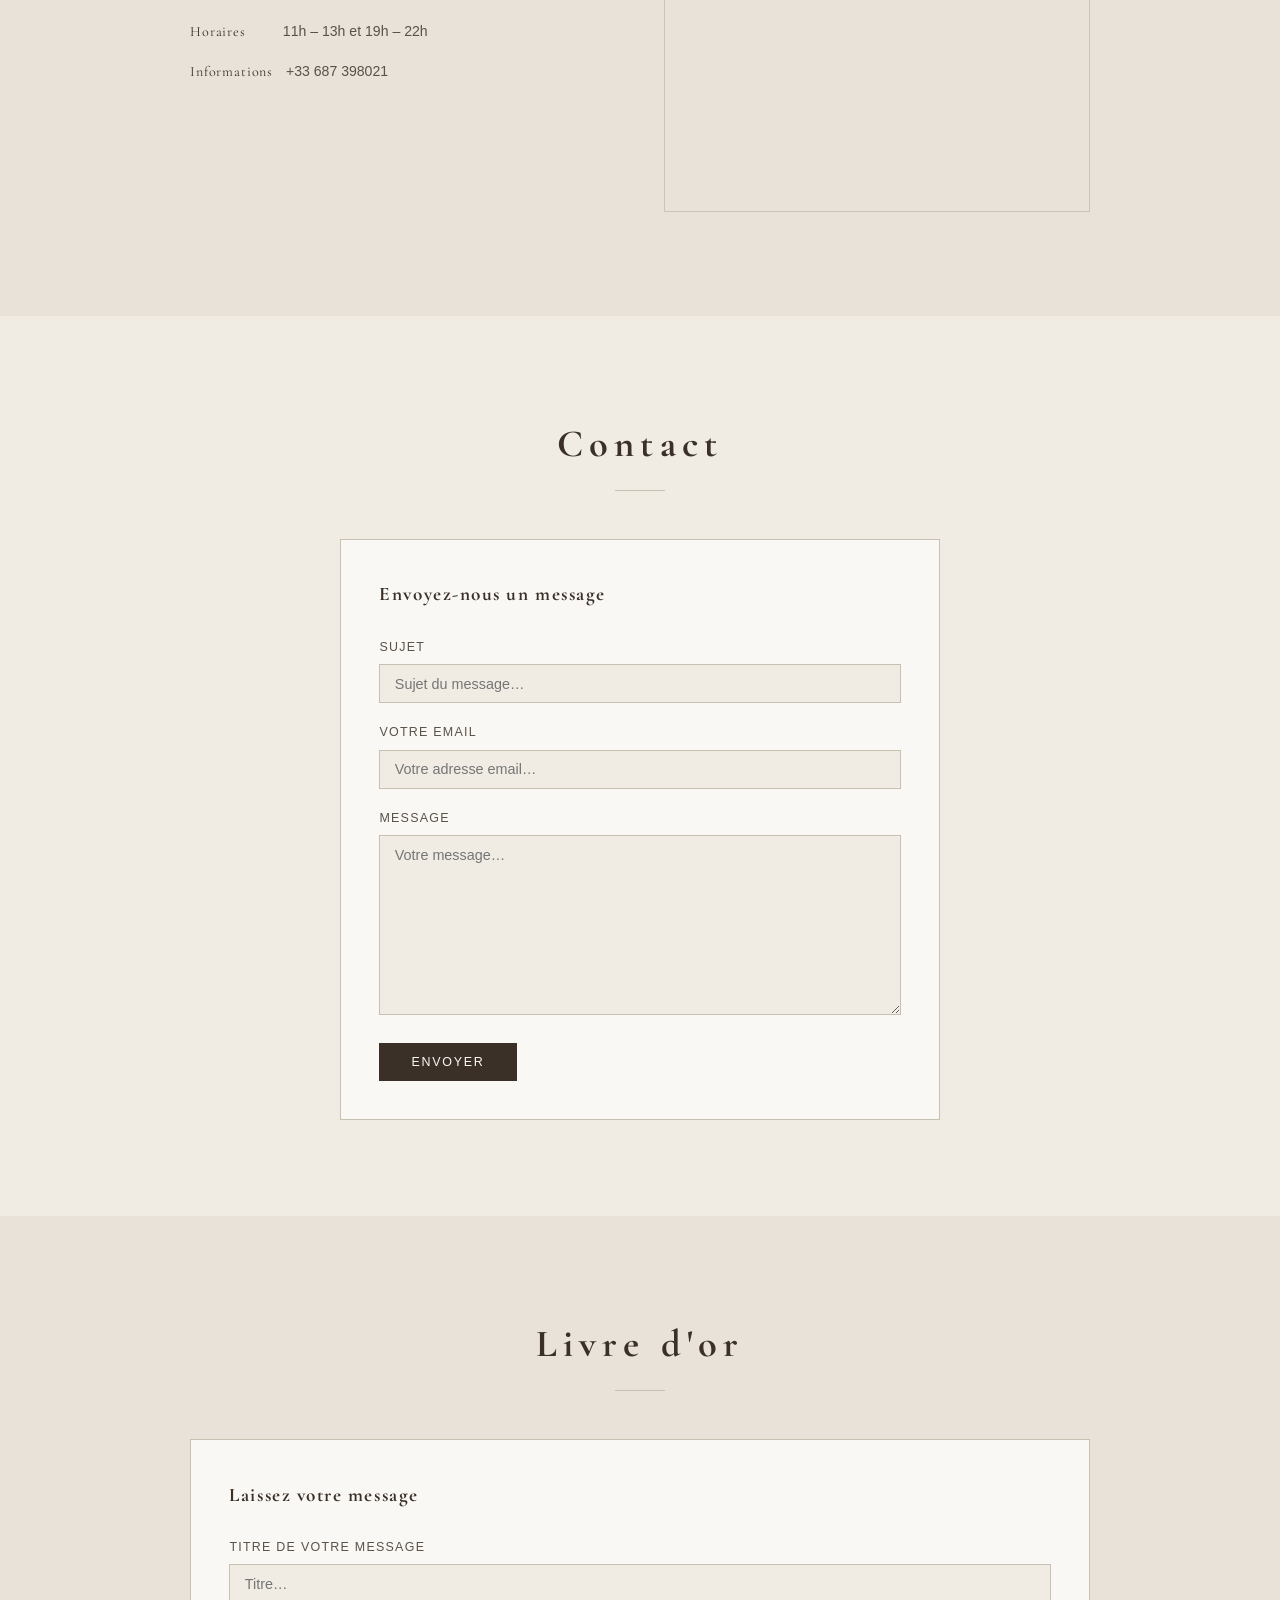
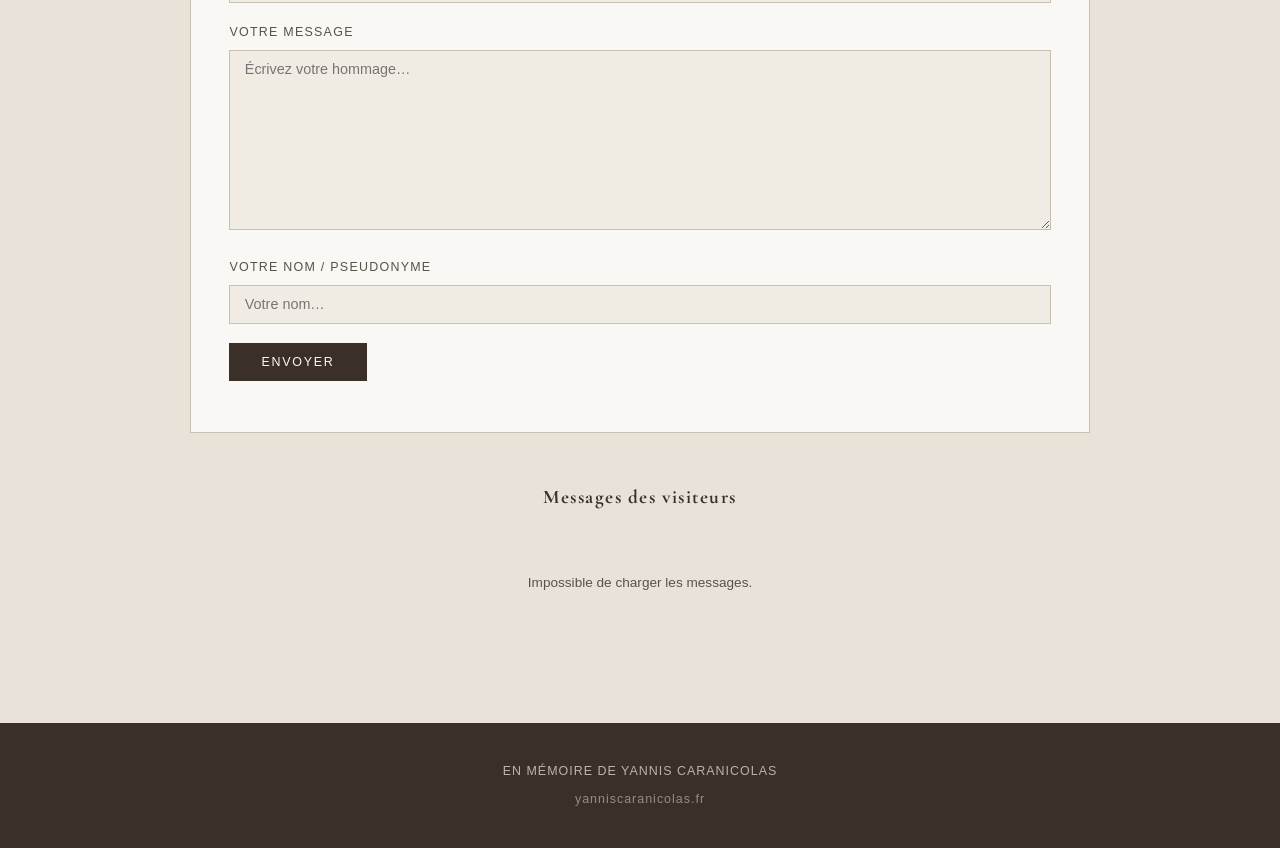
==== commit 3a17c0ed: "màj bio" ====
--- a/fr.html
+++ b/fr.html
@@ -596,13 +596,20 @@
           </div>
           <div class="bio-text">
             <p>
-              Lorem ipsum dolor sit amet, consectetur adipiscing elit. Sed do
-              eiusmod tempor incididunt ut labore et dolore magna aliqua. Ut
-              enim ad minim veniam, quis nostrud exercitation ullamco laboris
-              nisi ut aliquip ex ea commodo consequat. Duis aute irure dolor in
-              reprehenderit in voluptate velit esse cillum dolore eu fugiat
-              nulla pariatur. Excepteur sint occaecat cupidatat non proident,
-              sunt in culpa qui officia deserunt mollit anim id est laborum.
+              Jean Caranicolas est né en 1947 et a grandi à Mantamados, village
+              de l’ile de Lesbos, au sein d'une famille d'agriculteurs. Son
+              père, comme toute sa famille, fabriquait des selles et des bâts.
+              Son grand-père, Nikolas, conteur du village, et sa tante Sappho,
+              institutrice, avaient le don de raconter des histoires. Ces deux
+              figures ont profondément marqué sa pensée et sa sensibilité,
+              cultivant dès son plus jeune âge son amour pour la littérature, la
+              culture et la mémoire. En 1965, il part pour Paris, où vivaient
+              ses oncles, afin d'étudier le génie électrique. Passionné de danse
+              depuis son enfance, il travaille le soir comme danseur à la
+              célèbre taverne grecque « Olympos », où il contribue à la création
+              du mythique « syrtaki ». Après avoir terminé ses études, il
+              travaille comme ingénieur au sein des AGF, grande compagnie
+              d'assurance française.
             </p>
           </div>
         </div>
@@ -614,13 +621,18 @@
           </div>
           <div class="bio-text">
             <p>
-              Pellentesque habitant morbi tristique senectus et netus et
-              malesuada fames ac turpis egestas. Vestibulum tortor quam, feugiat
-              vitae, ultricies eget, tempor sit amet, ante. Donec eu libero sit
-              amet quam egestas semper. Aenean ultricies mi vitae est. Mauris
-              placerat eleifend leo. Quisque sit amet est et sapien ullamcorper
-              pharetra. Vestibulum erat wisi, condimentum sed, commodo vitae,
-              ornare sit amet, wisi.
+              Le décès de son père en 1987 marque un tournant dans sa vie et, en
+              1989, il décide de retourner à Lesbos où il se lance dans la
+              production d'huile d'olive. Ce retour aux sources avait une valeur
+              profondément existentielle. Il a consciemment choisi un mode de
+              vie proche des traditions et des valeurs de son lieu d'origine.
+              Avec son drová (sac tressé en poils de chèvre) sur l'épaule et son
+              koumari (cruche en argile) pour l'eau, il exprimait sa distance
+              avec le conformisme moderne et sa foi inébranlable en
+              l'authenticité. Il parlait avec une aisance confondante le grec,
+              le français et le dialecte local de Mantamados, qu'il
+              affectionnait particulièrement et qu'il considérait comme un
+              précieux vecteur de la mémoire culturelle des lieux.
             </p>
           </div>
         </div>
@@ -632,13 +644,22 @@
           </div>
           <div class="bio-text">
             <p>
-              Curabitur pretium tincidunt lacus. Nulla gravida orci a odio.
-              Nullam varius, turpis molestie dictum semper, sem quam semper
-              libero, sit amet adipiscing sem neque sed ipsum. Nam quam nunc,
-              blandit vel, luctus pulvinar, hendrerit id, lorem. Maecenas nec
-              odio et ante tincidunt tempus. Donec vitae sapien ut libero
-              venenatis faucibus. Nullam quis ante. Etiam sit amet orci eget
-              eros faucibus tincidunt.
+              Son intérêt pour la photographie s'est développé après son retour
+              en Grèce. Son œuvre est indissociable des paysages de Lesbos. Il
+              parlait lui-même à ce sujet de biotope : l’eau, la mer, les
+              algues, les marais salants, les oliviers, les rochers et les
+              habitants de Lesbos sont des éléments récurrents dans sa quête
+              artistique et esthétique. Au sein du « Polykentro », l’espace
+              culturel de Mantamados dont il a largement participé à la
+              création, il disposait de sa propre chambre noire où il
+              développait et réalisait lui-même les tirages de ses
+              photographies. Tout au long de sa carrière, il a exposé à Paris,
+              Thessalonique, Messolonghi et Izmir, tout en collaborant avec
+              d'importantes institutions culturelles. Cependant, la
+              reconnaissance et l'exploitation commerciale de son œuvre n'ont
+              jamais été ni une quête ni une fin en soi. Il préférait offrir ses
+              photographies en cadeau, convaincu que l'art acquiert une plus
+              grande valeur lorsqu'il est partagé.
             </p>
           </div>
         </div>
@@ -650,13 +671,15 @@
           </div>
           <div class="bio-text">
             <p>
-              Sed augue ipsum, egestas nec, vestibulum et, malesuada adipiscing,
-              dui. Vestibulum ante ipsum primis in faucibus orci luctus et
-              ultrices posuere cubilia curae. In dui magna, posuere eget,
-              vestibulum et, tempor auctor, justo. In ac felis quis tortor
-              malesuada pretium. Pellentesque auctor neque. Nulla consequat
-              massa quis enim. Donec pede justo, fringilla vel, aliquet nec,
-              vulputate eget, arcu.
+              Toujours en quête des racines du dialecte local et des liens
+              culturels de la mer Égée, il étudia le turc à l'Université
+              d'Izmir. Ce parcours lui permit de tisser des liens étroits avec
+              les habitants de la côte opposée et de développer un profond
+              intérêt pour la culture turque, persuadé du pouvoir de la
+              communication et de la compréhension mutuelle. Parallèlement, il
+              conserva jusqu'à la fin de sa vie un lien fort avec Paris, où
+              vivait une partie de sa famille et où il continuait de puiser son
+              inspiration dans la richesse culturelle de la ville.
             </p>
           </div>
         </div>
@@ -668,13 +691,13 @@
           </div>
           <div class="bio-text">
             <p>
-              Integer tincidunt. Cras dapibus. Vivamus elementum semper nisi.
-              Aenean vulputate eleifend tellus. Aenean leo ligula, porttitor eu,
-              consequat vitae, eleifend ac, enim. Aliquam lorem ante, dapibus
-              in, viverra quis, feugiat a, tellus. Phasellus viverra nulla ut
-              metus varius laoreet. Quisque rutrum. Aenean imperdiet. Etiam
-              ultricies nisi vel augue. Curabitur ullamcorper ultricies nisi.
-              Nam eget dui.
+              Durant ses dernières années, il s'installa à Paris, mais ne cessa
+              jamais de revenir à Mantamados, même pour de courts séjours. Jean
+              Caranicolas s'est éteint à Paris le 25 juin 2024, après un
+              courageux combat contre le cancer. Ses cendres furent dispersées
+              en mer Égée, qu'il aimait profondément et qui fut, tout au long de
+              sa vie, un point de repère, un lieu de mémoire et de retour aux
+              sources.
             </p>
           </div>
         </div>
